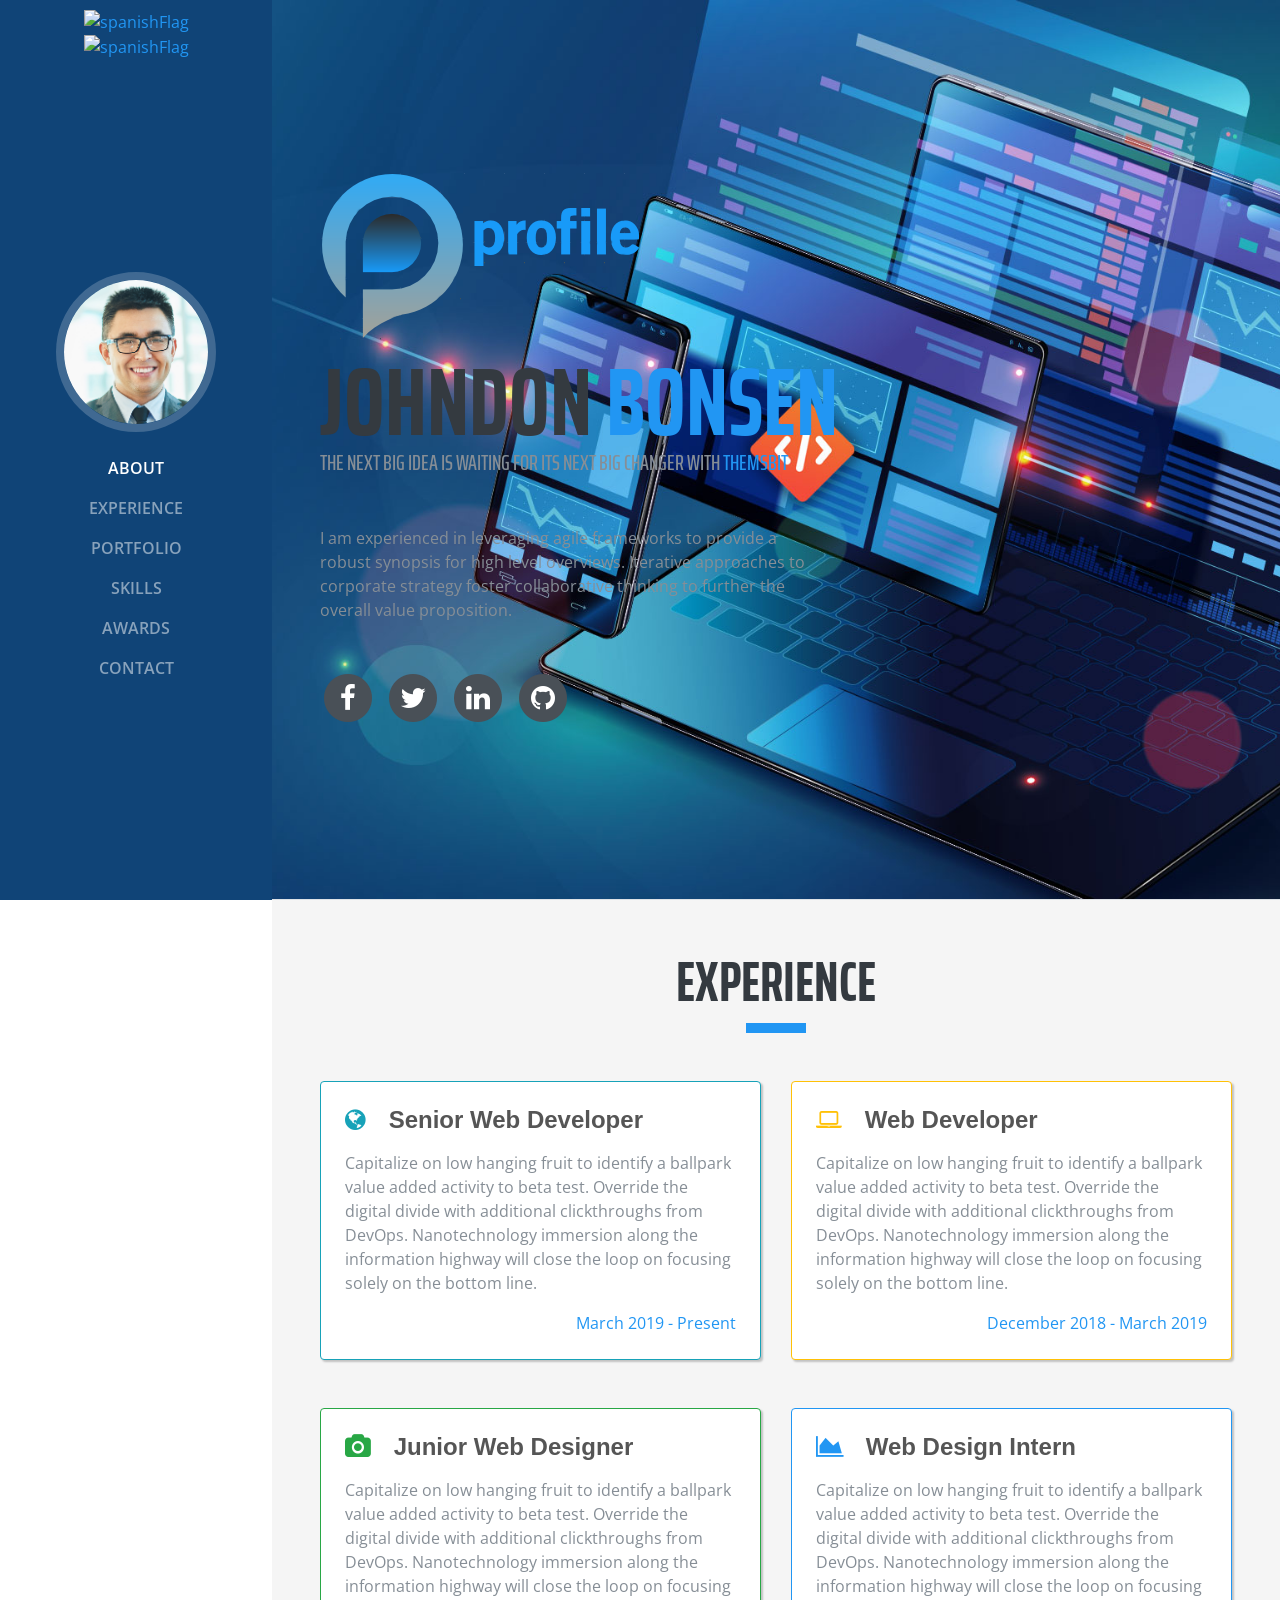
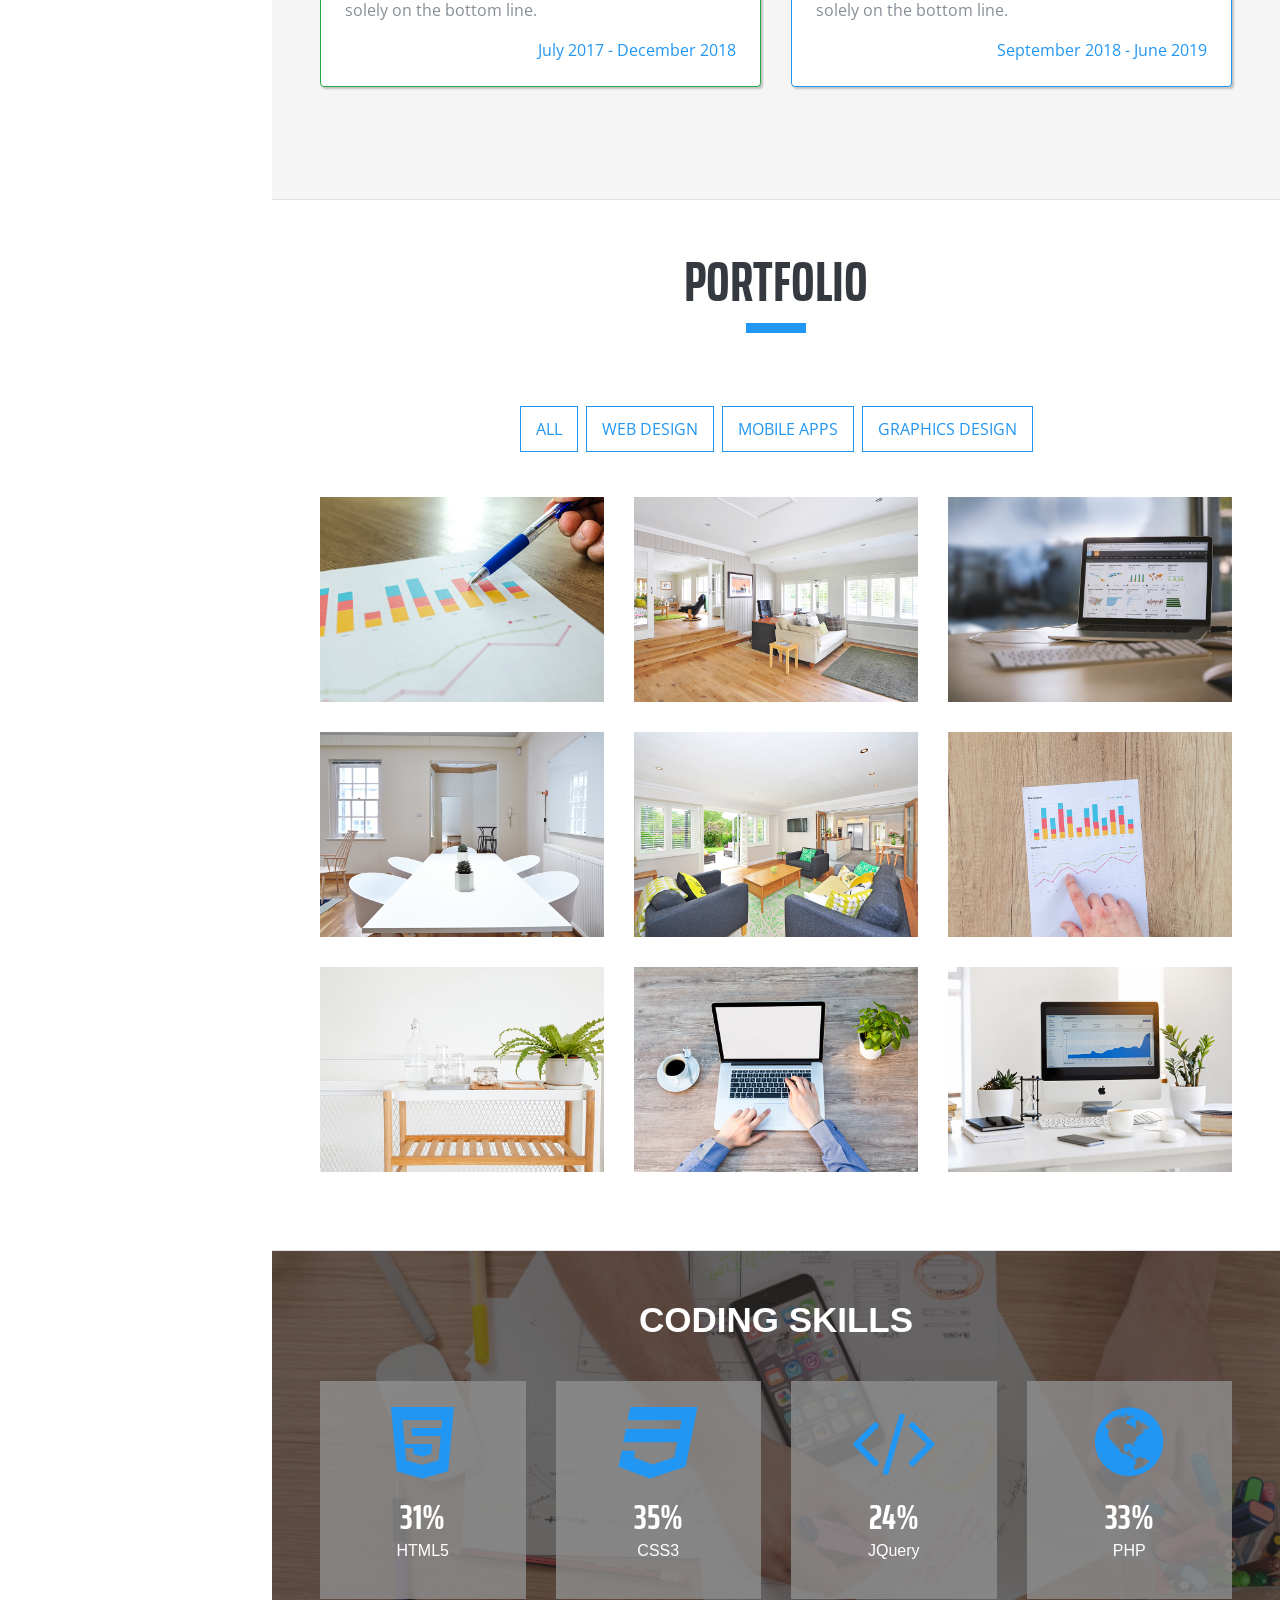
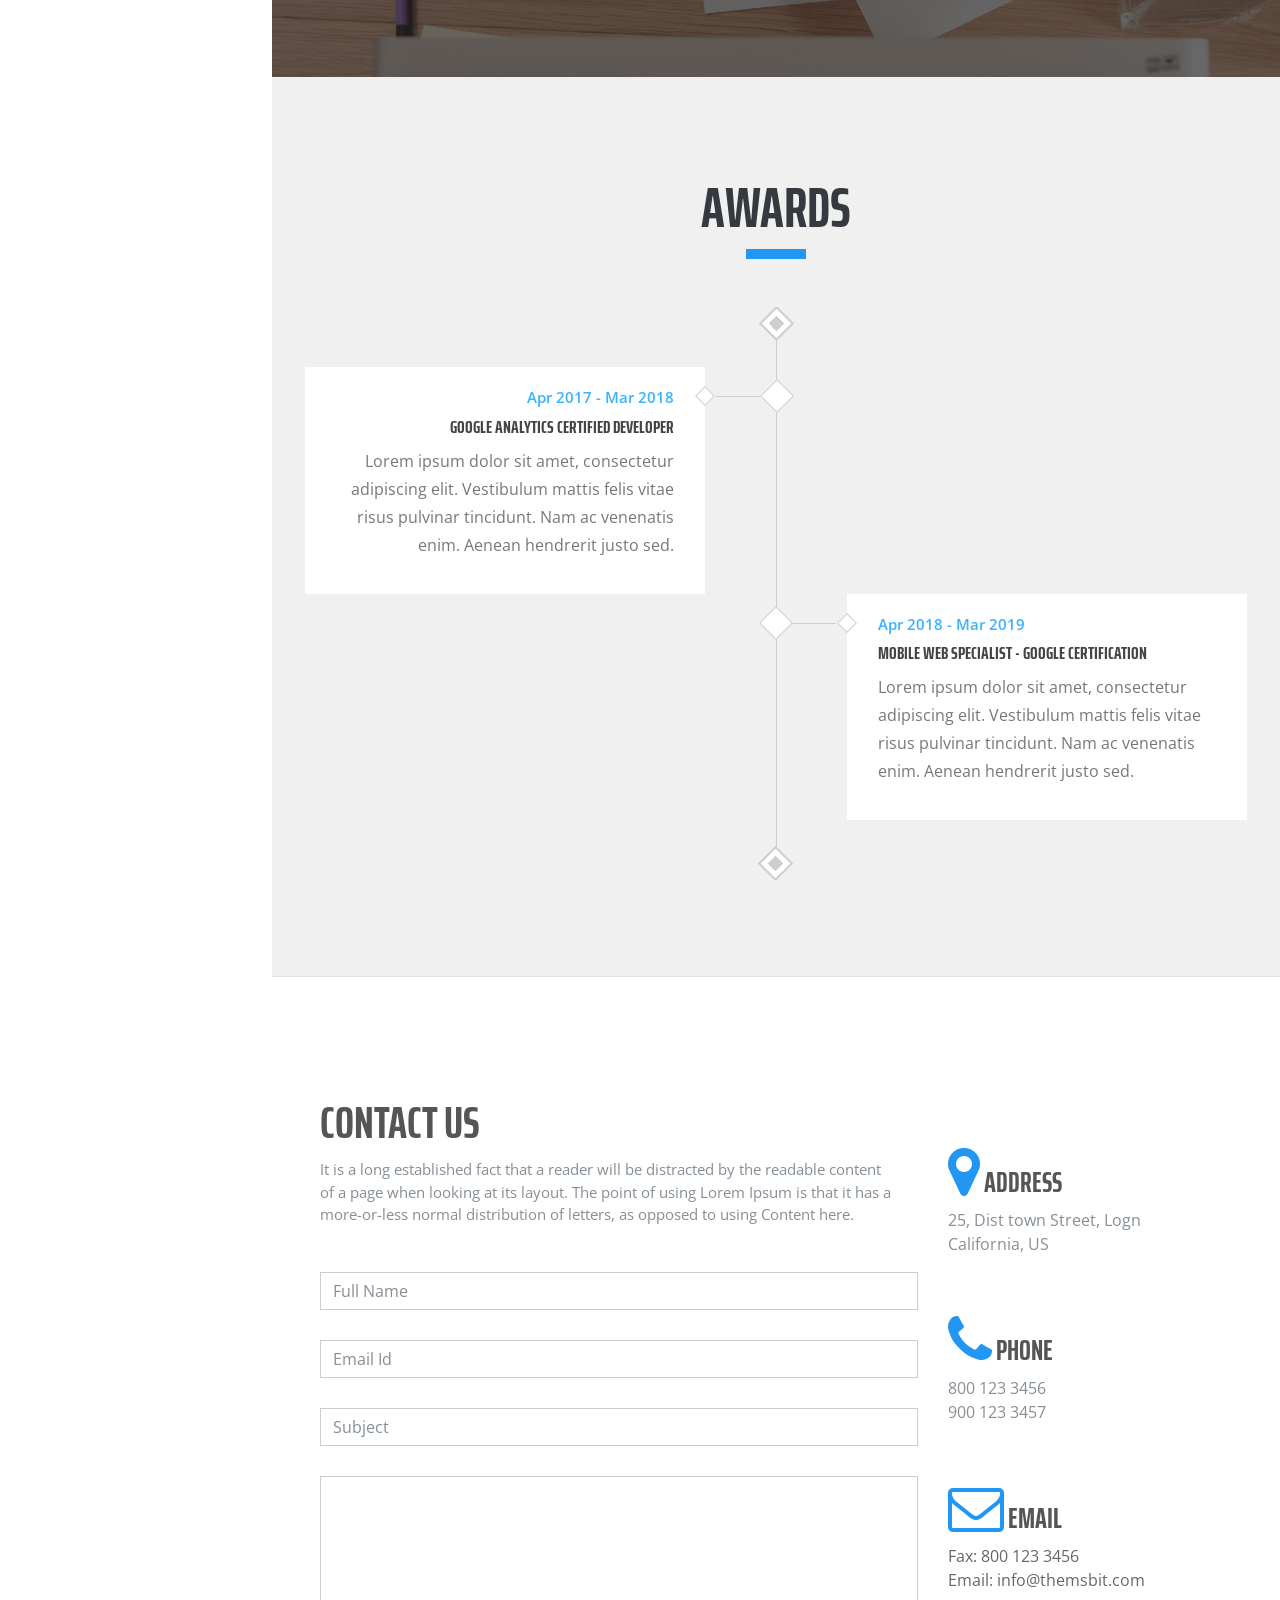
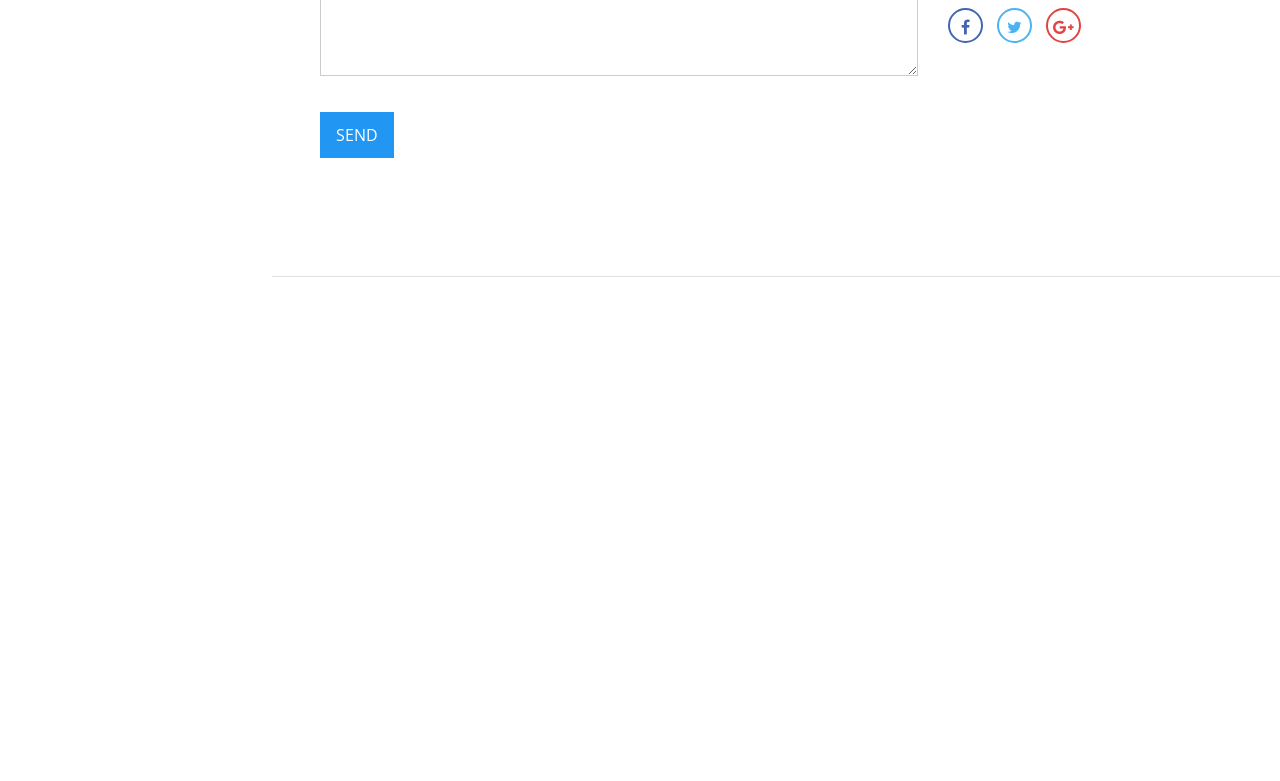
==== roberto-carlos/index.html @ 458ff8ca "second commit" ====
<!--
author: Boostraptheme
author URL: https://boostraptheme.com
License: Creative Commons Attribution 4.0 Unported
License URL: https://creativecommons.org/licenses/by/4.0/
-->

<!DOCTYPE html>
<html lang="en">

<head>
    <meta charset="utf-8">
    <meta name="viewport" content="width=device-width, initial-scale=1, shrink-to-fit=no">
    <meta name="description" content="">
    <meta name="author" content="">

    <link rel="shortcut icon" href="img/favicon.ico">
    <title>Portfolio</title>

    <!-- Global stylesheets -->
    <link href="css/bootstrap/bootstrap.min.css" rel="stylesheet">
    <link href="https://fonts.googleapis.com/css?family=Saira+Extra+Condensed:100,200,300,400,500,600,700,800,900" rel="stylesheet">
    <link href="https://fonts.googleapis.com/css?family=Open+Sans:300,300i,400,400i,600,600i,700,700i,800,800i" rel="stylesheet">
    <link href="font-awesome/css/font-awesome.min.css" rel="stylesheet">
    <link href="css/devicons/css/devicons.min.css" rel="stylesheet">
    <link href="css/simple-line-icons/css/simple-line-icons.css" rel="stylesheet">
    <link href="css/style.css" rel="stylesheet">
</head>

<body id="page-top">
    <nav class="navbar navbar-expand-lg navbar-dark bg-primary fixed-top" id="sideNav">
     
      <a class="language-toggle" href=""><img src="https://img.icons8.com/office/30/000000/spain.png" alt="spanishFlag"></img></a>
      <a class="language-toggle" href=""><img src="https://img.icons8.com/office/30/000000/usa.png" alt="spanishFlag"></img></a>
      <a class="navbar-brand js-scroll-trigger" href="#page-top">
        <span class="d-block d-lg-none  mx-0 px-0"><img src="img/logo-white.png" alt="" class="img-fluid"></span>
        <span class="d-none d-lg-block">
          <img class="img-fluid img-profile rounded-circle mx-auto mb-2" src="img/profile.jpg" alt="">
        </span>
      </a>
        <button class="navbar-toggler" type="button" data-toggle="collapse" data-target="#navbarSupportedContent" aria-controls="navbarSupportedContent" aria-expanded="false" aria-label="Toggle navigation">
            <span class="navbar-toggler-icon"></span>
        </button>
        <div class="collapse navbar-collapse" id="navbarSupportedContent">
            <ul class="navbar-nav">
                <li class="nav-item">
                    <a class="nav-link js-scroll-trigger" href="#about">About</a>
                </li>
                <li class="nav-item">
                    <a class="nav-link js-scroll-trigger" href="#experience">Experience</a>
                </li>
                <li class="nav-item">
                    <a class="nav-link js-scroll-trigger" href="#portfolio">Portfolio</a>
                </li>
                <li class="nav-item">
                    <a class="nav-link js-scroll-trigger" href="#skills">Skills</a>
                </li>
                <li class="nav-item">
                    <a class="nav-link js-scroll-trigger" href="#awards">Awards</a>
                </li>
                <li class="nav-item">
                    <a class="nav-link js-scroll-trigger" href="#contact">Contact</a>
                </li>
            </ul>
        </div>
    </nav>

    <div class="container-fluid p-0">

    <!--====================================================
                        ABOUT
    ======================================================-->
      <section class="resume-section p-3 p-lg-5 d-flex d-column" id="about">
          <div class="my-auto" >
              <img src="img/logo-s.png" class="img-fluid mb-3" alt="">
              <h1 class="mb-0">Johndon
                <span class="text-primary">Bonsen</span>
              </h1>
              <div class="subheading mb-5">THE NEXT BIG IDEA IS WAITING FOR ITS NEXT BIG CHANGER WITH 
                  <a href="#">THEMSBIT</a>
              </div>
              <p class="mb-5" style="max-width: 500px;" >I am experienced in leveraging agile frameworks to provide a robust synopsis for high level overviews. Iterative approaches to corporate strategy foster collaborative thinking to further the overall value proposition.</p>
              <ul class="list-inline list-social-icons mb-0">
                  <li class="list-inline-item">
                      <a href="#">
                  <span class="fa-stack fa-lg">
                    <i class="fa fa-circle fa-stack-2x"></i>
                    <i class="fa fa-facebook fa-stack-1x fa-inverse"></i>
                  </span>
                </a>
                  </li>
                  <li class="list-inline-item">
                      <a href="#">
                  <span class="fa-stack fa-lg">
                    <i class="fa fa-circle fa-stack-2x"></i>
                    <i class="fa fa-twitter fa-stack-1x fa-inverse"></i>
                  </span>
                </a>
                  </li>
                  <li class="list-inline-item">
                      <a href="#">
                  <span class="fa-stack fa-lg">
                    <i class="fa fa-circle fa-stack-2x"></i>
                    <i class="fa fa-linkedin fa-stack-1x fa-inverse"></i>
                  </span>
                </a>
                  </li>
                  <li class="list-inline-item">
                      <a href="#">
                  <span class="fa-stack fa-lg">
                    <i class="fa fa-circle fa-stack-2x"></i>
                    <i class="fa fa-github fa-stack-1x fa-inverse"></i>
                  </span>
                </a>
                  </li>
              </ul>
          </div>
      </section>

    <!--====================================================
                        EXPERIENCE
    ======================================================-->      
      <section class="resume-section p-3 p-lg-5 " id="experience">
          <div class="row my-auto">
              <div class="col-12">
                <h2 class="  text-center">Experience</h2>
                <div class="mb-5 heading-border"></div>
              </div>
              <div class="resume-item col-md-6 col-sm-12 " > 
                <div class="card mx-0 p-4 mb-5" style="border-color: #17a2b8; box-shadow: 2px 2px 2px rgba(0, 0, 0, 0.21);">
                  <div class=" resume-content mr-auto">
                      <h4 class="mb-3"><i class="fa fa-globe mr-3 text-info"></i> Senior Web Developer</h4>
                      <p>Capitalize on low hanging fruit to identify a ballpark value added activity to beta test. Override the digital divide with additional clickthroughs from DevOps. Nanotechnology immersion along the information highway will close the loop on focusing solely on the bottom line.</p>
                  </div>
                  <div class="resume-date text-md-right">
                      <span class="text-primary">March 2019 - Present</span>
                  </div>
                </div>  
              </div>
              <div class="resume-item col-md-6 col-sm-12">
                <div class="card mx-0 p-4 mb-5" style="border-color: #ffc107; box-shadow: 2px 2px 2px rgba(0, 0, 0, 0.21);">
                  <div class="resume-content mr-auto">
                      <h4 class="mb-3"><i class="fa fa-laptop mr-3 text-warning"></i>  Web Developer</h4>
                      <p>Capitalize on low hanging fruit to identify a ballpark value added activity to beta test. Override the digital divide with additional clickthroughs from DevOps. Nanotechnology immersion along the information highway will close the loop on focusing solely on the bottom line.</p>
                  </div>
                  <div class="resume-date text-md-right">
                      <span class="text-primary">December 2018 - March 2019</span>
                  </div>
                </div>  
              </div>
              <div class="resume-item col-md-6 col-sm-12">
                <div class="card mx-0 p-4 mb-5" style="border-color: #28a745; box-shadow: 2px 2px 2px rgba(0, 0, 0, 0.21);">
                  <div class="resume-content mr-auto">
                      <h4 class="mb-3"><i class="fa fa-camera mr-3 text-success"></i> Junior Web Designer</h4>
                      <p>Capitalize on low hanging fruit to identify a ballpark value added activity to beta test. Override the digital divide with additional clickthroughs from DevOps. Nanotechnology immersion along the information highway will close the loop on focusing solely on the bottom line.</p>
                  </div>
                  <div class="resume-date text-md-right">
                      <span class="text-primary">July 2017 - December 2018</span>
                  </div>
                </div>  
              </div>
              <div class="resume-item col-md-6 col-sm-12">
                <div class="card mx-0 p-4 mb-5" style="border-color: #2196f3; box-shadow: 2px 2px 2px rgba(0, 0, 0, 0.21);">
                  <div class="resume-content mr-auto">
                      <h4 class="mb-3"><i class="fa fa-area-chart mr-3 text-primary"></i> Web Design Intern</h4>
                      <p>Capitalize on low hanging fruit to identify a ballpark value added activity to beta test. Override the digital divide with additional clickthroughs from DevOps. Nanotechnology immersion along the information highway will close the loop on focusing solely on the bottom line.</p>
                  </div>
                  <div class="resume-date text-md-right">
                      <span class="text-primary">September 2018 - June 2019</span>
                  </div>
                </div>  
              </div>
          </div>
      </section>

    <!--====================================================
                        PORTFOLIO
    ======================================================-->      
      <section class="resume-section p-3 p-lg-5 d-flex flex-column" id="portfolio"> 
          <div class="row my-auto">
              <div class="col-12">
                <h2 class="  text-center">Portfolio</h2>
                <div class="mb-5 heading-border"></div>
              </div>
              <div class="col-md-12">
                <div class="port-head-cont">
                  <button class="btn btn-general btn-green filter-b" data-filter="all">All</button>
                  <button class="btn btn-general btn-green filter-b" data-filter="consulting">Web Design</button>
                  <button class="btn btn-general btn-green filter-b" data-filter="finance">Mobile Apps</button>
                  <button class="btn btn-general btn-green filter-b" data-filter="marketing">Graphics Design</button> 
                </div>
              </div>
          </div>
          <div class="row my-auto">
              <div class="col-sm-4 portfolio-item filter finance">
                  <a class="portfolio-link" href="#portfolioModal4" data-toggle="modal">
                      <div class="caption-port">
                          <div class="caption-port-content">
                              <i class="fa fa-search-plus fa-3x"></i>
                          </div>
                      </div>
                      <img class="img-fluid" src="img/portfolio/p-4.jpg" alt="">
                  </a>
              </div>
              <div class="col-sm-4 portfolio-item filter marketing">
                  <a class="portfolio-link" href="#portfolioModal5" data-toggle="modal">
                      <div class="caption-port">
                          <div class="caption-port-content">
                              <i class="fa fa-search-plus fa-3x"></i>
                          </div>
                      </div>
                      <img class="img-fluid" src="img/portfolio/p-5.jpg" alt="">
                  </a>
              </div>
              <div class="col-sm-4 portfolio-item filter consulting">
                  <a class="portfolio-link" href="#portfolioModal6" data-toggle="modal">
                      <div class="caption-port">
                          <div class="caption-port-content">
                              <i class="fa fa-search-plus fa-3x"></i>
                          </div>
                      </div>
                      <img class="img-fluid" src="img/portfolio/p-6.jpg" alt="">
                  </a>
              </div>              
              <div class="col-sm-4 portfolio-item filter consulting">
                  <a class="portfolio-link" href="#portfolioModal7" data-toggle="modal">
                      <div class="caption-port">
                          <div class="caption-port-content">
                              <i class="fa fa-search-plus fa-3x"></i>
                          </div>
                      </div>
                      <img class="img-fluid" src="img/portfolio/p-7.jpg" alt="">
                  </a>
              </div>
              <div class="col-sm-4 portfolio-item filter consulting">
                  <a class="portfolio-link" href="#portfolioModal8" data-toggle="modal">
                      <div class="caption-port">
                          <div class="caption-port-content">
                              <i class="fa fa-search-plus fa-3x"></i>
                          </div>
                      </div>
                      <img class="img-fluid" src="img/portfolio/p-8.jpg" alt="">
                  </a>
              </div>
              <div class="col-sm-4 portfolio-item filter finance">
                  <a class="portfolio-link" href="#portfolioModal9" data-toggle="modal">
                      <div class="caption-port">
                          <div class="caption-port-content">
                              <i class="fa fa-search-plus fa-3x"></i>
                          </div>
                      </div>
                      <img class="img-fluid" src="img/portfolio/p-9.jpg" alt="">
                  </a>
              </div>              
              <div class="col-sm-4 portfolio-item filter marketing">
                  <a class="portfolio-link" href="#portfolioModal1" data-toggle="modal">
                      <div class="caption-port">
                          <div class="caption-port-content">
                              <i class="fa fa-search-plus fa-3x"></i>
                          </div>
                      </div>
                      <img class="img-fluid" src="img/portfolio/p-1.jpg" alt="">
                  </a>
              </div>
              <div class="col-sm-4 portfolio-item filter marketing">
                  <a class="portfolio-link" href="#portfolioModal2" data-toggle="modal">
                      <div class="caption-port">
                          <div class="caption-port-content">
                              <i class="fa fa-search-plus fa-3x"></i>
                          </div>
                      </div>
                      <img class="img-fluid" src="img/portfolio/p-2.jpg" alt="">
                  </a>
              </div>
              <div class="col-sm-4 portfolio-item filter finance">
                  <a class="portfolio-link" href="#portfolioModal3" data-toggle="modal">
                      <div class="caption-port">
                          <div class="caption-port-content">
                              <i class="fa fa-search-plus fa-3x"></i>
                          </div>
                      </div>
                      <img class="img-fluid" src="img/portfolio/p-3.jpg" alt="">
                  </a>
              </div> 
          </div>
      </section>

    <!--====================================================
                        SKILLS
    ======================================================-->       
      <section class=" d-flex flex-column" id="skills">
         <div class="p-lg-5 p-3 skill-cover">
          <h3 class="text-center text-white">Coding Skills</h3>
          <div class="row text-center my-auto "> 
              <div class="col-md-3 col-sm-6">
                  <div class="skill-item">
                      <i class="fa fa-html5 fa-5x"></i>
                      <h2><span class="counter"> 84 </span><span>%</span></h2>
                      <p>HTML5</p>
                  </div>
              </div>
              <div class="col-md-3 col-sm-6">
                  <div class="skill-item">
                      <i class="fa fa-css3 fa-5x"></i>
                      <h2><span class="counter"> 95 </span><span>%</span></h2>
                      <p>CSS3</p>
                  </div>
              </div>
              <div class="col-md-3 col-sm-6">
                  <div class="skill-item">
                      <i class="fa fa-code fa-5x"></i>
                      <h2><span class="counter"> 65 </span><span>%</span></h2>
                      <p>JQuery</p>
                  </div>
              </div>
              <div class="col-md-3 col-sm-6">
                  <div class="skill-item">
                      <i class="fa fa-globe fa-5x"></i>
                      <h2><span class="counter"> 89 </span><span>%</span></h2>
                      <p>PHP</p>
                  </div>
              </div>
          </div>
         </div> 
      </section>

    <!--====================================================
                           AWARDS
    ======================================================-->       
      <section class="resume-section p-3 p-lg-5 d-flex flex-column" id="awards">
          <div class="row my-auto">
              <div class="col-12">
                <h2 class="  text-center">Awards</h2>
                <div class="mb-5 heading-border"></div>
              </div> 
              <div class="main-award" id="award-box">
                  <div class="award">
                      <div class="award-icon"></div>
                      <div class="award-content">
                          <span class="date">Apr 2017 - Mar 2018</span>
                          <h5 class="title">Google Analytics Certified Developer</h5>
                          <p class="description">
                              Lorem ipsum dolor sit amet, consectetur adipiscing elit. Vestibulum mattis felis vitae risus pulvinar tincidunt. Nam ac venenatis enim. Aenean hendrerit justo sed.
                          </p>
                      </div>
                  </div>
                  <div class="award">
                      <div class="award-icon"></div>
                      <div class="award-content">
                          <span class="date">Apr 2018 - Mar 2019</span>
                          <h5 class="title">Mobile Web Specialist - Google Certification</h5>
                          <p class="description">
                              Lorem ipsum dolor sit amet, consectetur adipiscing elit. Vestibulum mattis felis vitae risus pulvinar tincidunt. Nam ac venenatis enim. Aenean hendrerit justo sed.
                          </p>
                      </div>
                  </div>
              </div>
          </div>
      </section> 

    <!--====================================================
                          CONTACT
    ======================================================-->       
      <section class="resume-section p-3 p-lg-5 d-flex flex-column">
          <div class="row my-auto" id="contact"> 
            <div class="col-md-8">
              <div class="contact-cont">
                <h3>CONTACT Us</h3>
                <div class="heading-border-light"></div>
                <p>It is a long established fact that a reader will be distracted by the readable content of a page when looking at its layout. The point of using Lorem Ipsum is that it has a more-or-less normal distribution of letters, as opposed to using Content here.</p>
              </div>   
              <div class="row con-form">
                <div class="col-md-12">
                  <input type="text" name="full-name" placeholder="Full Name" class="form-control">
                </div>
                <div class="col-md-12">
                  <input type="text" name="email" placeholder="Email Id" class="form-control">
                </div>
                <div class="col-md-12">
                  <input type="text" name="subject" placeholder="Subject" class="form-control">
                </div>
                <div class="col-md-12"><textarea name="" id=""></textarea></div>
                <div class="col-md-12 sub-but"><button class="btn btn-general btn-white" role="button">Send</button></div>
              </div>
            </div>
            <div class="col-md-4 col-sm-12 mt-5"> 
              <div class="contact-cont2"> 
                <div class="contact-add contact-box-desc">
                  <h3><i class="fa fa-map-marker cl-atlantis fa-2x"></i> Address</h3>
                  <p>25, Dist town Street, Logn <br>
                  California, US <br></p>
                </div>
                <div class="contact-phone contact-side-desc contact-box-desc">
                  <h3><i class="fa fa-phone cl-atlantis fa-2x"></i> Phone</h3>
                  <p>800 123 3456 <br>900 123 3457</p>
                </div>
                <div class="contact-mail contact-side-desc contact-box-desc">
                  <h3><i class="fa fa-envelope-o cl-atlantis fa-2x"></i> Email</h3>
                <address class="address-details-f"> 
                  Fax: 800 123 3456 <br>
                  Email: <a href="mailto:info@themsbit.com" class="">info@themsbit.com</a>
                </address>
                <ul class="list-inline social-icon-f top-data">
                  <li><a href="#" target="_empty"><i class="fa top-social fa-facebook" style="color: #4267b2; border-color:#4267b2;"></i></a></li>
                  <li><a href="#" target="_empty"><i class="fa top-social fa-twitter" style="color: #4AB3F4; border-color:#4AB3F4;"></i></a></li>
                  <li><a href="#" target="_empty"><i class="fa top-social fa-google-plus" style="color: #e24343; border-color:#e24343;"></i></a></li> 
                </ul>
                </div>
              </div>
            </div> 
          </div>
      </section>

      <section class=" d-flex flex-column" id="maps">
        <div id="map">
          <div class="map-responsive">
             <iframe src="https://www.google.com/maps/embed?pb=!1m10!1m8!1m3!1d6030.418742494061!2d-111.34563870463673!3d26.01036670629853!3m2!1i1024!2i768!4f13.1!5e0!3m2!1ses-419!2smx!4v1471908546569" width="600" height="450" frameborder="0" style="border:0" allowfullscreen></iframe>
          </div>
        </div>
      </section>


    </div>

<!--====================================================
                    PORTFOLIO MODALS
======================================================-->
    <div class="portfolio-modal modal fade" id="portfolioModal1" tabindex="-1" role="dialog" aria-hidden="true" >
      <div class="modal-dialog" role="document">
          <div class="modal-content">
              <div class="close-modal" data-dismiss="modal">
                  <div class="lr">
                      <div class="rl"></div>
                  </div>
              </div>
              <div class="container">
                  <div class="row">
                          <div class="modal-body">
                              <div class="title-bar">
                                <div class="col-md-12">
                                  <h2 class="text-center">Our Project</h2>
                                  <div class="heading-border"></div>
                                </div>
                              </div>
                              <div class="row">
                                <div class="col-md-6">
                                  <img class="img-fluid img-centered" src="img/portfolio/p-1.jpg" alt="">
                                </div>
                                <div class="col-md-6">
                                  <p>Our new Project every processes had become fragmented; meaning quality and service were inconsistent. This lack of standardization was adversely impacting operating costs, productivity and customer satisfaction. For several years now Payfast has worked strategically with innovations as a means of developing new solutions, products and services. In line with this vision, Success was approached to find new payments solutions to offer Payfast customers on their website, including open invoice and partial payments options.</p>
                                  <ul class="list-inline item-details">
                                      <li>Client:
                                          <strong>
                                            <a href="#">Techs Soft</a>
                                          </strong>
                                      </li>
                                      <li>Date:
                                          <strong>
                                            <a href="#">April 2018</a>
                                          </strong>
                                      </li>
                                      <li>Service:
                                          <strong>
                                            <a href="#">Web Development</a>
                                          </strong>
                                      </li>
                                  </ul>
                                  <button class="btn btn-general btn-white" type="button" data-dismiss="modal">
                                      <i class="fa fa-times"></i> Close
                                  </button>
                              </div>
                            </div>
                          </div>
                  </div>
              </div>
          </div>
      </div>
    </div>
    <div class="portfolio-modal modal fade" id="portfolioModal2" tabindex="-1" role="dialog" aria-hidden="true">
        <div class="modal-dialog" role="document">
            <div class="modal-content">
                <div class="close-modal" data-dismiss="modal">
                    <div class="lr">
                        <div class="rl"></div>
                    </div>
                </div>
                <div class="container">
                <div class="row">
                        <div class="modal-body">
                            <div class="title-bar">
                              <div class="col-md-12">
                                <h2 class="text-center">Our Project</h2>
                                <div class="heading-border"></div>
                              </div>
                            </div>
                            <div class="row">
                              <div class="col-md-6">
                                <img class="img-fluid img-centered" src="img/portfolio/p-2.jpg" alt="">
                              </div>
                              <div class="col-md-6">
                                <p>Our new Project every processes had become fragmented; meaning quality and service were inconsistent. This lack of standardization was adversely impacting operating costs, productivity and customer satisfaction. For several years now Payfast has worked strategically with innovations as a means of developing new solutions, products and services. In line with this vision, Success was approached to find new payments solutions to offer Payfast customers on their website, including open invoice and partial payments options.</p>
                                <ul class="list-inline item-details">
                                    <li>Client:
                                        <strong>
                                          <a href="#">Techs Soft</a>
                                        </strong>
                                    </li>
                                    <li>Date:
                                        <strong>
                                          <a href="#">April 2018</a>
                                        </strong>
                                    </li>
                                    <li>Service:
                                        <strong>
                                          <a href="#">Web Development</a>
                                        </strong>
                                    </li>
                                </ul>
                                <button class="btn btn-general btn-white" type="button" data-dismiss="modal">
                                    <i class="fa fa-times"></i> Close
                                </button>
                            </div>
                          </div>
                        </div>
                </div>
            </div>
            </div>
        </div>
    </div>
    <div class="portfolio-modal modal fade" id="portfolioModal3" tabindex="-1" role="dialog" aria-hidden="true">
        <div class="modal-dialog" role="document">
            <div class="modal-content">
                <div class="close-modal" data-dismiss="modal">
                    <div class="lr">
                        <div class="rl"></div>
                    </div>
                </div>
                <div class="container">
                <div class="row">
                        <div class="modal-body">
                            <div class="title-bar">
                              <div class="col-md-12">
                                <h2 class="text-center">Our Project</h2>
                                <div class="heading-border"></div>
                              </div>
                            </div>
                            <div class="row">
                              <div class="col-md-6">
                                <img class="img-fluid img-centered" src="img/portfolio/p-3.jpg" alt="">
                              </div>
                              <div class="col-md-6">
                                <p>Our new Project every processes had become fragmented; meaning quality and service were inconsistent. This lack of standardization was adversely impacting operating costs, productivity and customer satisfaction. For several years now Payfast has worked strategically with innovations as a means of developing new solutions, products and services. In line with this vision, Success was approached to find new payments solutions to offer Payfast customers on their website, including open invoice and partial payments options.</p>
                                <ul class="list-inline item-details">
                                    <li>Client:
                                        <strong>
                                          <a href="#">Techs Soft</a>
                                        </strong>
                                    </li>
                                    <li>Date:
                                        <strong>
                                          <a href="#">April 2018</a>
                                        </strong>
                                    </li>
                                    <li>Service:
                                        <strong>
                                          <a href="#">Web Development</a>
                                        </strong>
                                    </li>
                                </ul>
                                <button class="btn btn-general btn-white" type="button" data-dismiss="modal">
                                    <i class="fa fa-times"></i> Close
                                </button>
                              </div>
                          </div>
                        </div>
                </div>
            </div>
            </div>
        </div>
    </div>
    <div class="portfolio-modal modal fade" id="portfolioModal4" tabindex="-1" role="dialog" aria-hidden="true">
        <div class="modal-dialog" role="document">
            <div class="modal-content">
                <div class="close-modal" data-dismiss="modal">
                    <div class="lr">
                        <div class="rl"></div>
                    </div>
                </div>
                <div class="container">
                <div class="row">
                        <div class="modal-body">
                            <div class="title-bar">
                              <div class="col-md-12">
                                <h2 class="text-center">Our Project</h2>
                                <div class="heading-border"></div>
                              </div>
                            </div>
                            <div class="row">
                              <div class="col-md-6">
                                <img class="img-fluid img-centered" src="img/portfolio/p-4.jpg" alt="">
                              </div>
                              <div class="col-md-6">
                                <p>Our new Project every processes had become fragmented; meaning quality and service were inconsistent. This lack of standardization was adversely impacting operating costs, productivity and customer satisfaction. For several years now Payfast has worked strategically with innovations as a means of developing new solutions, products and services. In line with this vision, Success was approached to find new payments solutions to offer Payfast customers on their website, including open invoice and partial payments options.</p>
                                <ul class="list-inline item-details">
                                    <li>Client:
                                        <strong>
                                          <a href="#">Techs Soft</a>
                                        </strong>
                                    </li>
                                    <li>Date:
                                        <strong>
                                          <a href="#">April 2018</a>
                                        </strong>
                                    </li>
                                    <li>Service:
                                        <strong>
                                          <a href="#">Web Development</a>
                                        </strong>
                                    </li>
                                </ul>
                                <button class="btn btn-general btn-white" type="button" data-dismiss="modal">
                                    <i class="fa fa-times"></i> Close
                                </button>
                              </div>
                          </div>
                        </div>
                </div>
            </div>
            </div>
        </div>
    </div>
    <div class="portfolio-modal modal fade" id="portfolioModal5" tabindex="-1" role="dialog" aria-hidden="true">
        <div class="modal-dialog" role="document">
            <div class="modal-content">
                <div class="close-modal" data-dismiss="modal">
                    <div class="lr">
                        <div class="rl"></div>
                    </div>
                </div>
                <div class="container">
                <div class="row">
                        <div class="modal-body">
                            <div class="title-bar">
                              <div class="col-md-12">
                                <h2 class="text-center">Our Project</h2>
                                <div class="heading-border"></div>
                              </div>
                            </div>
                            <div class="row">
                              <div class="col-md-6">
                                <img class="img-fluid img-centered" src="img/portfolio/p-5.jpg" alt="">
                              </div>
                              <div class="col-md-6">
                                <p>Our new Project every processes had become fragmented; meaning quality and service were inconsistent. This lack of standardization was adversely impacting operating costs, productivity and customer satisfaction. For several years now Payfast has worked strategically with innovations as a means of developing new solutions, products and services. In line with this vision, Success was approached to find new payments solutions to offer Payfast customers on their website, including open invoice and partial payments options.</p>
                                <ul class="list-inline item-details">
                                    <li>Client:
                                        <strong>
                                          <a href="#">Techs Soft</a>
                                        </strong>
                                    </li>
                                    <li>Date:
                                        <strong>
                                          <a href="#">April 2018</a>
                                        </strong>
                                    </li>
                                    <li>Service:
                                        <strong>
                                          <a href="#">Web Development</a>
                                        </strong>
                                    </li>
                                </ul>
                                <button class="btn btn-general btn-white" type="button" data-dismiss="modal">
                                    <i class="fa fa-times"></i> Close
                                </button>
                            </div>
                          </div>
                        </div>
                </div>
            </div>
            </div>
        </div>
    </div>
    <div class="portfolio-modal modal fade" id="portfolioModal6" tabindex="-1" role="dialog" aria-hidden="true">
        <div class="modal-dialog" role="document">
            <div class="modal-content">
                <div class="close-modal" data-dismiss="modal">
                    <div class="lr">
                        <div class="rl"></div>
                    </div>
                </div>
                <div class="container">
                <div class="row">
                        <div class="modal-body">
                            <div class="title-bar">
                              <div class="col-md-12">
                                <h2 class="text-center">Our Project</h2>
                                <div class="heading-border"></div>
                              </div>
                            </div>
                            <div class="row">
                              <div class="col-md-6">
                                <img class="img-fluid img-centered" src="img/portfolio/p-6.jpg" alt="">
                              </div>
                              <div class="col-md-6">
                                <p>Our new Project every processes had become fragmented; meaning quality and service were inconsistent. This lack of standardization was adversely impacting operating costs, productivity and customer satisfaction. For several years now Payfast has worked strategically with innovations as a means of developing new solutions, products and services. In line with this vision, Success was approached to find new payments solutions to offer Payfast customers on their website, including open invoice and partial payments options.</p>
                                <ul class="list-inline item-details">
                                    <li>Client:
                                        <strong>
                                          <a href="#">Techs Soft</a>
                                        </strong>
                                    </li>
                                    <li>Date:
                                        <strong>
                                          <a href="#">April 2018</a>
                                        </strong>
                                    </li>
                                    <li>Service:
                                        <strong>
                                          <a href="#">Web Development</a>
                                        </strong>
                                    </li>
                                </ul>
                                <button class="btn btn-general btn-white" type="button" data-dismiss="modal">
                                    <i class="fa fa-times"></i> Close
                                </button>
                            </div>
                          </div>
                        </div>
                </div>
            </div>
            </div>
        </div>
    </div>    
    <div class="portfolio-modal modal fade" id="portfolioModal7" tabindex="-1" role="dialog" aria-hidden="true">
        <div class="modal-dialog" role="document">
            <div class="modal-content">
                <div class="close-modal" data-dismiss="modal">
                    <div class="lr">
                        <div class="rl"></div>
                    </div>
                </div>
                <div class="container">
                <div class="row">
                        <div class="modal-body">
                            <div class="title-bar">
                              <div class="col-md-12">
                                <h2 class="text-center">Our Project</h2>
                                <div class="heading-border"></div>
                              </div>
                            </div>
                            <div class="row">
                              <div class="col-md-6">
                                <img class="img-fluid img-centered" src="img/portfolio/p-7.jpg" alt="">
                              </div>
                              <div class="col-md-6">
                                <p>Our new Project every processes had become fragmented; meaning quality and service were inconsistent. This lack of standardization was adversely impacting operating costs, productivity and customer satisfaction. For several years now Payfast has worked strategically with innovations as a means of developing new solutions, products and services. In line with this vision, Success was approached to find new payments solutions to offer Payfast customers on their website, including open invoice and partial payments options.</p>
                                <ul class="list-inline item-details">
                                    <li>Client:
                                        <strong>
                                          <a href="#">Techs Soft</a>
                                        </strong>
                                    </li>
                                    <li>Date:
                                        <strong>
                                          <a href="#">April 2018</a>
                                        </strong>
                                    </li>
                                    <li>Service:
                                        <strong>
                                          <a href="#">Web Development</a>
                                        </strong>
                                    </li>
                                </ul>
                                <button class="btn btn-general btn-white" type="button" data-dismiss="modal">
                                    <i class="fa fa-times"></i> Close
                                </button>
                            </div>
                          </div>
                        </div>
                </div>
            </div>
            </div>
        </div>
    </div>
    <div class="portfolio-modal modal fade" id="portfolioModal8" tabindex="-1" role="dialog" aria-hidden="true">
        <div class="modal-dialog" role="document">
            <div class="modal-content">
                <div class="close-modal" data-dismiss="modal">
                    <div class="lr">
                        <div class="rl"></div>
                    </div>
                </div>
                <div class="container">
                <div class="row">
                        <div class="modal-body">
                            <div class="title-bar">
                              <div class="col-md-12">
                                <h2 class="text-center">Our Project</h2>
                                <div class="heading-border"></div>
                              </div>
                            </div>
                            <div class="row">
                              <div class="col-md-6">
                                <img class="img-fluid img-centered" src="img/portfolio/p-8.jpg" alt="">
                              </div>
                              <div class="col-md-6">
                                <p>Our new Project every processes had become fragmented; meaning quality and service were inconsistent. This lack of standardization was adversely impacting operating costs, productivity and customer satisfaction. For several years now Payfast has worked strategically with innovations as a means of developing new solutions, products and services. In line with this vision, Success was approached to find new payments solutions to offer Payfast customers on their website, including open invoice and partial payments options.</p>
                                <ul class="list-inline item-details">
                                    <li>Client:
                                        <strong>
                                          <a href="#">Techs Soft</a>
                                        </strong>
                                    </li>
                                    <li>Date:
                                        <strong>
                                          <a href="#">April 2018</a>
                                        </strong>
                                    </li>
                                    <li>Service:
                                        <strong>
                                          <a href="#">Web Development</a>
                                        </strong>
                                    </li>
                                </ul>
                                <button class="btn btn-general btn-white" type="button" data-dismiss="modal">
                                    <i class="fa fa-times"></i> Close
                                </button>
                            </div>
                          </div>
                        </div>
                </div>
            </div>
            </div>
        </div>
    </div>
    <div class="portfolio-modal modal fade" id="portfolioModal9" tabindex="-1" role="dialog" aria-hidden="true">
        <div class="modal-dialog" role="document">
            <div class="modal-content">
                <div class="close-modal" data-dismiss="modal">
                    <div class="lr">
                        <div class="rl"></div>
                    </div>
                </div>
                <div class="container">
                <div class="row">
                        <div class="modal-body">
                            <div class="title-bar">
                              <div class="col-md-12">
                                <h2 class="text-center">Our Project</h2>
                                <div class="heading-border"></div>
                              </div>
                            </div>
                            <div class="row">
                              <div class="col-md-6">
                                <img class="img-fluid img-centered" src="img/portfolio/p-9.jpg" alt="">
                              </div>
                              <div class="col-md-6">
                                <p>Our new Project every processes had become fragmented; meaning quality and service were inconsistent. This lack of standardization was adversely impacting operating costs, productivity and customer satisfaction. For several years now Payfast has worked strategically with innovations as a means of developing new solutions, products and services. In line with this vision, Success was approached to find new payments solutions to offer Payfast customers on their website, including open invoice and partial payments options.</p>
                                <ul class="list-inline item-details">
                                    <li>Client:
                                        <strong>
                                          <a href="#">Techs Soft</a>
                                        </strong>
                                    </li>
                                    <li>Date:
                                        <strong>
                                          <a href="#">April 2018</a>
                                        </strong>
                                    </li>
                                    <li>Service:
                                        <strong>
                                          <a href="#">Web Development</a>
                                        </strong>
                                    </li>
                                </ul>
                                <button class="btn btn-general btn-white" type="button" data-dismiss="modal">
                                    <i class="fa fa-times"></i> Close
                                </button>
                            </div>
                          </div>
                        </div>
                </div>
            </div>
            </div>
        </div>
    </div>    


    <!-- Global javascript -->
    <script src="js/jquery/jquery.min.js"></script>
    <script src="js/bootstrap/bootstrap.bundle.min.js"></script>
    <script src="js/jquery-easing/jquery.easing.min.js"></script>
    <script src="js/counter/jquery.waypoints.min.js"></script>
    <script src="js/counter/jquery.counterup.min.js"></script>
    <script src="js/custom.js"></script>
    <script>
        $(document).ready(function(){

        $(".filter-b").click(function(){
            var value = $(this).attr('data-filter');
            if(value == "all")
            { 
                $('.filter').show('1000');
            }
            else
            { 
                $(".filter").not('.'+value).hide('3000');
                $('.filter').filter('.'+value).show('3000');
            }
        });
        
        if ($(".filter-b").removeClass("active")) {
          $(this).removeClass("active");
        }
        $(this).addClass("active");
        });

        // SKILLS
        $(function () {
            $('.counter').counterUp({
                delay: 10,
                time: 2000
            });

        });
    </script> 
</body>

</html>
---- roberto-carlos/css/devicons/css/devicons.min.css ----
/*!
 *  Devicons 1.8.0 made by Theodore Vorillas / http://vorillaz.com 
 */
@font-face{font-family:devicons;src:url(../fonts/devicons.eot?xqxft6);src:url(../fonts/devicons.eot?#iefixxqxft6) format("embedded-opentype"),url(../fonts/devicons.woff?xqxft6) format("woff"),url(../fonts/devicons.ttf?xqxft6) format("truetype"),url(../fonts/devicons.svg?xqxft6#devicons) format("svg");font-weight:400;font-style:normal}.devicons{font-family:devicons;speak:none;font-style:normal;font-weight:400;font-variant:normal;text-transform:none;line-height:1;-webkit-font-smoothing:antialiased;-moz-osx-font-smoothing:grayscale}.devicons-git:before{content:"\e602"}.devicons-git_compare:before{content:"\e628"}.devicons-git_branch:before{content:"\e625"}.devicons-git_commit:before{content:"\e629"}.devicons-git_pull_request:before{content:"\e626"}.devicons-git_merge:before{content:"\e627"}.devicons-bitbucket:before{content:"\e603"}.devicons-github_alt:before{content:"\e608"}.devicons-github_badge:before{content:"\e609"}.devicons-github:before{content:"\e60a"}.devicons-github_full:before{content:"\e617"}.devicons-java:before{content:"\e638"}.devicons-ruby:before{content:"\e639"}.devicons-scala:before{content:"\e637"}.devicons-python:before{content:"\e63c"}.devicons-go:before{content:"\e624"}.devicons-ruby_on_rails:before{content:"\e63b"}.devicons-django:before{content:"\e61d"}.devicons-markdown:before{content:"\e63e"}.devicons-php:before{content:"\e63d"}.devicons-mysql:before{content:"\e604"}.devicons-streamline:before{content:"\e605"}.devicons-database:before{content:"\e606"}.devicons-laravel:before{content:"\e63f"}.devicons-javascript:before{content:"\e64e"}.devicons-angular:before{content:"\e653"}.devicons-backbone:before{content:"\e652"}.devicons-coffeescript:before{content:"\e651"}.devicons-jquery:before{content:"\e650"}.devicons-modernizr:before{content:"\e620"}.devicons-jquery_ui:before{content:"\e654"}.devicons-ember:before{content:"\e61b"}.devicons-dojo:before{content:"\e61c"}.devicons-nodejs:before{content:"\e619"}.devicons-nodejs_small:before{content:"\e618"}.devicons-javascript_shield:before{content:"\e64f"}.devicons-bootstrap:before{content:"\e647"}.devicons-sass:before{content:"\e64b"}.devicons-css3_full:before{content:"\e64a"}.devicons-css3:before{content:"\e649"}.devicons-html5:before{content:"\e636"}.devicons-html5_multimedia:before{content:"\e632"}.devicons-html5_device_access:before{content:"\e633"}.devicons-html5_3d_effects:before{content:"\e635"}.devicons-html5_connectivity:before{content:"\e634"}.devicons-ghost_small:before{content:"\e614"}.devicons-ghost:before{content:"\e61f"}.devicons-magento:before{content:"\e640"}.devicons-joomla:before{content:"\e641"}.devicons-jekyll_small:before{content:"\e60d"}.devicons-drupal:before{content:"\e642"}.devicons-wordpress:before{content:"\e60b"}.devicons-grunt:before{content:"\e64c"}.devicons-bower:before{content:"\e64d"}.devicons-npm:before{content:"\e61e"}.devicons-yahoo_small:before{content:"\e62b"}.devicons-yahoo:before{content:"\e615"}.devicons-bing_small:before{content:"\e600"}.devicons-windows:before{content:"\e60f"}.devicons-linux:before{content:"\e612"}.devicons-ubuntu:before{content:"\e63a"}.devicons-android:before{content:"\e60e"}.devicons-apple:before{content:"\e611"}.devicons-appstore:before{content:"\e613"}.devicons-phonegap:before{content:"\e630"}.devicons-blackberry:before{content:"\e623"}.devicons-stackoverflow:before{content:"\e610"}.devicons-techcrunch:before{content:"\e62c"}.devicons-codrops:before{content:"\e62f"}.devicons-css_tricks:before{content:"\e601"}.devicons-smashing_magazine:before{content:"\e62d"}.devicons-netmagazine:before{content:"\e62e"}.devicons-codepen:before{content:"\e616"}.devicons-cssdeck:before{content:"\e62a"}.devicons-hackernews:before{content:"\e61a"}.devicons-dropbox:before{content:"\e607"}.devicons-google_drive:before{content:"\e631"}.devicons-visualstudio:before{content:"\e60c"}.devicons-unity_small:before{content:"\e621"}.devicons-raspberry_pi:before{content:"\e622"}.devicons-chrome:before{content:"\e643"}.devicons-ie:before{content:"\e644"}.devicons-firefox:before{content:"\e645"}.devicons-opera:before{content:"\e646"}.devicons-safari:before{content:"\e648"}.devicons-swift:before{content:"\e655"}.devicons-symfony:before{content:"\e656"}.devicons-symfony_badge:before{content:"\e657"}.devicons-less:before{content:"\e658"}.devicons-stylus:before{content:"\e659"}.devicons-trello:before{content:"\e65a"}.devicons-atlassian:before{content:"\e65b"}.devicons-jira:before{content:"\e65c"}.devicons-envato:before{content:"\e65d"}.devicons-snap_svg:before{content:"\e65e"}.devicons-raphael:before{content:"\e65f"}.devicons-google_analytics:before{content:"\e660"}.devicons-compass:before{content:"\e661"}.devicons-onedrive:before{content:"\e662"}.devicons-gulp:before{content:"\e663"}.devicons-atom:before{content:"\e664"}.devicons-cisco:before{content:"\e665"}.devicons-nancy:before{content:"\e666"}.devicons-clojure:before{content:"\e668"}.devicons-clojure_alt:before{content:"\e66a"}.devicons-perl:before{content:"\e669"}.devicons-celluloid:before{content:"\e66b"}.devicons-w3c:before{content:"\e66c"}.devicons-redis:before{content:"\e66d"}.devicons-postgresql:before{content:"\e66e"}.devicons-webplatform:before{content:"\e66f"}.devicons-jenkins:before{content:"\e667"}.devicons-requirejs:before{content:"\e670"}.devicons-opensource:before{content:"\e671"}.devicons-typo3:before{content:"\e672"}.devicons-uikit:before{content:"\e673"}.devicons-doctrine:before{content:"\e674"}.devicons-groovy:before{content:"\e675"}.devicons-nginx:before{content:"\e676"}.devicons-haskell:before{content:"\e677"}.devicons-zend:before{content:"\e678"}.devicons-gnu:before{content:"\e679"}.devicons-yeoman:before{content:"\e67a"}.devicons-heroku:before{content:"\e67b"}.devicons-debian:before{content:"\e67d"}.devicons-travis:before{content:"\e67e"}.devicons-dotnet:before{content:"\e67f"}.devicons-codeigniter:before{content:"\e680"}.devicons-javascript_badge:before{content:"\e681"}.devicons-yii:before{content:"\e682"}.devicons-msql_server:before{content:"\e67c"}.devicons-composer:before{content:"\e683"}.devicons-krakenjs_badge:before{content:"\e684"}.devicons-krakenjs:before{content:"\e685"}.devicons-mozilla:before{content:"\e686"}.devicons-firebase:before{content:"\e687"}.devicons-sizzlejs:before{content:"\e688"}.devicons-creativecommons:before{content:"\e689"}.devicons-creativecommons_badge:before{content:"\e68a"}.devicons-mitlicence:before{content:"\e68b"}.devicons-senchatouch:before{content:"\e68c"}.devicons-bugsense:before{content:"\e68d"}.devicons-extjs:before{content:"\e68e"}.devicons-mootools_badge:before{content:"\e68f"}.devicons-mootools:before{content:"\e690"}.devicons-ruby_rough:before{content:"\e691"}.devicons-komodo:before{content:"\e692"}.devicons-coda:before{content:"\e693"}.devicons-bintray:before{content:"\e694"}.devicons-terminal:before{content:"\e695"}.devicons-code:before{content:"\e696"}.devicons-responsive:before{content:"\e697"}.devicons-dart:before{content:"\e698"}.devicons-aptana:before{content:"\e699"}.devicons-mailchimp:before{content:"\e69a"}.devicons-netbeans:before{content:"\e69b"}.devicons-dreamweaver:before{content:"\e69c"}.devicons-brackets:before{content:"\e69d"}.devicons-eclipse:before{content:"\e69e"}.devicons-cloud9:before{content:"\e69f"}.devicons-scrum:before{content:"\e6a0"}.devicons-prolog:before{content:"\e6a1"}.devicons-terminal_badge:before{content:"\e6a2"}.devicons-code_badge:before{content:"\e6a3"}.devicons-mongodb:before{content:"\e6a4"}.devicons-meteor:before{content:"\e6a5"}.devicons-meteorfull:before{content:"\e6a6"}.devicons-fsharp:before{content:"\e6a7"}.devicons-rust:before{content:"\e6a8"}.devicons-ionic:before{content:"\e6a9"}.devicons-sublime:before{content:"\e6aa"}.devicons-appcelerator:before{content:"\e6ab"}.devicons-asterisk:before{content:"\e6ac"}.devicons-aws:before{content:"\e6ad"}.devicons-digital-ocean:before{content:"\e6ae"}.devicons-dlang:before{content:"\e6af"}.devicons-docker:before{content:"\e6b0"}.devicons-erlang:before{content:"\e6b1"}.devicons-google-cloud-platform:before{content:"\e6b2"}.devicons-grails:before{content:"\e6b3"}.devicons-illustrator:before{content:"\e6b4"}.devicons-intellij:before{content:"\e6b5"}.devicons-materializecss:before{content:"\e6b6"}.devicons-openshift:before{content:"\e6b7"}.devicons-photoshop:before{content:"\e6b8"}.devicons-rackspace:before{content:"\e6b9"}.devicons-react:before{content:"\e6ba"}.devicons-redhat:before{content:"\e6bb"}.devicons-scriptcs:before{content:"\e6bc"}.devicons-sqllite:before{content:"\e6c4"}.devicons-vim:before{content:"\e6c5"}
---- roberto-carlos/css/style.css ----
/*GENERAL STYLE*/

body {
    font-family: 'Open Sans', serif;
    padding-top: 54px;
    color: #868e96;
}

@media (min-width: 992px) {
    body {
        padding-top: 0;
        padding-left: 17rem;
    }
}

h1,
h2,
h3,
h4,
h5,
h6 {
    font-family: 'Saira Extra Condensed', serif;
    font-weight: 700;
    text-transform: uppercase;
    color: #343a40;
}

h1 {
    font-size: 6rem;
    line-height: 5.5rem;
}

h2 {
    font-size: 3.5rem;
}

a {
    color: #2196f3;
}

a:hover,
a:focus,
a:active {
    color: #0f72c1;
}

.subheading {
    text-transform: uppercase;
    font-weight: 500;
    font-family: 'Saira Extra Condensed', serif;
    font-size: 1.35rem;
}

/*==================================================
                  SOCIAL-ICON
====================================================*/
  .list-social-icons a {
      color: #495057;
  }

  .list-social-icons a:hover {
      color: #2196f3;
  }

  .list-social-icons a .fa-lg {
      font-size: 1.75rem;
  }

  .list-icons {
      font-size: 3rem;
  }

  .list-icons .list-inline-item i:hover {
      color: #2196f3;
  }

/*==================================================
                    NAV-BAR
====================================================*/
  #sideNav .navbar-nav .nav-item .nav-link {
      font-weight: 600;
      text-transform: uppercase;
  }

  @media (min-width: 992px) {
      #sideNav {
          text-align: center;
          position: fixed;
          top: 0;
          left: 0;
          display: flex;
          flex-direction: column;
          width: 17rem;
          height: 100vh;
      }
      #sideNav .navbar-brand {
          display: flex;
          margin: auto auto 0;
          padding: 0.5rem;
      }
      #sideNav .navbar-brand .img-profile {
          max-width: 10rem;
          max-height: 10rem;
          border: 0.5rem solid rgba(255, 255, 255, 0.2);
      }
      #sideNav .navbar-collapse {
          display: flex;
          align-items: flex-start;
          flex-grow: 0;
          width: 100%;
          margin-bottom: auto;
      }
      #sideNav .navbar-collapse .navbar-nav {
          flex-direction: column;
          width: 100%;
      }
      #sideNav .navbar-collapse .navbar-nav .nav-item {
          display: block;
      }
      #sideNav .navbar-collapse .navbar-nav .nav-item .nav-link {
          display: block;
      }
  }

/*==================================================
                  BUTTON (Generic)
====================================================*/

.btn-general {
    background-color: transparent;
    text-align: center;
    border-width: 1px;
    border-radius: 0px;
    font-size: 16px;
    padding: 10px 15px;
    font-weight: 400;
    text-transform: uppercase;
}

.btn-white {
    border-color: #2196f3;
    background-color: #2196f3;
    color: #fff;
}

.btn-white:hover,
.btn-white:focus {
    background-color: transparent;
    color: #2196f3;
    cursor: pointer;
}

.btn-green {
    border-color: #2196f3;
    color: #2196f3;
}

.btn-green:hover,
.btn-green:focus {
    background-color: #2196f3;
    color: #fff;
    cursor: pointer;
}

/*==================================================
                  SECTION (Generic)
====================================================*/
  .heading-border {
      width: 60px;
      height: 10px;
      background-color: #2196f3;
      margin: 0 auto 20px auto;
  }

  section.resume-section {
      border-bottom: 1px solid #dee2e6;
      padding-top: 5rem !important;
      padding-bottom: 5rem !important;
  }

  section.resume-section .resume-item .resume-date {
      min-width: none;
  }

  @media (min-width: 768px) {
      section.resume-section {
          min-height: 100vh;
      }
      section.resume-section .resume-item .resume-date {
          min-width: 18rem;
      }
  }

  @media (min-width: 992px) {
      section.resume-section {
          padding-top: 3rem !important;
          padding-bottom: 3rem !important;
      }
  }

  .bg-primary {
      background-color: #104477 !important;
  }

  .text-primary {
      color: #2196f3 !important;
  }

/*==================================================
                      ABOUT
====================================================*/
  #about {
      background-image: url(../img/frontend_webdeveloper.jpg); 
      background-size: cover;
      background-position: center center;
      background-repeat: no-repeat;
  }

  #about h1 {
    /*font-size: 100%;*/
  }

/*==================================================
                    EXPERIENCE
====================================================*/  
  #experience {
    background: #f5f5f5;
  }

  #experience .card h4{
    font-family: 'Roboto Condensed', sans-serif;
    text-transform: none;
    color:#555;
  }

/*====================================================
                   PORTFOLIO
======================================================*/

#portfolio{
    padding:100px 0;
} 

.port-head-cont{
    margin:20px auto 40px auto;
    text-align: center;
}

.port-head-cont button{
    margin:5px 2px;
}

#portfolio .portfolio-item {
    right: 0;
    margin: 0 0 15px;
}

#portfolio .portfolio-item .portfolio-link {
    position: relative;
    display: block;
    max-width: 400px;
    margin: 0 auto;
    cursor: pointer;
}

#portfolio .portfolio-item .portfolio-link .caption-port {
    position: absolute;
    width: 100%;
    height: 100%;
    -webkit-transition: all ease 0.5s;
    -moz-transition: all ease 0.5s;
    transition: all ease 0.5s;
    opacity: 0;
    background: rgba(54, 160, 245, 0.73);
}

#portfolio .portfolio-item .portfolio-link .caption-port:hover {
    opacity: 1;
}

#portfolio .portfolio-item .portfolio-link .caption-port .caption-port-content {
    font-size: 20px;
    position: absolute;
    top: 50%;
    width: 100%;
    height: 20px;
    margin-top: -12px;
    text-align: center;
    color: white;
}

#portfolio .portfolio-item .portfolio-link .caption-port .caption-port-content i {
    margin-top: -12px;
}

#portfolio .portfolio-item .portfolio-link .caption-port .caption-port-content h3,
#portfolio .portfolio-item .portfolio-link .caption-port .caption-port-content h4 {
    margin: 0;
}

#portfolio * {
    z-index: 2;
}

@media (min-width: 767px) {
    #portfolio .portfolio-item {
        margin: 0 0 30px;
    }
}

.portfolio-modal .modal-dialog {
    max-width: 100%;
    min-height: 100%;
    margin: 0;
    padding: 0;
    text-align: left;
    border: none;
    border-radius: 0;
    background-clip: border-box;
    -webkit-box-shadow: none;
    box-shadow: none;
}

.portfolio-modal .title-bar {
    padding: 0 0 50px 0;
}

.portfolio-modal .title-bar h1{
    visibility: initial;
    animation-name: initial;
}

.portfolio-modal .modal-dialog .modal-content {
    padding: 10px 0 100px 0;
    border: 0;
    border-radius: 0;
} 

.portfolio-modal .modal-dialog .modal-content img {
    margin-bottom: 30px;
}

.portfolio-modal .modal-dialog .modal-content .item-details {
    margin: 30px 0;
}
 
.portfolio-modal .close-modal {
    position: absolute;
    top: 25px;
    right: 25px;
    width: 75px;
    height: 75px;
    cursor: pointer;
    background-color: transparent;
}

.portfolio-modal .close-modal:hover {
    opacity: 0.3;
}

.portfolio-modal .close-modal .lr {
    /* Safari and Chrome */
    z-index: 1051;
    width: 1px;
    height: 75px;
    margin-left: 35px;
    /* IE 9 */
    -webkit-transform: rotate(45deg);
    -ms-transform: rotate(45deg);
    transform: rotate(45deg);
    background-color: #2C3E50;
}

.portfolio-modal .close-modal .lr .rl {
    /* Safari and Chrome */
    z-index: 1052;
    width: 1px;
    height: 75px;
    /* IE 9 */
    -webkit-transform: rotate(90deg);
    -ms-transform: rotate(90deg);
    transform: rotate(90deg);
    background-color: #2C3E50;
}

.portfolio-modal .modal-backdrop {
    display: none;
    opacity: 0;
}

@media (max-width: 850px){
    .portfolio-modal .close-modal{
        display: none;
    }
}  

/*====================================================
                      SKILLS
======================================================*/

#skills {
    background-image: url("../img/bg-stats.jpg");
    background-size: cover;
    background-position: center center;
    background-repeat: no-repeat;
}

.skill-cover {
    background-color: rgba(31, 31, 31, 0.68); 
}

.skill-cover h3{
  font-family: "hind", sans-serif;
  font-size: 35px;
  margin-bottom: 40px;
}

.skill-item {
    padding: 20px 0;
    margin-bottom: 30px;
    background: rgba(144, 144, 144, 0.78);
}

.skill-item i {
    color: #2196f3;
}

.skill-item h2 {
    color: #fff;
    font-size: "hind", sans-serif;
    font-size: 35px;
    font-weight: 700;
    margin-top: 15px;
    margin-bottom: 1px;
}

.skill-item p {
    color: #fff;
    font-family: "hind", sans-serif;
    /*text-transform: uppercase;*/
    font-weight: 300;
    margin-top: 0;
}

/*====================================================
                      AWARD
======================================================*/
 
#awards {
    background: #f0f0f0;
}

#award-box {
    overflow: hidden;
    position: relative;
    padding: 60px 0;
}

#award-box:before {
    content: "";
    width: 1px;
    height: 100%;
    background: #cfcdcd;
    position: absolute;
    top: 0;
    left: 50%;
}

#award-box .award {
    width: 50%;
    clear: both;
    position: relative;
}

#award-box .award:before,
#award-box .award:after {
    content: "";
    display: block;
    clear: both;
}

#award-box .award:first-child:before,
#award-box .award:last-child:before {
    content: "";
    width: 11px;
    height: 11px;
    background: #cfcdcd;
    box-sizing: content-box;
    border: 5px solid #fff;
    box-shadow: 0 0 0 2px #cfcdcd;
    position: absolute;
    top: -54px;
    right: -11px;
    transform: rotate(45deg);
}

#award-box .award:last-child:before {
    top: auto;
    bottom: -54px;
}

#award-box .award:last-child:nth-child(even):before {
    right: auto;
    left: -11px;
}

#award-box .award-icon {
    width: 24px;
    height: 24px;
    background: #fff;
    border: 1px solid #cfcdcd;
    position: absolute;
    top: 17px;
    right: -13px;
    z-index: 1;
    transform: rotate(45deg);
}

#award-box .award-icon:before {
    content: "";
    display: block;
    width: 15px;
    height: 15px;
    background: #fff;
    position: absolute;
    top: 50%;
    left: 50%;
    transform: translate(-50%, -50%);
    transition: background-color 0.2s ease 0s;
}

#award-box .award:hover .award-icon:before {
    background: #39b3ff;
}

#award-box .award-content {
    width: 85%;
    padding: 18px 30px;
    background: #fff;
    text-align: right;
    float: left;
    border: 1px solid transparent;
    position: relative;
    transition: all 0.3s ease 0s;
}

#award-box .award:hover .award-content {
    border: 1px solid #cfcdcd;
}

#award-box .award-content:before {
    content: "";
    display: block;
    width: 14px;
    height: 14px;
    background: #fff;
    border: 1px solid #cfcdcd;
    position: absolute;
    top: 21px;
    right: -7.3px;
    transform: rotate(45deg);
    transition: all 0.2s ease 0s;
}

#award-box .award:hover .award-content:before {
    background: #39b3ff;
    border-color: #39b3ff;
}

#award-box .award-content:after {
    content: "";
    width: 11%;
    height: 1px;
    background: #cfcdcd;
    position: absolute;
    top: 28px;
    right: -14%;
}

#award-box .date {
    display: block;
    font-size: 15px;
    font-weight: 600;
    color: #39b3ff;
    margin: 0 0 8px;
    transition: all 0.3s ease 0s;
}

#award-box .award:hover .date {
    color: #444;
}

#award-box .title {
    font-size: 18px;
    color: #444;
    margin-top: 0;
    transition: all 0.3s ease 0s;
}

#award-box .award:hover .title {
    color: #39b3ff;
}

#award-box .description {
    font-size: 16px;
    color: #777;
    line-height: 28px;
    margin-top: 8px;
}

#award-box .award:nth-child(2n),
#award-box .award:nth-child(2n) .award-content {
    float: right;
    text-align: left;
}

#award-box .award:nth-child(2n) .award-icon {
    right: 0;
    left: -12px;
}

#award-box .award:nth-child(2n) .award-content:before {
    left: -7.3px;
}

#award-box .award:nth-child(2n) .award-content:after {
    left: -14%;
}
 
@media only screen and (max-width: 767px) {
    #award-box {
        padding-left: 20px;
    }
    #award-box:before {
        left: 20px;
    }
    #award-box .award {
        width: 100%;
    }
    #award-box .award,
    #award-box .award-content {
        float: right;
        padding:5px;
        text-align: left;
    }
    #award-box .award:first-child:before,
    #award-box .award:last-child:nth-child(odd):before {
        right: auto;
        left: -11px;
    }
    #award-box .award-icon {
        right: 0;
        left: -12px;
    }
    #award-box .award-content:before {
        left: -7.3px;
    }
    #award-box .award-content:after {
        left: -14%;
    }
}

/*====================================================
                   CONTACT
======================================================*/

#contact{
  padding: 50px 0;
}

#contact .contact-cont h3{
  color:#555;
  font-size: 45px;
}

#contact .contact-cont p{
  padding-right: 20px;
  font-size: 15px;
}

#contact .contact-cont2 address,
#contact .contact-cont2 address a{
  color:#666;
}
 
.con-form input {
    border-color: #ccc;
    border-radius: 0;
    color: #717171;
    margin-top: 30px; 
}

.con-form textarea {
    width: 100%; 
    height: 200px;
    margin:30px 0;
    border-color: #ccc;
    border-radius: 0;
    color: #717171;
}

.contact-side-desc{
    padding-top: 40px;
} 

.contact-box-desc h3{
  color:#555;
}

.contact-box-desc h3 i{
  color: #2196f3;
}

.social-icon-f li{
  display: inline-block;
}

.social-icon-f li i{
  height: 35px;
  width:35px;
  line-height: 35px;
  border:2px solid #2196f3;
  text-align: center;
  margin-right: 10px;
  border-radius: 50%;
}  

@media(max-width: 767px){
    #contact-p2 .con-form input{
        margin-bottom: 30px;
    }
    .con-form textarea {
        width: 100%; 
        height: 200px;
        margin:10px 0 30px 0;
        border-color: #ccc;
        border-radius: 0;
        color: #717171;
    }

    .contact-box-desc{
        text-align: center;
    }

    #contact .social-icon-f{
        text-align: center;
    }
}

@media (max-width: 575px){
    #contact .social-icon-f{
            text-align: center;
    }    
}

@media (max-width: 420px){
    #contact .social-icon-f{
            text-align: center;
    }    
}
 
.map-responsive{
    overflow:hidden;
    padding-bottom:50%;
    position:relative;
    height:0;
}

.map-responsive iframe{
    left:0;
    top:0;
    height:100%;
    width:100%;
    position:absolute;
}
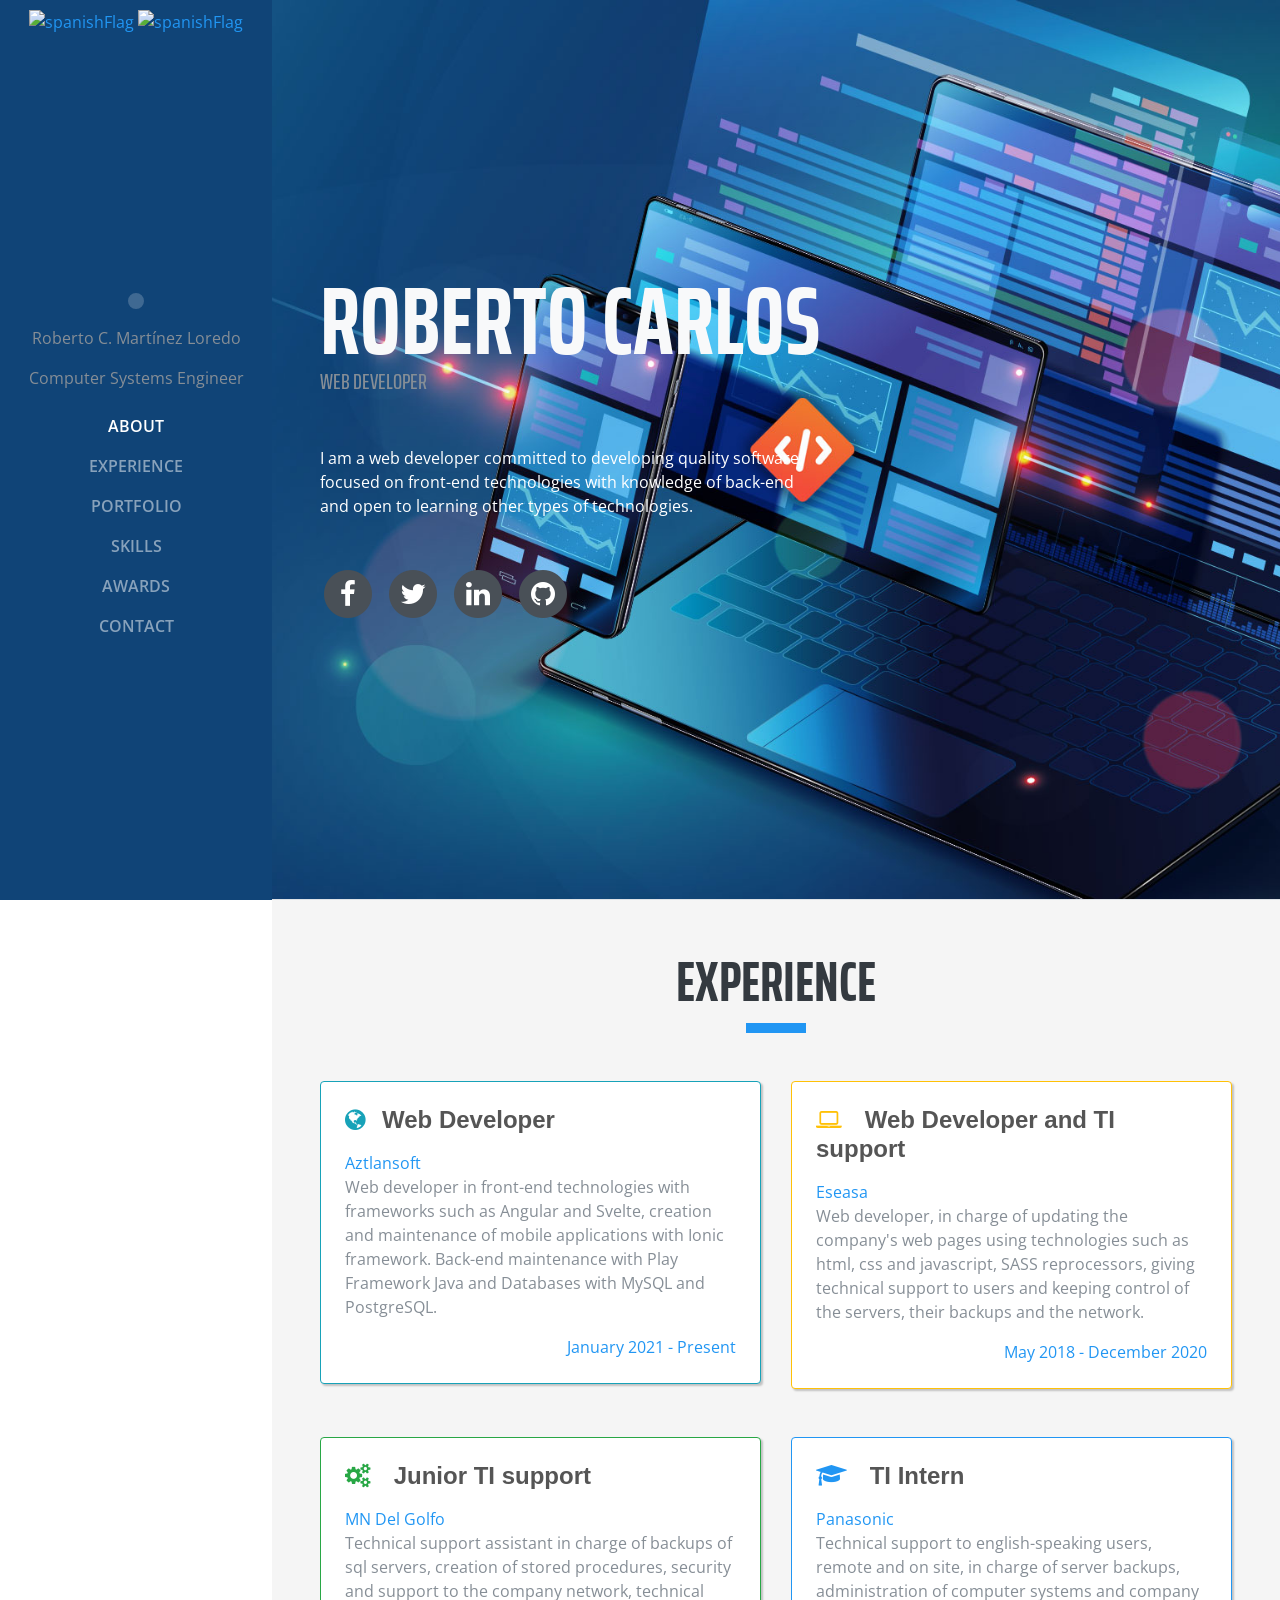
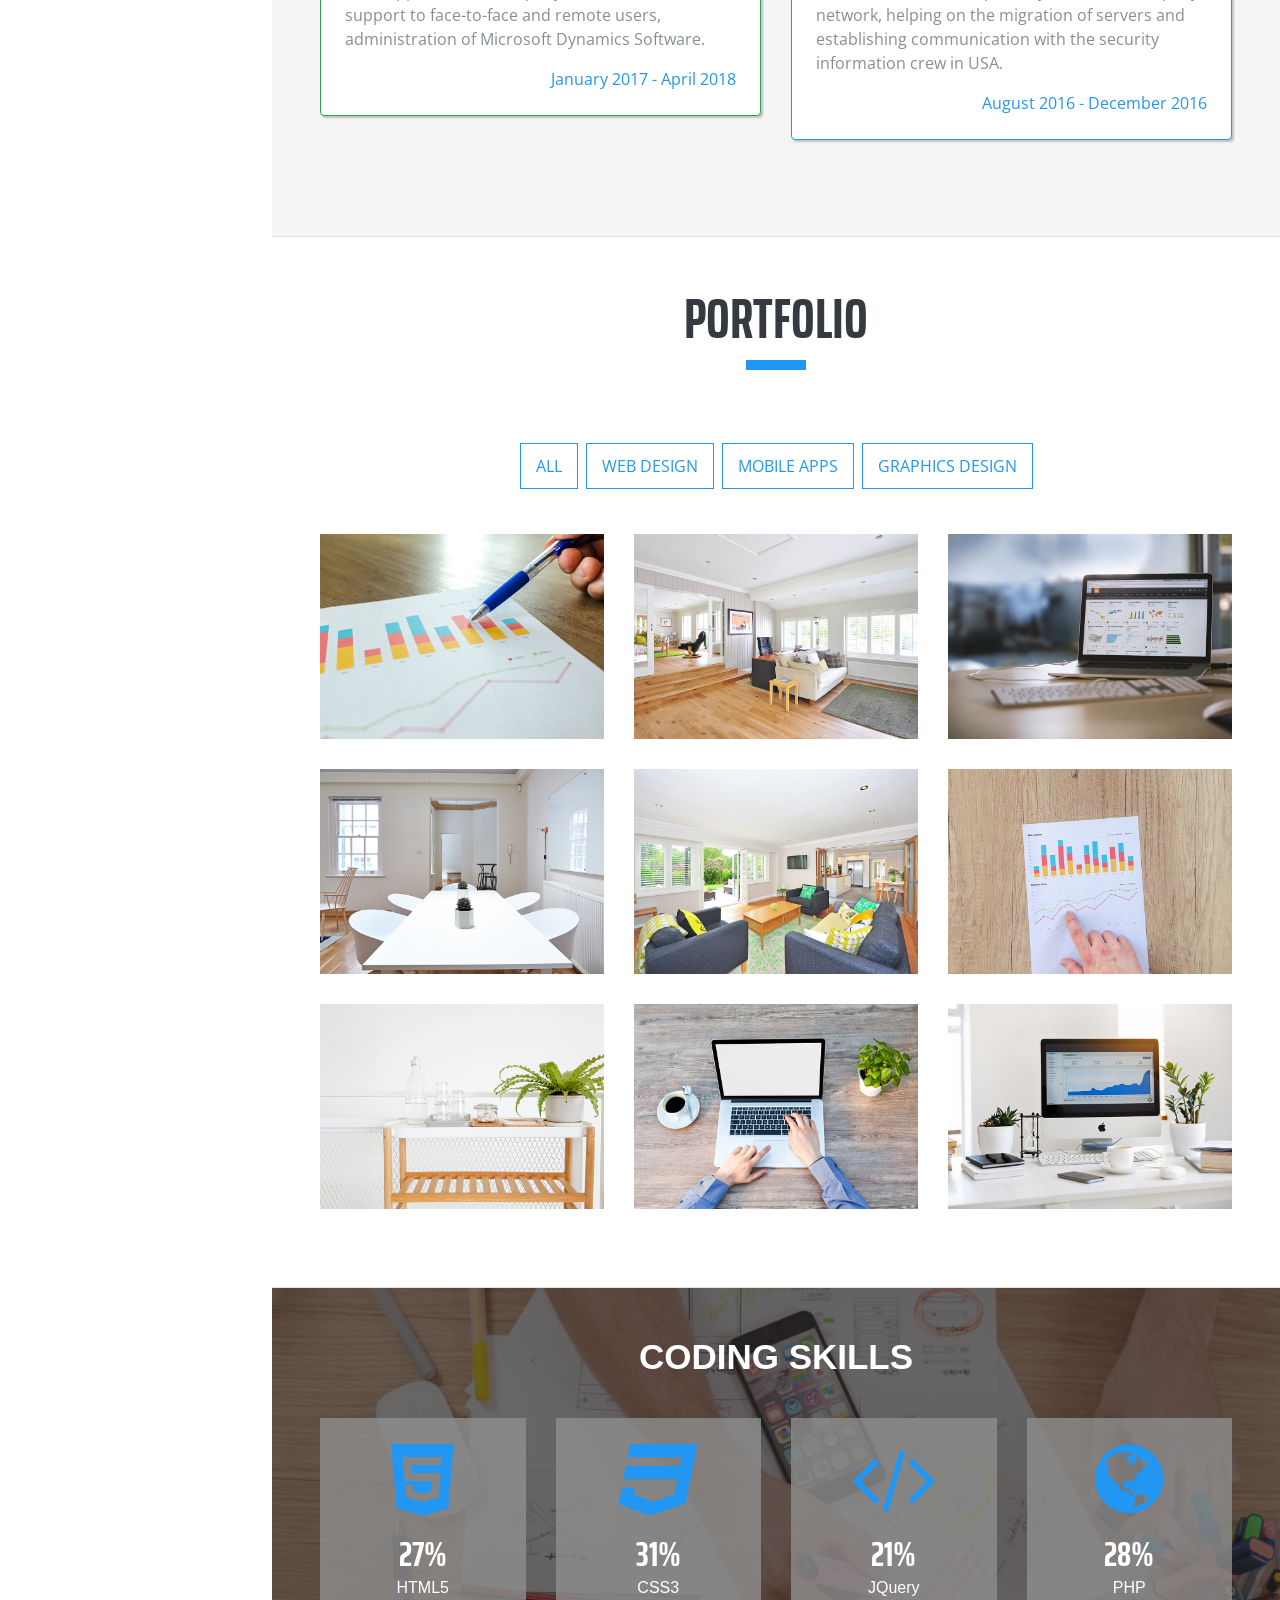
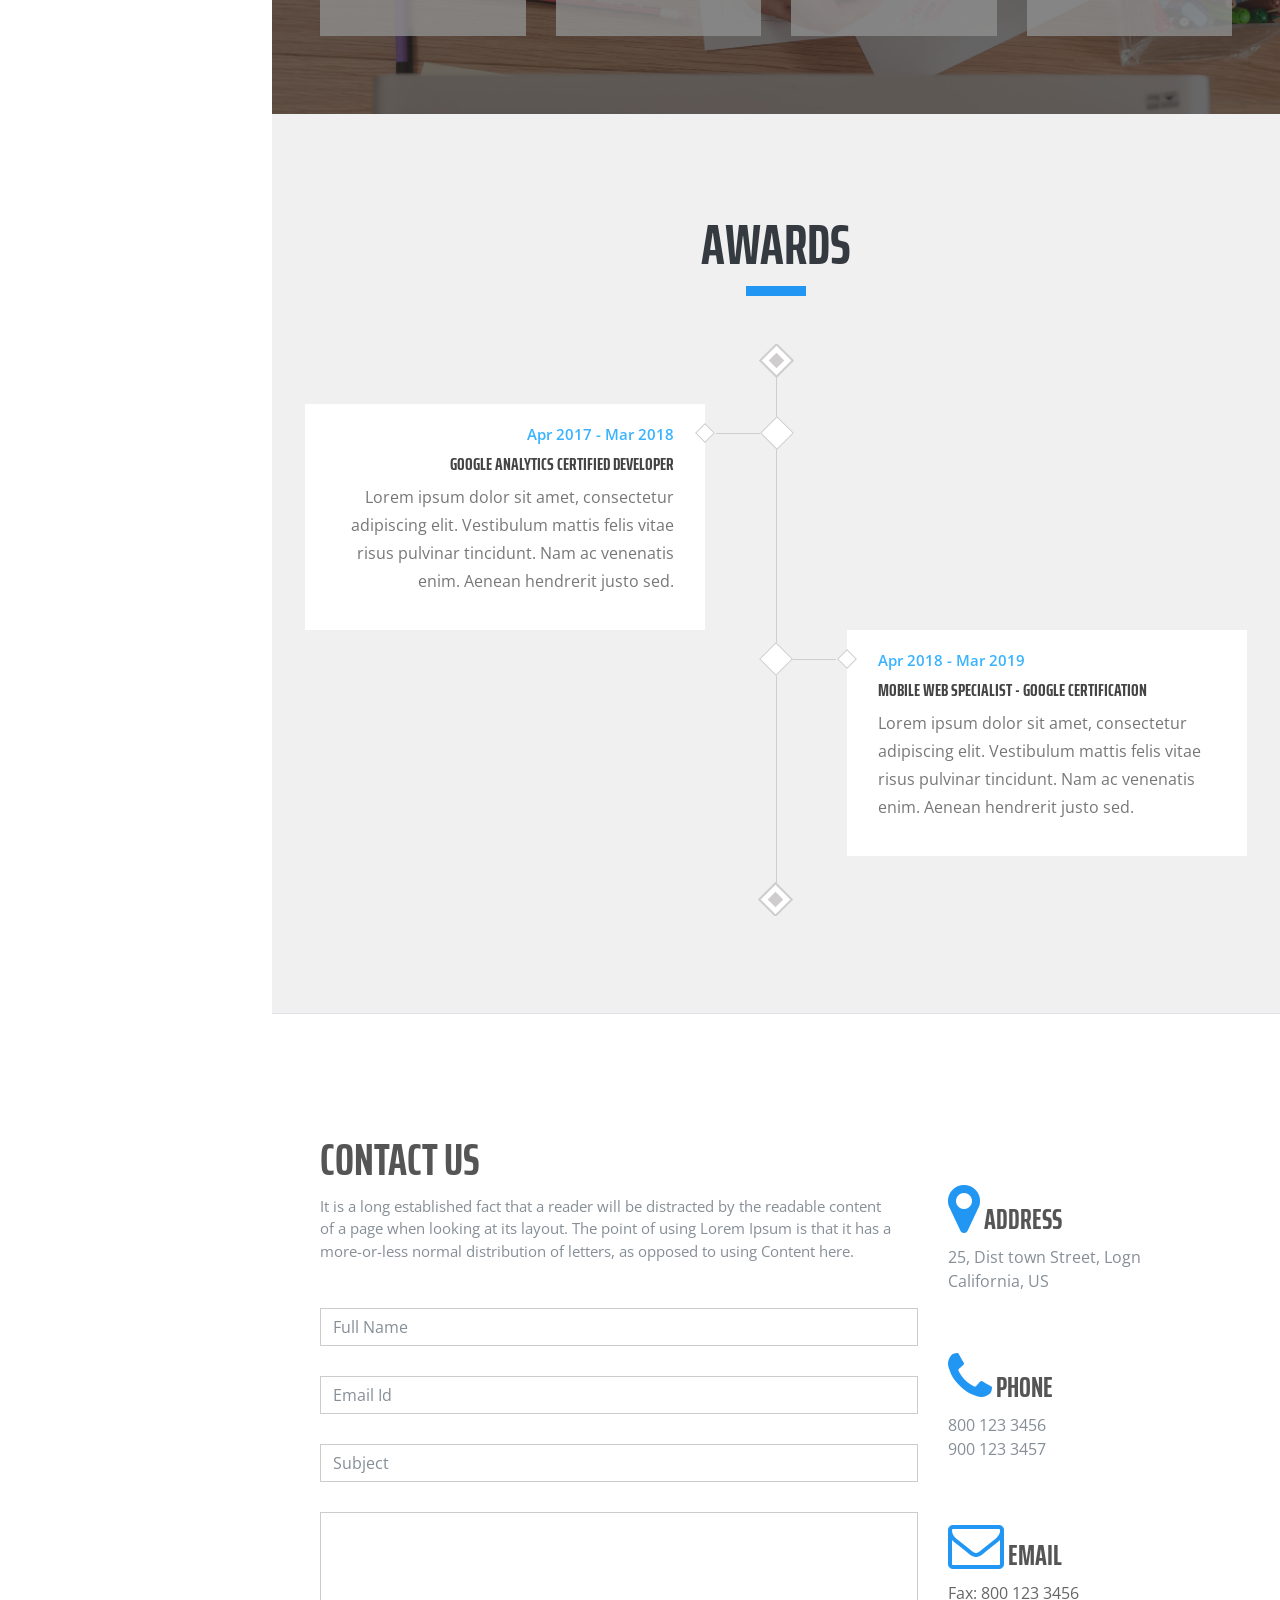
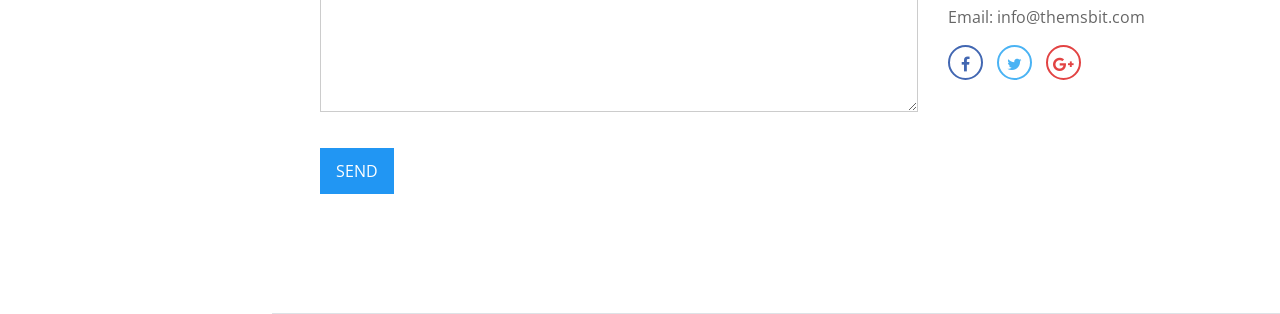
==== commit d5b228ae: "third commit" ====
--- a/roberto-carlos/index.html
+++ b/roberto-carlos/index.html
@@ -29,15 +29,18 @@
 
 <body id="page-top">
     <nav class="navbar navbar-expand-lg navbar-dark bg-primary fixed-top" id="sideNav">
-     
+     <div class="flags-container">
       <a class="language-toggle" href=""><img src="https://img.icons8.com/office/30/000000/spain.png" alt="spanishFlag"></img></a>
       <a class="language-toggle" href=""><img src="https://img.icons8.com/office/30/000000/usa.png" alt="spanishFlag"></img></a>
+     </div> 
       <a class="navbar-brand js-scroll-trigger" href="#page-top">
         <span class="d-block d-lg-none  mx-0 px-0"><img src="img/logo-white.png" alt="" class="img-fluid"></span>
         <span class="d-none d-lg-block">
-          <img class="img-fluid img-profile rounded-circle mx-auto mb-2" src="img/profile.jpg" alt="">
+          <img class="img-fluid img-profile rounded-circle mx-auto mb-2" src="img/portfolio-image.png" alt="">
         </span>
       </a>
+      <p class="no-visible">Roberto C. Martínez Loredo </p>
+      <p class="no-visible">Computer Systems Engineer </p>
         <button class="navbar-toggler" type="button" data-toggle="collapse" data-target="#navbarSupportedContent" aria-controls="navbarSupportedContent" aria-expanded="false" aria-label="Toggle navigation">
             <span class="navbar-toggler-icon"></span>
         </button>
@@ -72,14 +75,14 @@
     ======================================================-->
       <section class="resume-section p-3 p-lg-5 d-flex d-column" id="about">
           <div class="my-auto" >
-              <img src="img/logo-s.png" class="img-fluid mb-3" alt="">
-              <h1 class="mb-0">Johndon
-                <span class="text-primary">Bonsen</span>
+              <!-- <img src="img/logo-s.png" class="img-fluid mb-3" alt=""> -->
+              <h1 class="mb-0 text-light">Roberto
+                <span class="text-light">Carlos</span>
               </h1>
-              <div class="subheading mb-5">THE NEXT BIG IDEA IS WAITING FOR ITS NEXT BIG CHANGER WITH 
-                  <a href="#">THEMSBIT</a>
-              </div>
-              <p class="mb-5" style="max-width: 500px;" >I am experienced in leveraging agile frameworks to provide a robust synopsis for high level overviews. Iterative approaches to corporate strategy foster collaborative thinking to further the overall value proposition.</p>
+              <div class="subheading mb-5">Web developer 
+                  
+              </div>
+              <p class="mb-5 text-white" style="max-width: 500px;" >I am a web developer committed to developing quality software, focused on front-end technologies with knowledge of back-end and open to learning other types of technologies.</p>
               <ul class="list-inline list-social-icons mb-0">
                   <li class="list-inline-item">
                       <a href="#">
@@ -129,44 +132,49 @@
               <div class="resume-item col-md-6 col-sm-12 " > 
                 <div class="card mx-0 p-4 mb-5" style="border-color: #17a2b8; box-shadow: 2px 2px 2px rgba(0, 0, 0, 0.21);">
                   <div class=" resume-content mr-auto">
-                      <h4 class="mb-3"><i class="fa fa-globe mr-3 text-info"></i> Senior Web Developer</h4>
-                      <p>Capitalize on low hanging fruit to identify a ballpark value added activity to beta test. Override the digital divide with additional clickthroughs from DevOps. Nanotechnology immersion along the information highway will close the loop on focusing solely on the bottom line.</p>
+                      <h4 class="mb-3"><i class="fa fa-globe mr-3 text-info"></i>Web Developer</h4>
+                      <a href="http://www.aztlansoft.com/" target="_blank">Aztlansoft</a>
+                      <p>Web developer in front-end technologies with frameworks such as Angular and Svelte, creation and maintenance of mobile applications with Ionic framework. Back-end maintenance with Play Framework Java and Databases with MySQL and PostgreSQL.</p>
                   </div>
                   <div class="resume-date text-md-right">
-                      <span class="text-primary">March 2019 - Present</span>
+                      <span class="text-primary">January 2021 - Present</span>
                   </div>
                 </div>  
               </div>
               <div class="resume-item col-md-6 col-sm-12">
                 <div class="card mx-0 p-4 mb-5" style="border-color: #ffc107; box-shadow: 2px 2px 2px rgba(0, 0, 0, 0.21);">
                   <div class="resume-content mr-auto">
-                      <h4 class="mb-3"><i class="fa fa-laptop mr-3 text-warning"></i>  Web Developer</h4>
-                      <p>Capitalize on low hanging fruit to identify a ballpark value added activity to beta test. Override the digital divide with additional clickthroughs from DevOps. Nanotechnology immersion along the information highway will close the loop on focusing solely on the bottom line.</p>
+                      <h4 class="mb-3"><i class="fa fa-laptop mr-3 text-warning"></i>  Web Developer and TI support</h4>
+                      <a href="https://www.eseasaconstrucciones.com/" target="_blank">Eseasa</a>
+                      <p>Web developer, in charge of updating the company's web pages using technologies such as html, css and javascript, SASS reprocessors, giving technical support to users and keeping control of the servers, their backups and the network.</p>
                   </div>
                   <div class="resume-date text-md-right">
-                      <span class="text-primary">December 2018 - March 2019</span>
+                      <span class="text-primary">May 2018 - December 2020</span>
                   </div>
                 </div>  
               </div>
               <div class="resume-item col-md-6 col-sm-12">
                 <div class="card mx-0 p-4 mb-5" style="border-color: #28a745; box-shadow: 2px 2px 2px rgba(0, 0, 0, 0.21);">
                   <div class="resume-content mr-auto">
-                      <h4 class="mb-3"><i class="fa fa-camera mr-3 text-success"></i> Junior Web Designer</h4>
-                      <p>Capitalize on low hanging fruit to identify a ballpark value added activity to beta test. Override the digital divide with additional clickthroughs from DevOps. Nanotechnology immersion along the information highway will close the loop on focusing solely on the bottom line.</p>
+                      <h4 class="mb-3"><i class="fa fa-cogs mr-3 text-success"></i> Junior TI support</h4>
+                      <a href="https://www.mndelgolfo.com/blog/" target="_blank">MN Del Golfo</a>
+                      <p>Technical support assistant in charge of backups of sql servers, creation of stored procedures, security and support to the company network, technical support to face-to-face and remote users, administration of Microsoft Dynamics Software.</p>
                   </div>
                   <div class="resume-date text-md-right">
-                      <span class="text-primary">July 2017 - December 2018</span>
+                      <span class="text-primary">January 2017 - April 2018</span>
                   </div>
                 </div>  
               </div>
               <div class="resume-item col-md-6 col-sm-12">
                 <div class="card mx-0 p-4 mb-5" style="border-color: #2196f3; box-shadow: 2px 2px 2px rgba(0, 0, 0, 0.21);">
                   <div class="resume-content mr-auto">
-                      <h4 class="mb-3"><i class="fa fa-area-chart mr-3 text-primary"></i> Web Design Intern</h4>
-                      <p>Capitalize on low hanging fruit to identify a ballpark value added activity to beta test. Override the digital divide with additional clickthroughs from DevOps. Nanotechnology immersion along the information highway will close the loop on focusing solely on the bottom line.</p>
+                      <h4 class="mb-3"><i class="fa fa-graduation-cap mr-3 text-primary"></i> TI Intern</h4>
+                      <a href="https://www.panasonic.com/mx/" target="_blank">Panasonic</a>
+                      <p>
+                        Technical support to english-speaking users, remote and on site, in charge of server backups, administration of computer systems and company network, helping on the migration of servers and establishing communication with the security information crew in USA.</p>
                   </div>
                   <div class="resume-date text-md-right">
-                      <span class="text-primary">September 2018 - June 2019</span>
+                      <span class="text-primary">August 2016 - December 2016</span>
                   </div>
                 </div>  
               </div>
@@ -411,13 +419,13 @@
           </div>
       </section>
 
-      <section class=" d-flex flex-column" id="maps">
+      <!-- <section class=" d-flex flex-column" id="maps">
         <div id="map">
           <div class="map-responsive">
              <iframe src="https://www.google.com/maps/embed?pb=!1m10!1m8!1m3!1d6030.418742494061!2d-111.34563870463673!3d26.01036670629853!3m2!1i1024!2i768!4f13.1!5e0!3m2!1ses-419!2smx!4v1471908546569" width="600" height="450" frameborder="0" style="border:0" allowfullscreen></iframe>
           </div>
         </div>
-      </section>
+      </section> -->
 
 
     </div>
--- a/roberto-carlos/css/style.css
+++ b/roberto-carlos/css/style.css
@@ -12,6 +12,16 @@
         padding-top: 0;
         padding-left: 17rem;
     }
+
+    
+}
+@media (max-width: 990px) {
+    .no-visible {
+        display: none;
+    }
+}
+.no-visible {
+    
 }
 
 h1,
@@ -210,6 +220,7 @@
 /*==================================================
                       ABOUT
 ====================================================*/
+
   #about {
       background-image: url(../img/frontend_webdeveloper.jpg); 
       background-size: cover;
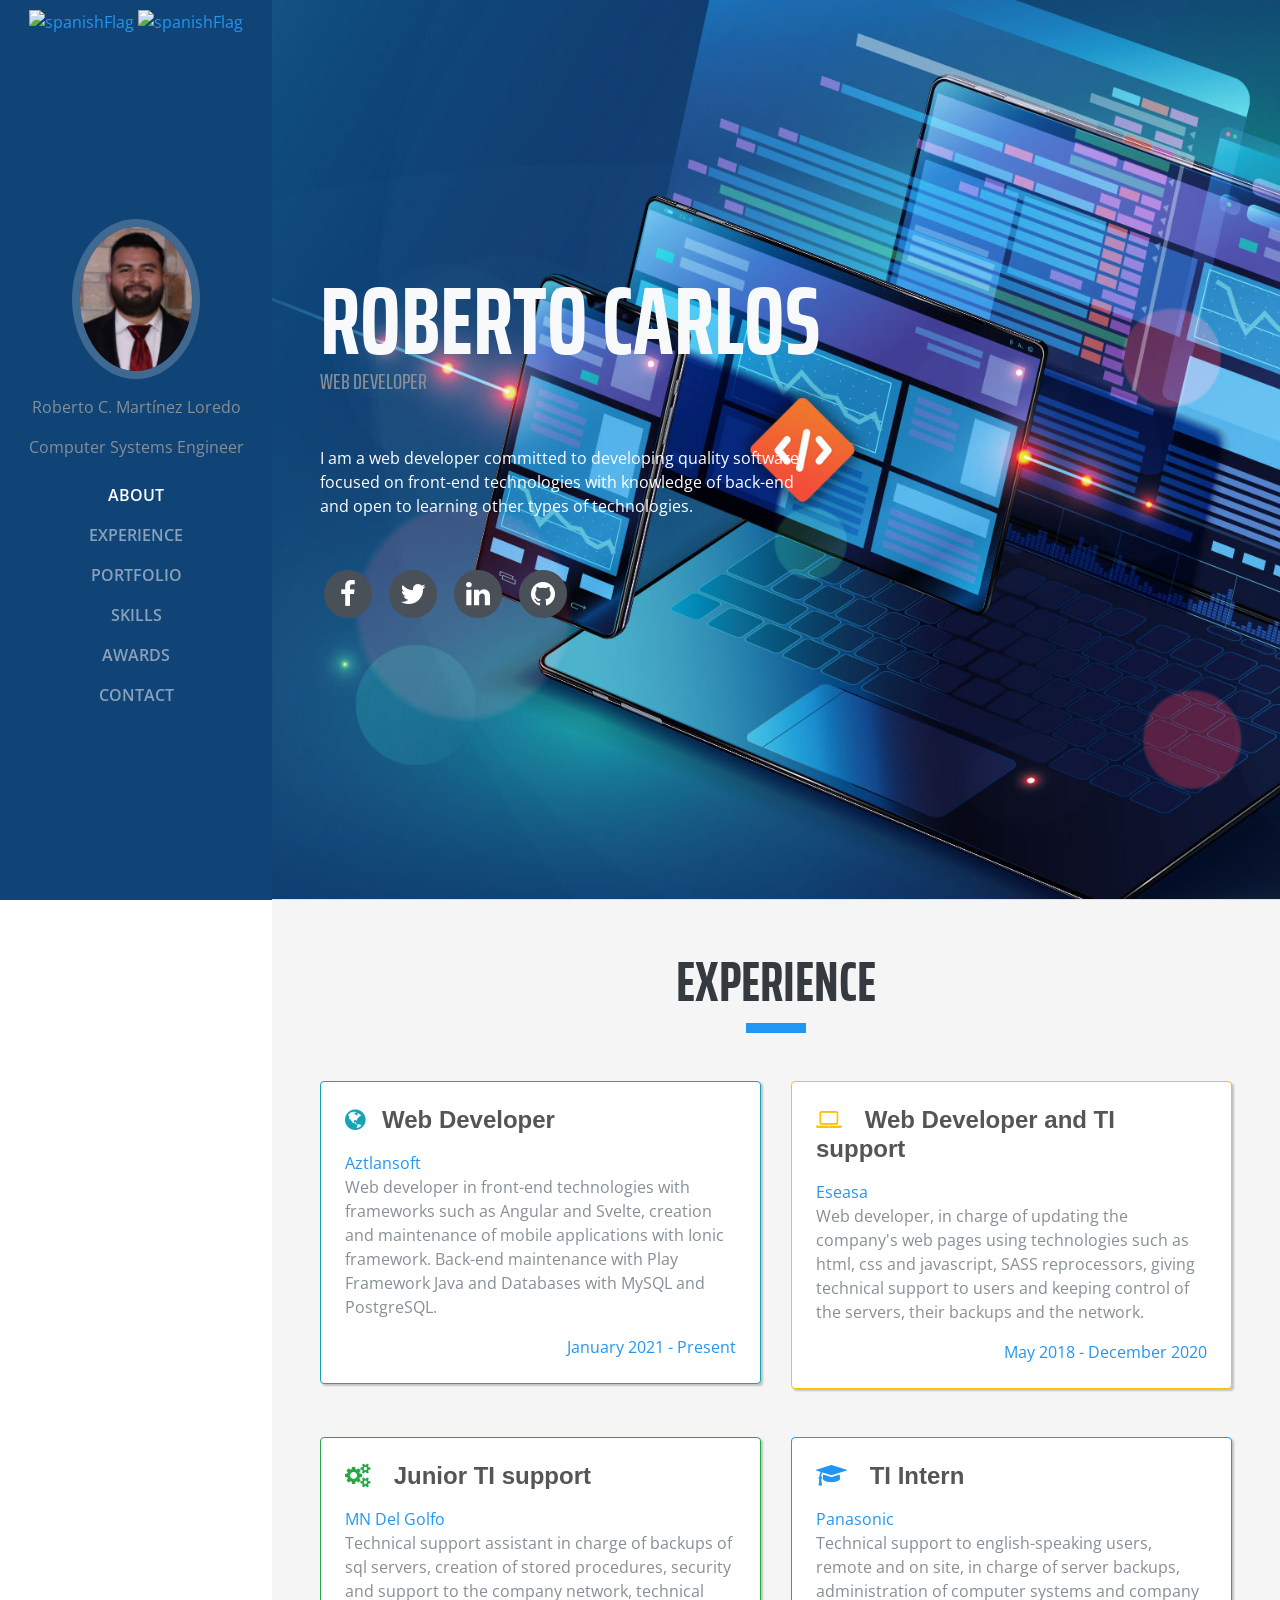
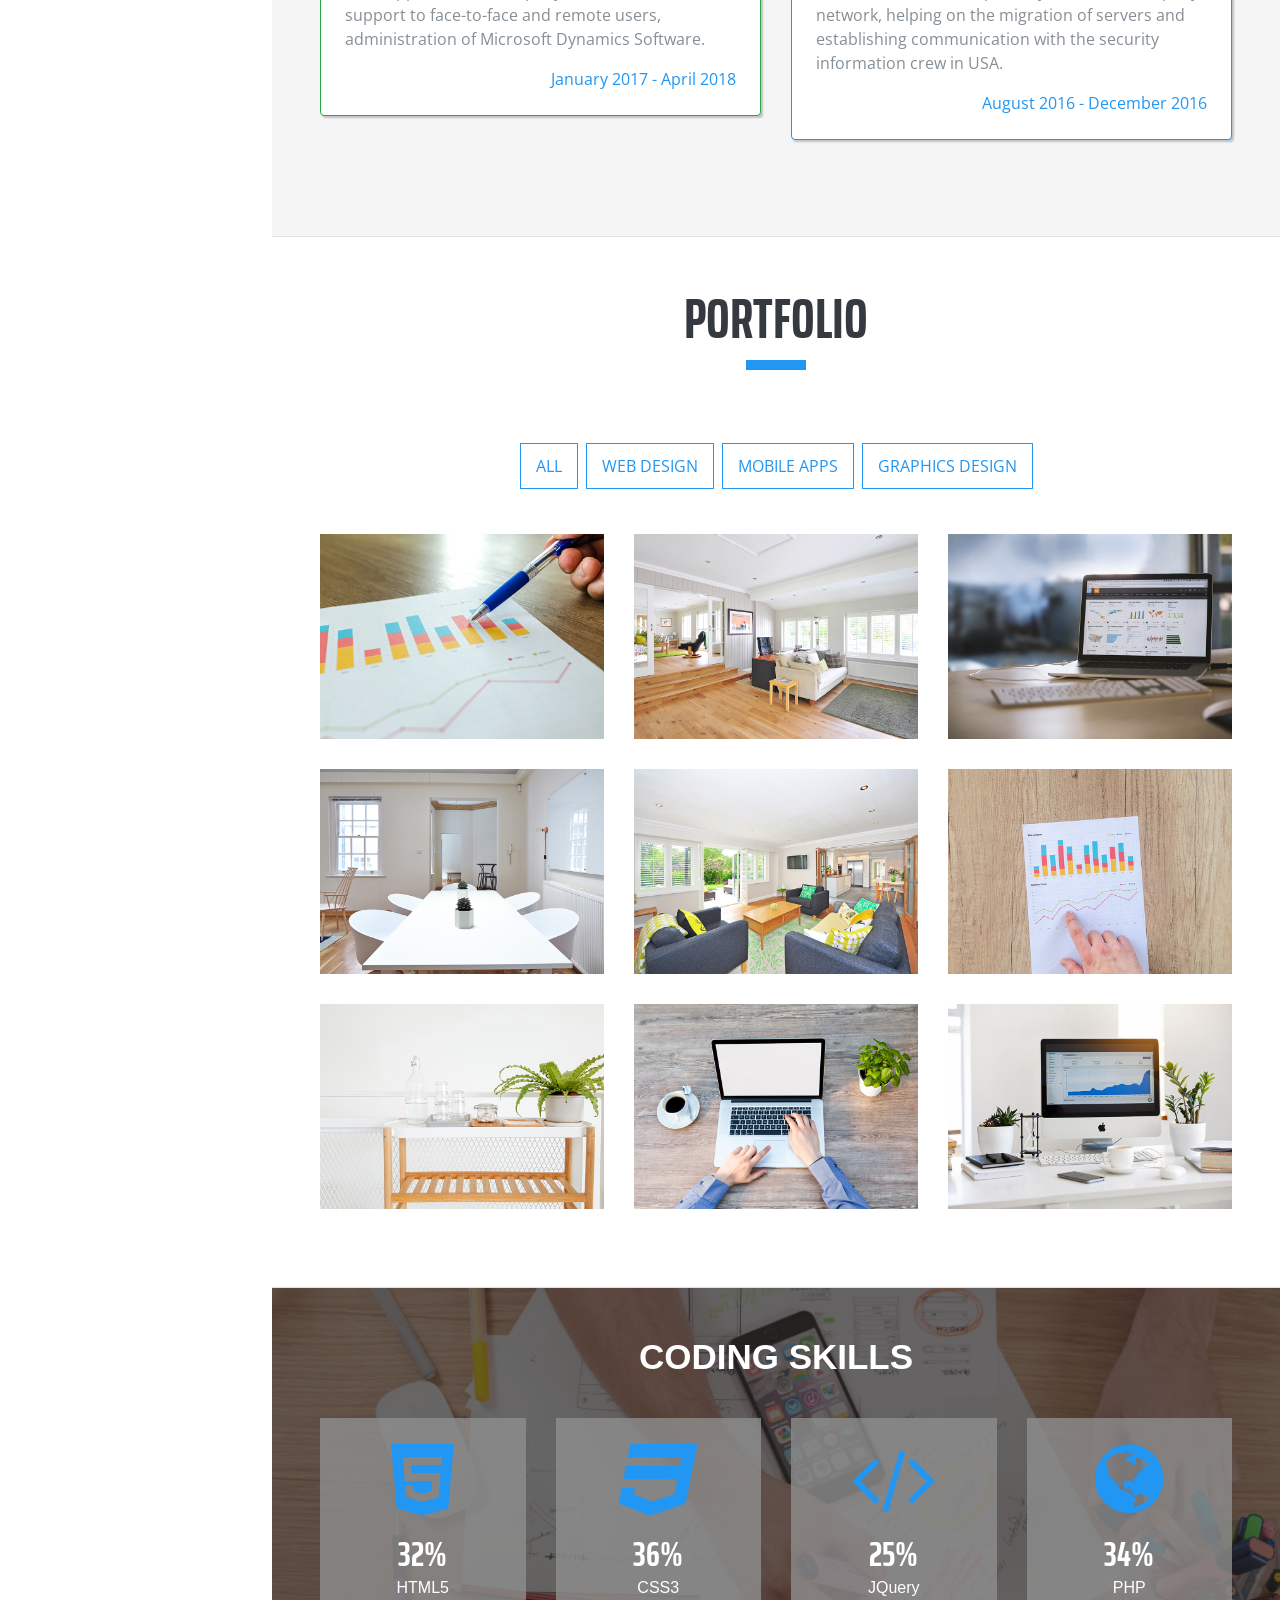
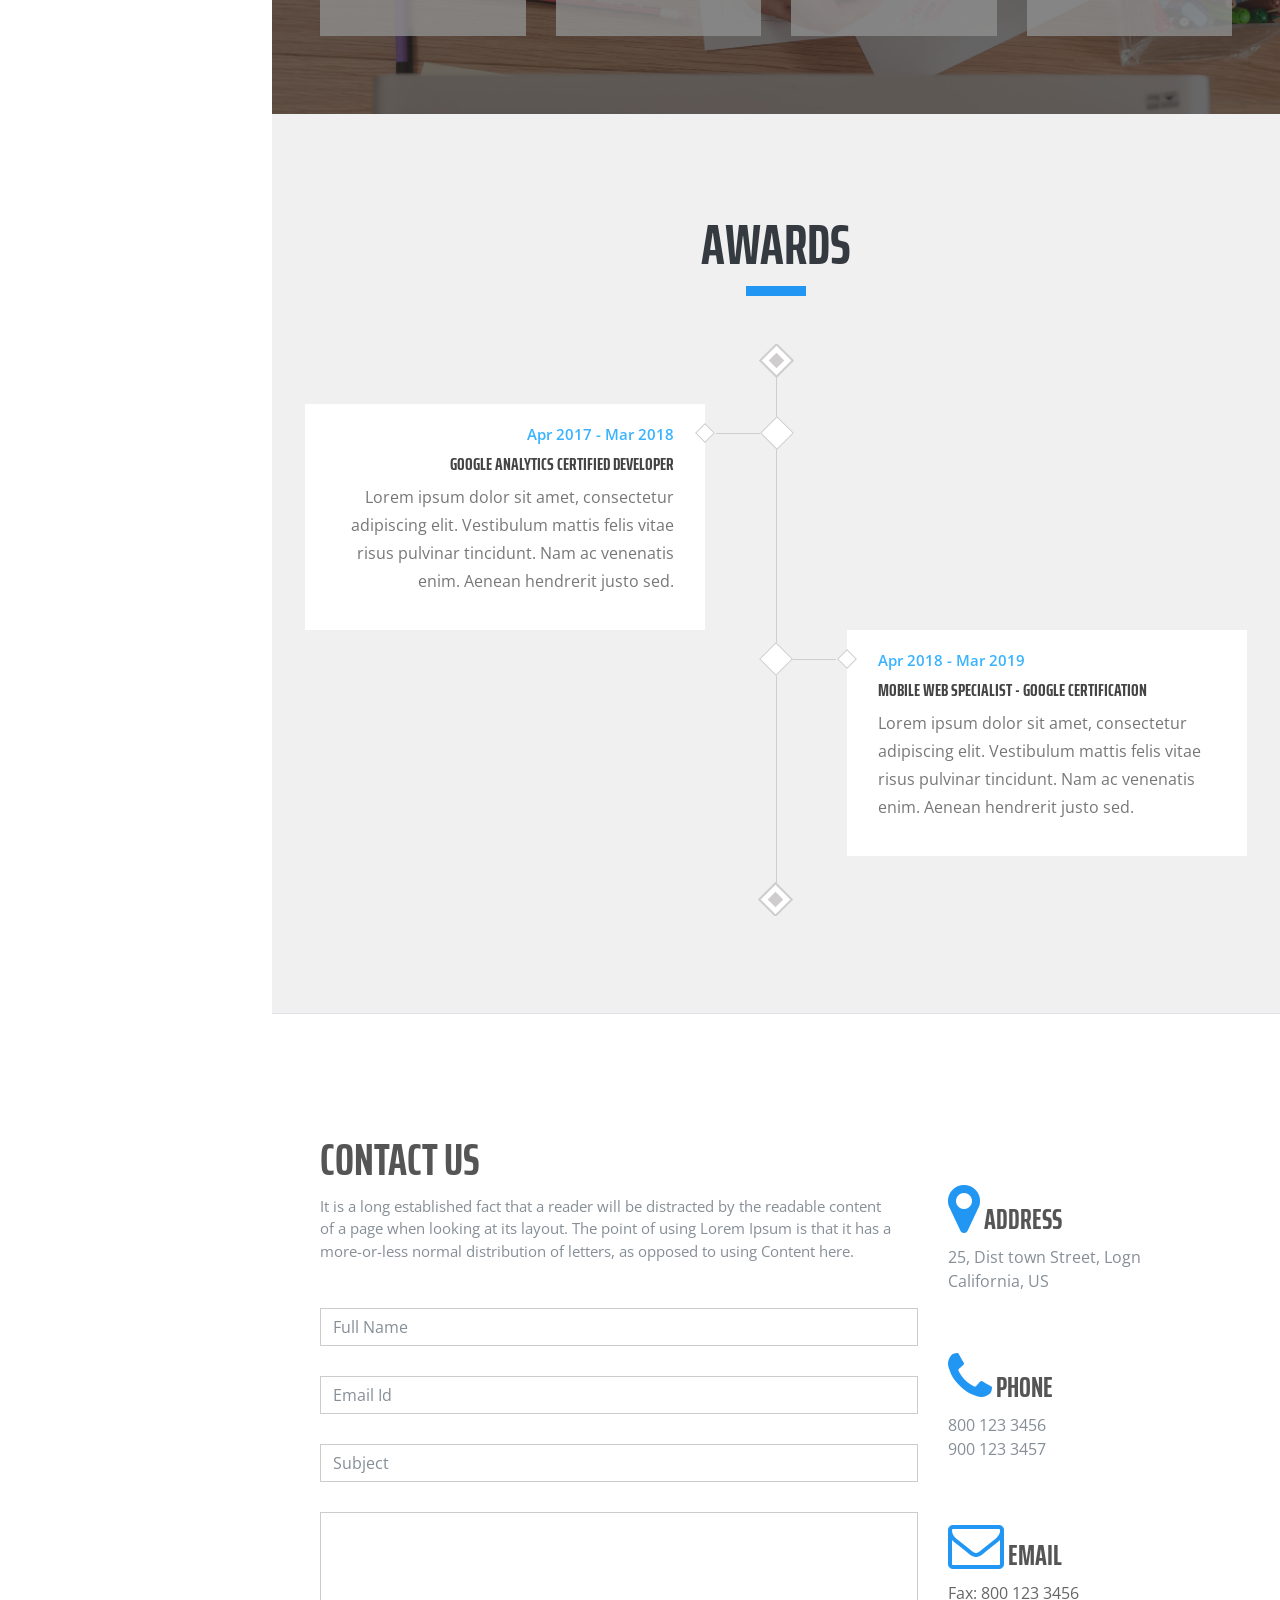
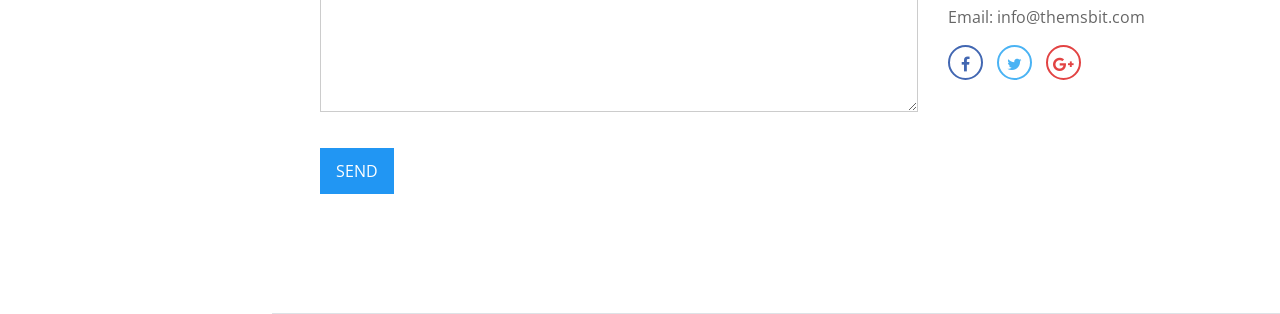
==== commit f719f522: "image" ====
--- a/roberto-carlos/index.html
+++ b/roberto-carlos/index.html
@@ -36,7 +36,7 @@
       <a class="navbar-brand js-scroll-trigger" href="#page-top">
         <span class="d-block d-lg-none  mx-0 px-0"><img src="img/logo-white.png" alt="" class="img-fluid"></span>
         <span class="d-none d-lg-block">
-          <img class="img-fluid img-profile rounded-circle mx-auto mb-2" src="img/portfolio-image.png" alt="">
+          <img class="img-fluid img-profile rounded-circle mx-auto mb-2" src="img/portfolio-image.PNG" alt="">
         </span>
       </a>
       <p class="no-visible">Roberto C. Martínez Loredo </p>
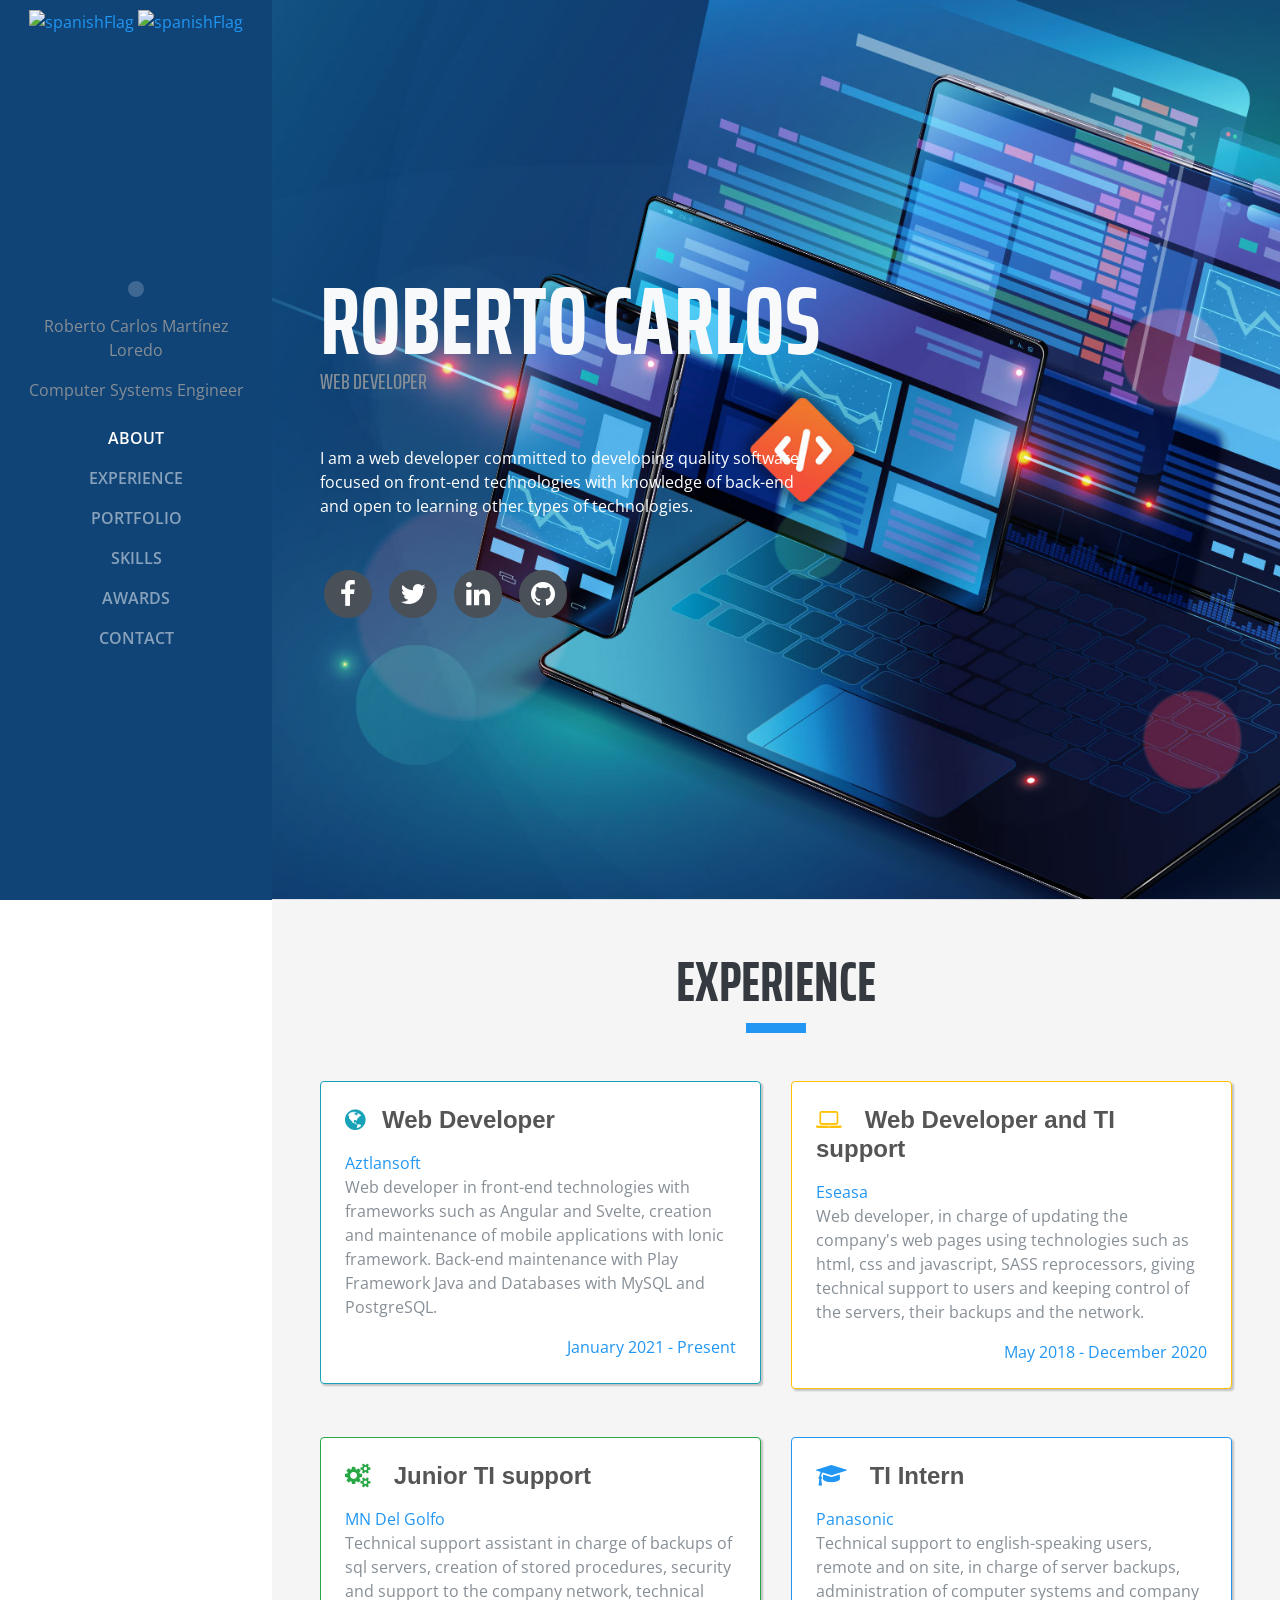
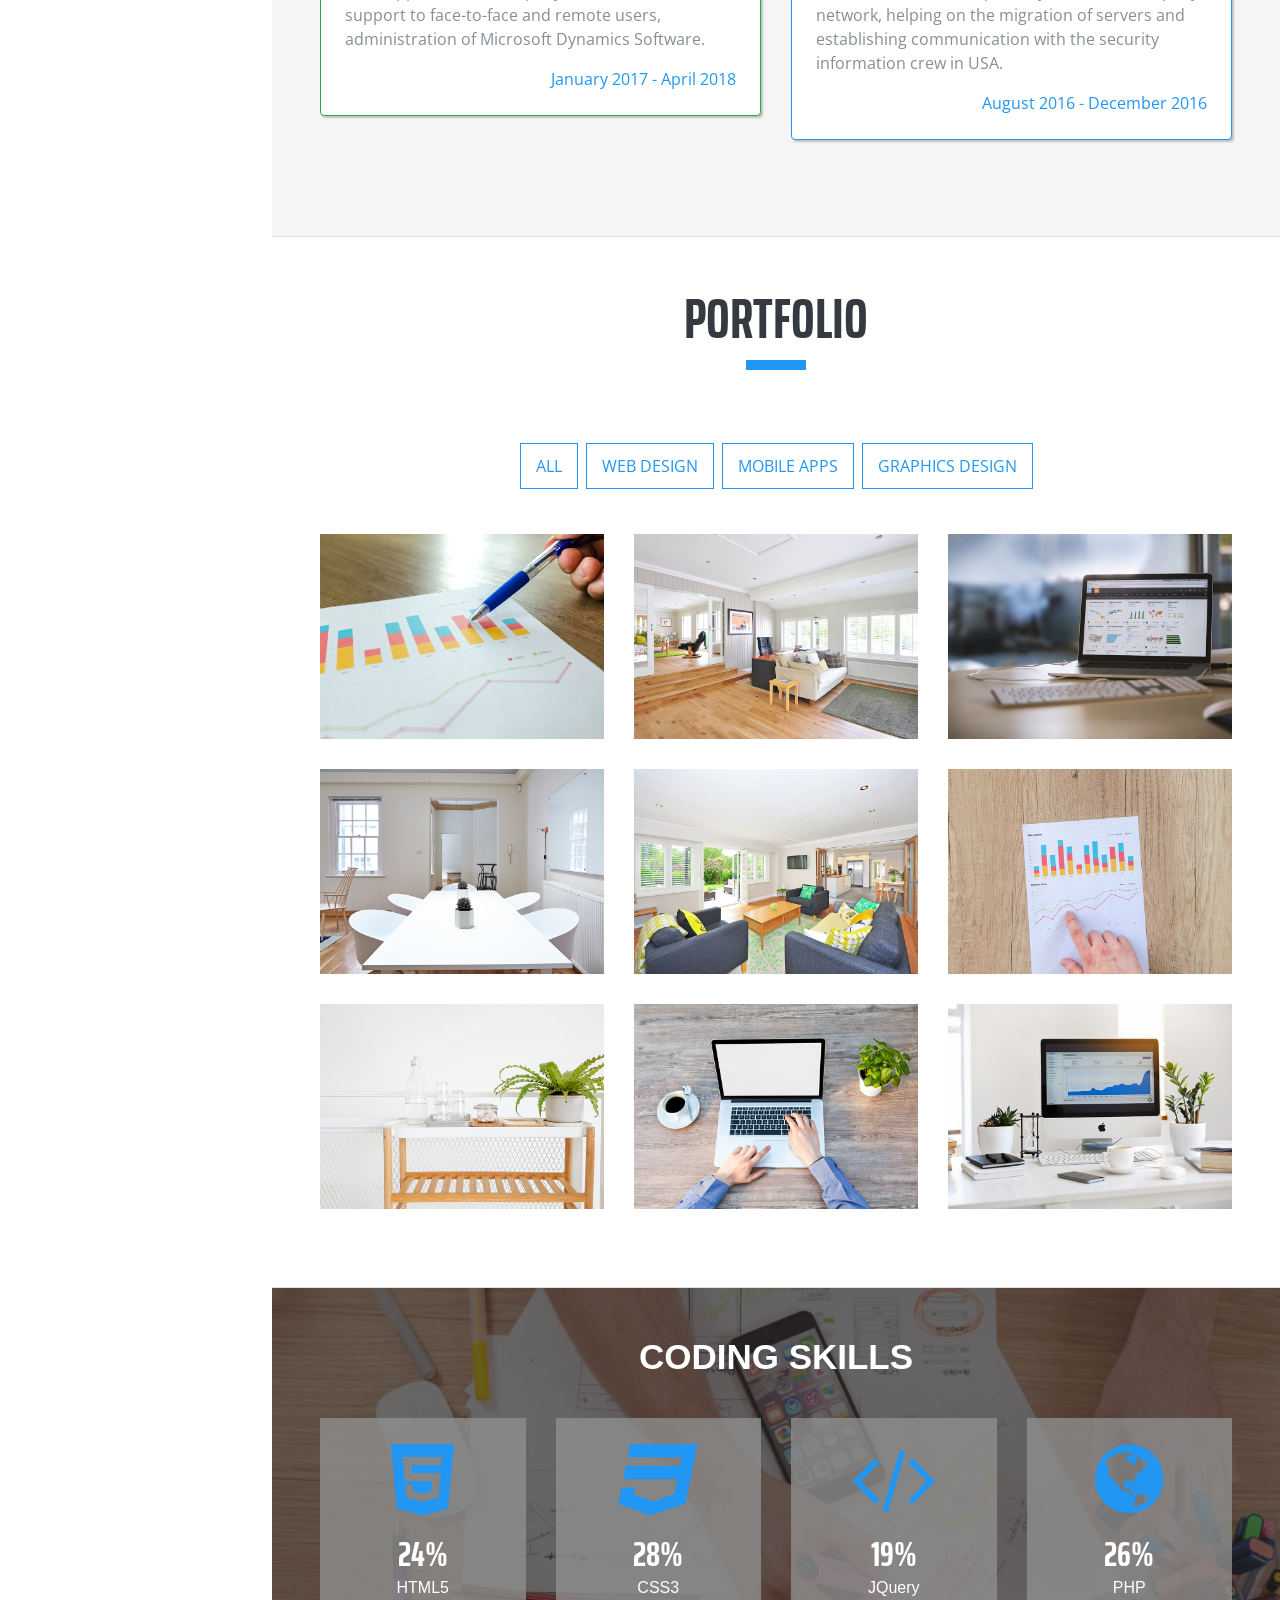
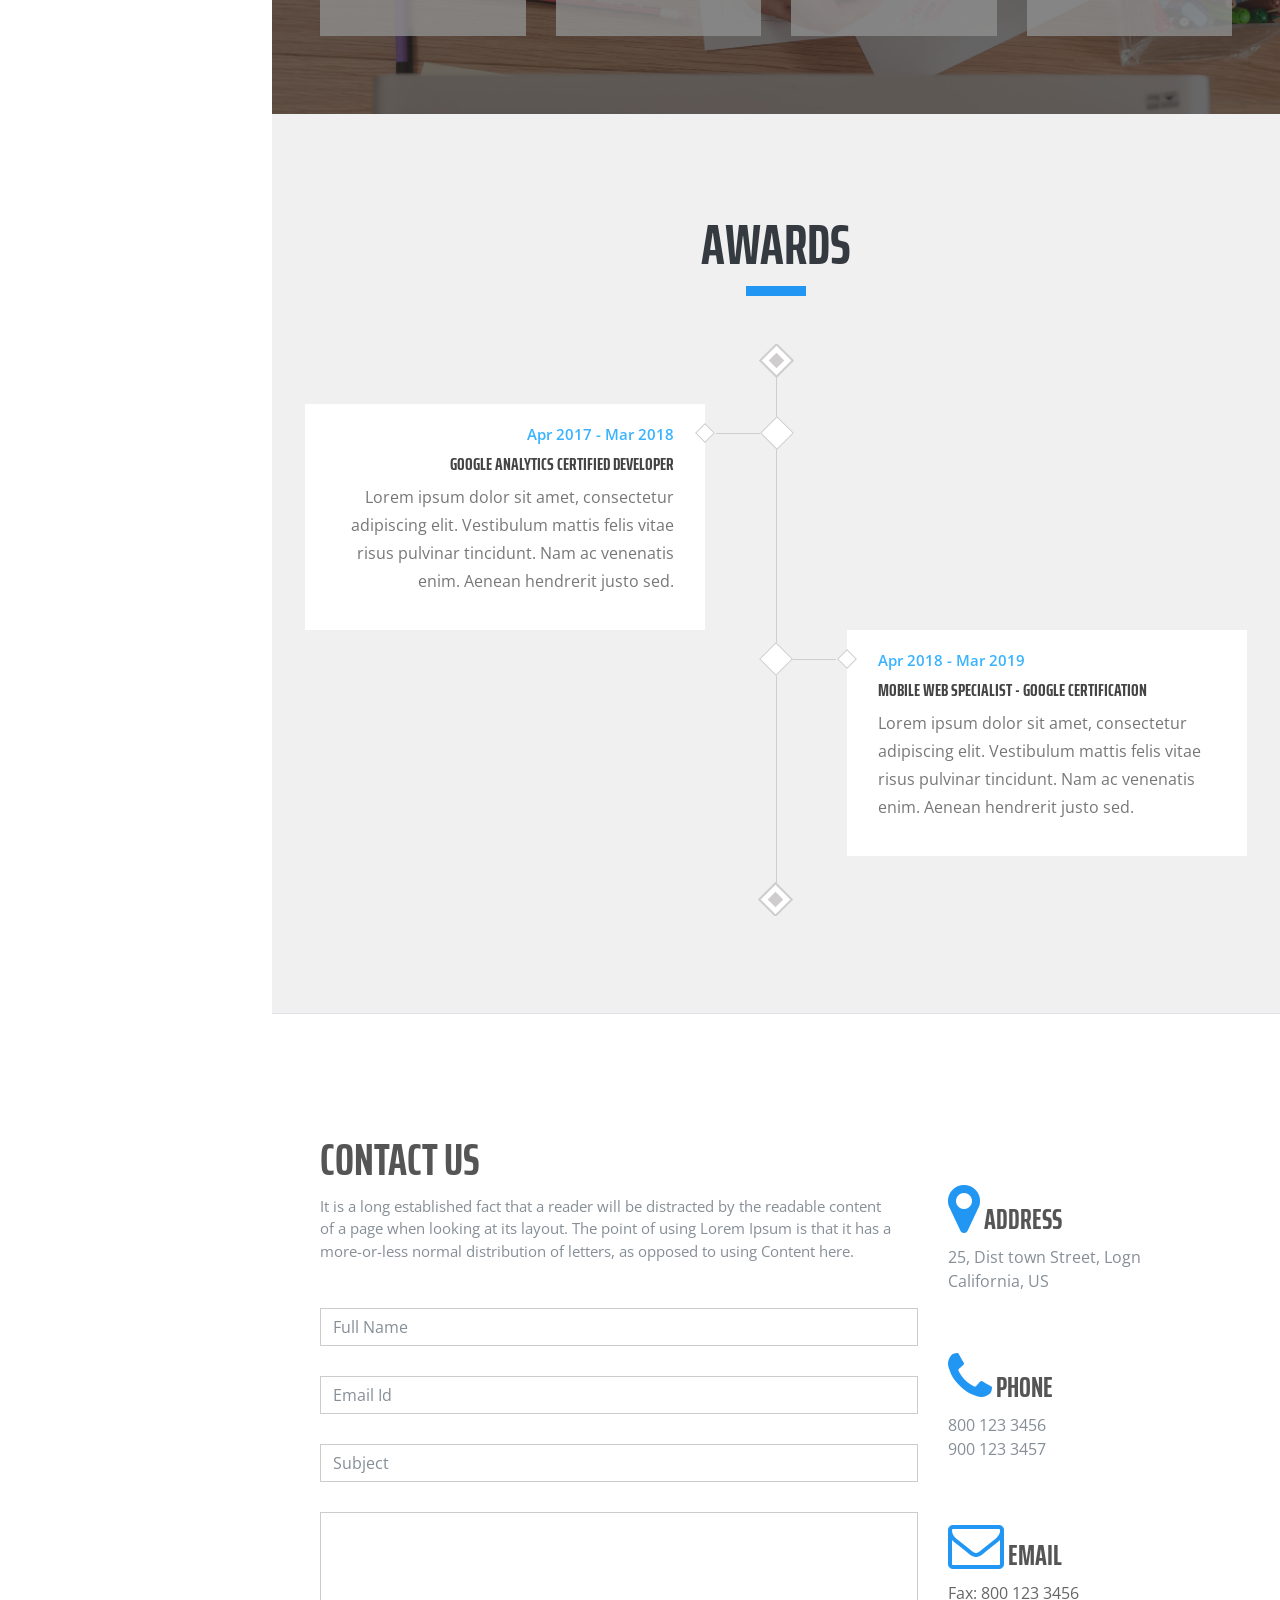
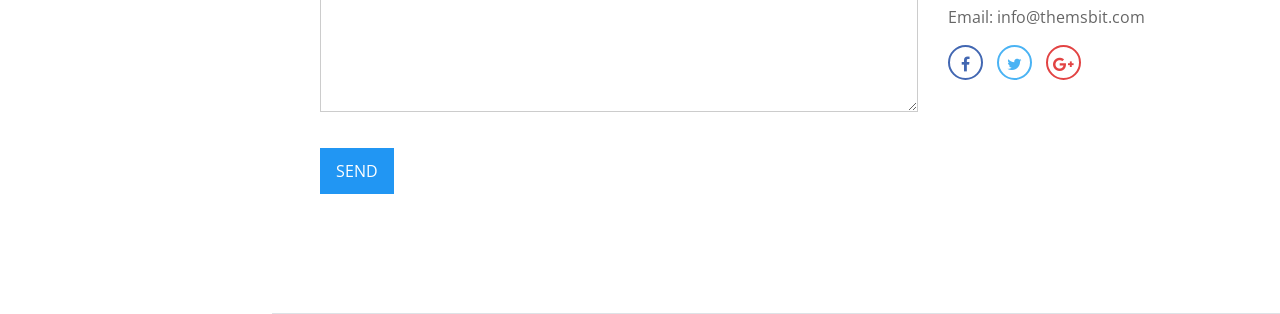
==== commit ea4764a5: "nombre completo" ====
--- a/roberto-carlos/index.html
+++ b/roberto-carlos/index.html
@@ -36,10 +36,10 @@
       <a class="navbar-brand js-scroll-trigger" href="#page-top">
         <span class="d-block d-lg-none  mx-0 px-0"><img src="img/logo-white.png" alt="" class="img-fluid"></span>
         <span class="d-none d-lg-block">
-          <img class="img-fluid img-profile rounded-circle mx-auto mb-2" src="img/portfolio-image.PNG" alt="">
+          <img class="img-fluid img-profile rounded-circle mx-auto mb-2" src="img/portfolio-image.png" alt="">
         </span>
       </a>
-      <p class="no-visible">Roberto C. Martínez Loredo </p>
+      <p class="no-visible">Roberto Carlos Martínez Loredo </p>
       <p class="no-visible">Computer Systems Engineer </p>
         <button class="navbar-toggler" type="button" data-toggle="collapse" data-target="#navbarSupportedContent" aria-controls="navbarSupportedContent" aria-expanded="false" aria-label="Toggle navigation">
             <span class="navbar-toggler-icon"></span>
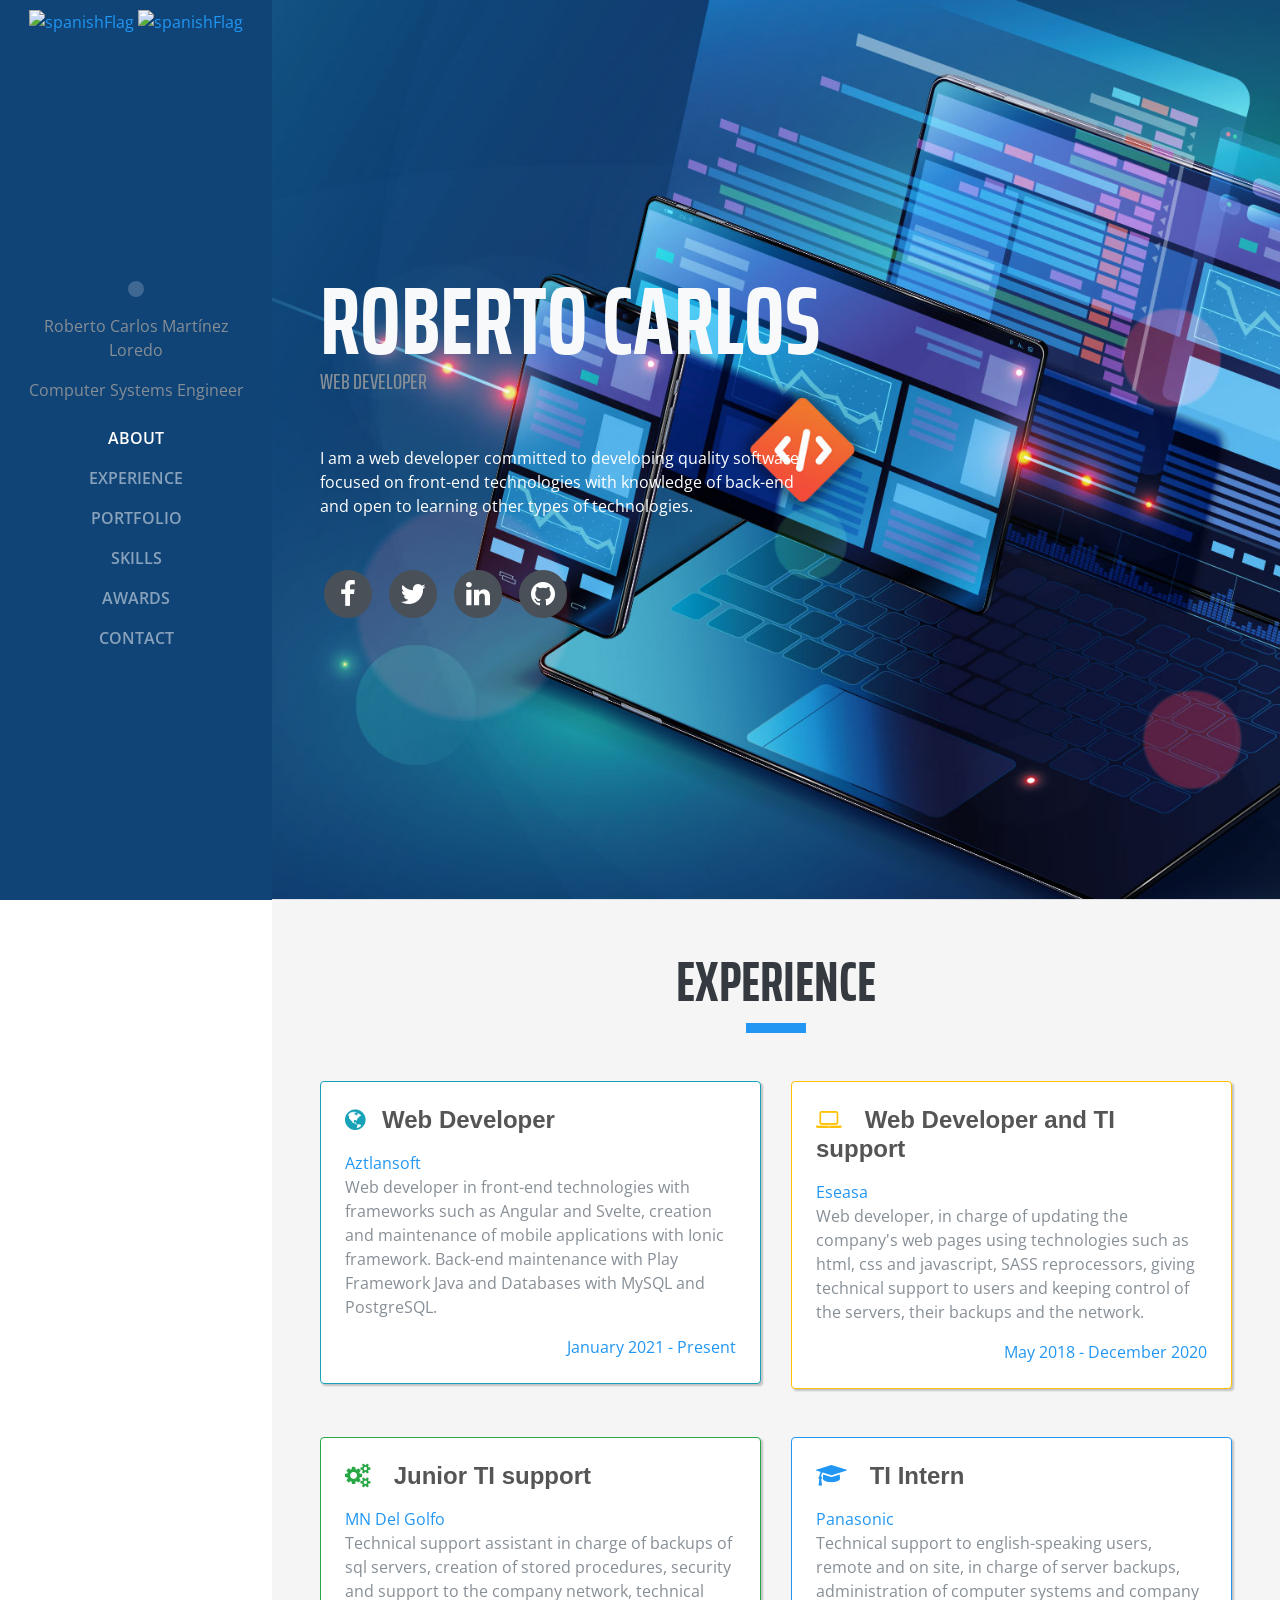
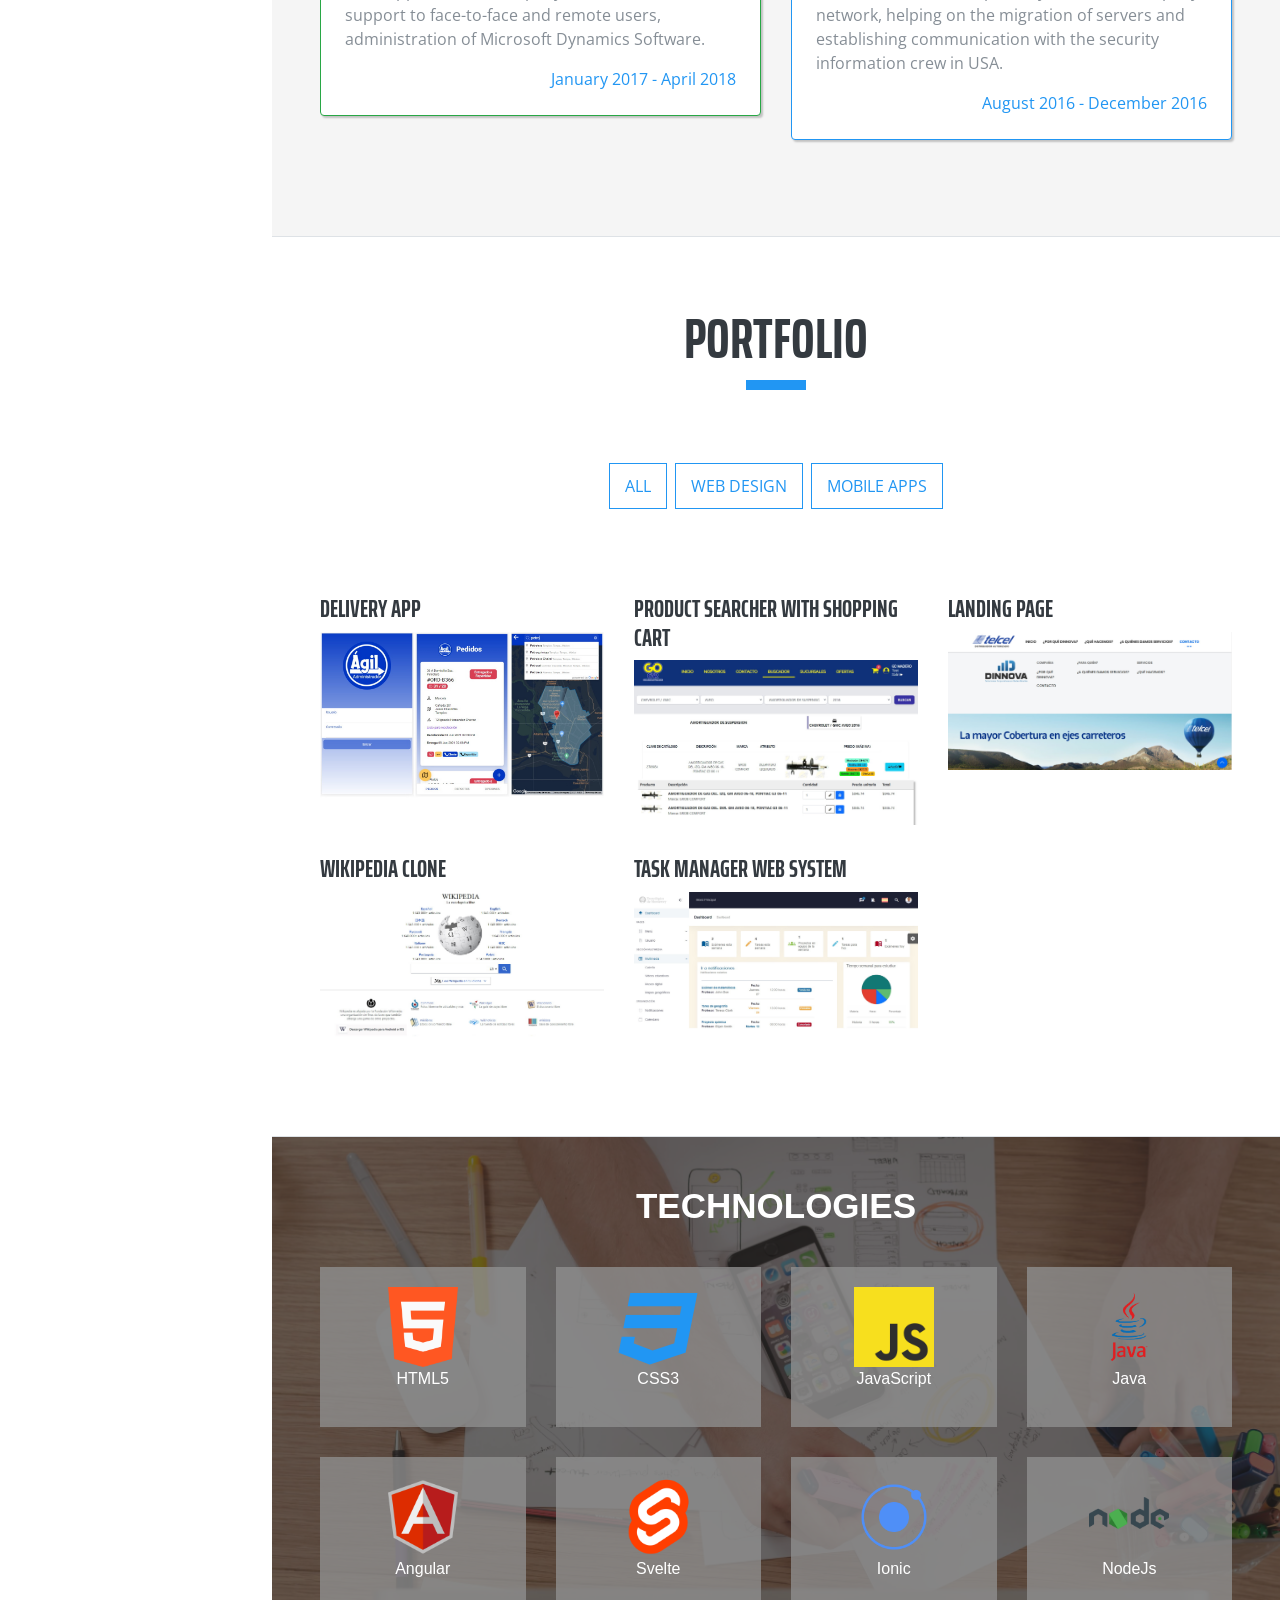
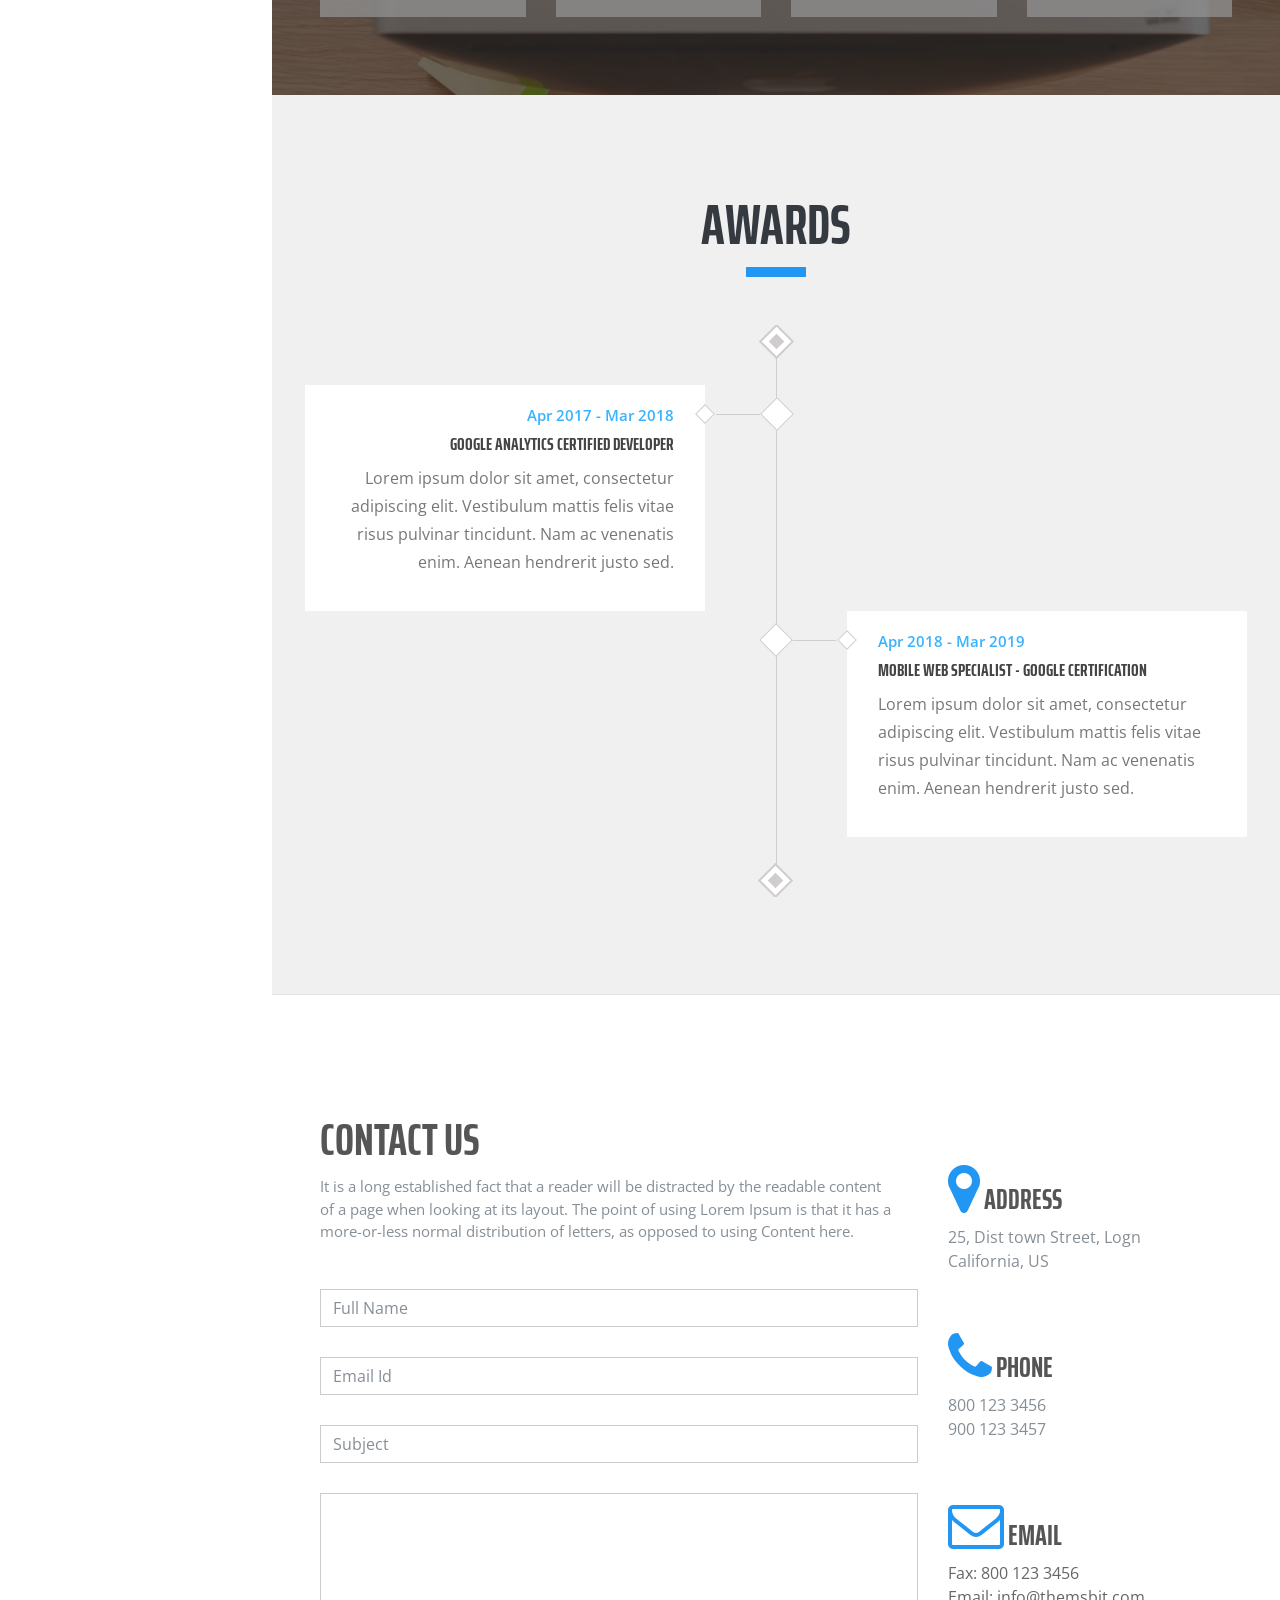
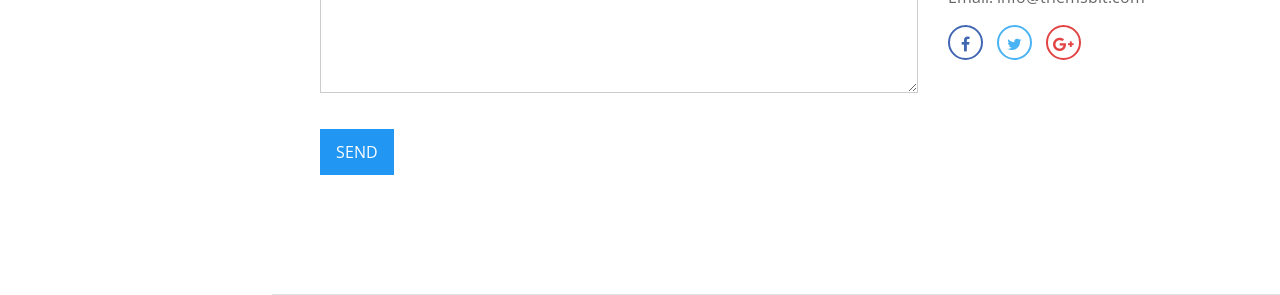
==== commit f701ff74: "portfolio completed" ====
--- a/roberto-carlos/index.html
+++ b/roberto-carlos/index.html
@@ -9,417 +9,479 @@
 <html lang="en">
 
 <head>
-    <meta charset="utf-8">
-    <meta name="viewport" content="width=device-width, initial-scale=1, shrink-to-fit=no">
-    <meta name="description" content="">
-    <meta name="author" content="">
-
-    <link rel="shortcut icon" href="img/favicon.ico">
-    <title>Portfolio</title>
-
-    <!-- Global stylesheets -->
-    <link href="css/bootstrap/bootstrap.min.css" rel="stylesheet">
-    <link href="https://fonts.googleapis.com/css?family=Saira+Extra+Condensed:100,200,300,400,500,600,700,800,900" rel="stylesheet">
-    <link href="https://fonts.googleapis.com/css?family=Open+Sans:300,300i,400,400i,600,600i,700,700i,800,800i" rel="stylesheet">
-    <link href="font-awesome/css/font-awesome.min.css" rel="stylesheet">
-    <link href="css/devicons/css/devicons.min.css" rel="stylesheet">
-    <link href="css/simple-line-icons/css/simple-line-icons.css" rel="stylesheet">
-    <link href="css/style.css" rel="stylesheet">
+  <meta charset="utf-8">
+  <meta name="viewport" content="width=device-width, initial-scale=1, shrink-to-fit=no">
+  <meta name="description" content="">
+  <meta name="author" content="">
+
+  <link rel="shortcut icon" href="img/favicon.ico">
+  <title>Portfolio</title>
+
+  <!-- Global stylesheets -->
+  <link href="css/bootstrap/bootstrap.min.css" rel="stylesheet">
+  <link href="https://fonts.googleapis.com/css?family=Saira+Extra+Condensed:100,200,300,400,500,600,700,800,900"
+    rel="stylesheet">
+  <link href="https://fonts.googleapis.com/css?family=Open+Sans:300,300i,400,400i,600,600i,700,700i,800,800i"
+    rel="stylesheet">
+  <link href="font-awesome/css/font-awesome.min.css" rel="stylesheet">
+  <link href="css/devicons/css/devicons.min.css" rel="stylesheet">
+  <link href="css/simple-line-icons/css/simple-line-icons.css" rel="stylesheet">
+  <link href="css/style.css" rel="stylesheet">
 </head>
 
 <body id="page-top">
-    <nav class="navbar navbar-expand-lg navbar-dark bg-primary fixed-top" id="sideNav">
-     <div class="flags-container">
-      <a class="language-toggle" href=""><img src="https://img.icons8.com/office/30/000000/spain.png" alt="spanishFlag"></img></a>
-      <a class="language-toggle" href=""><img src="https://img.icons8.com/office/30/000000/usa.png" alt="spanishFlag"></img></a>
-     </div> 
-      <a class="navbar-brand js-scroll-trigger" href="#page-top">
-        <span class="d-block d-lg-none  mx-0 px-0"><img src="img/logo-white.png" alt="" class="img-fluid"></span>
-        <span class="d-none d-lg-block">
-          <img class="img-fluid img-profile rounded-circle mx-auto mb-2" src="img/portfolio-image.png" alt="">
-        </span>
-      </a>
-      <p class="no-visible">Roberto Carlos Martínez Loredo </p>
-      <p class="no-visible">Computer Systems Engineer </p>
-        <button class="navbar-toggler" type="button" data-toggle="collapse" data-target="#navbarSupportedContent" aria-controls="navbarSupportedContent" aria-expanded="false" aria-label="Toggle navigation">
-            <span class="navbar-toggler-icon"></span>
-        </button>
-        <div class="collapse navbar-collapse" id="navbarSupportedContent">
-            <ul class="navbar-nav">
-                <li class="nav-item">
-                    <a class="nav-link js-scroll-trigger" href="#about">About</a>
-                </li>
-                <li class="nav-item">
-                    <a class="nav-link js-scroll-trigger" href="#experience">Experience</a>
-                </li>
-                <li class="nav-item">
-                    <a class="nav-link js-scroll-trigger" href="#portfolio">Portfolio</a>
-                </li>
-                <li class="nav-item">
-                    <a class="nav-link js-scroll-trigger" href="#skills">Skills</a>
-                </li>
-                <li class="nav-item">
-                    <a class="nav-link js-scroll-trigger" href="#awards">Awards</a>
-                </li>
-                <li class="nav-item">
-                    <a class="nav-link js-scroll-trigger" href="#contact">Contact</a>
-                </li>
-            </ul>
-        </div>
-    </nav>
-
-    <div class="container-fluid p-0">
+  <nav class="navbar navbar-expand-lg navbar-dark bg-primary fixed-top" id="sideNav">
+    <div class="flags-container">
+      <a class="language-toggle" href=""><img src="https://img.icons8.com/office/30/000000/spain.png"
+          alt="spanishFlag"></img></a>
+      <a class="language-toggle" href=""><img src="https://img.icons8.com/office/30/000000/usa.png"
+          alt="spanishFlag"></img></a>
+    </div>
+    <a class="navbar-brand js-scroll-trigger" href="#page-top">
+      <span class="d-block d-lg-none  mx-0 px-0"><img src="img/logo-white.png" alt="" class="img-fluid"></span>
+      <span class="d-none d-lg-block">
+        <img class="img-fluid img-profile rounded-circle mx-auto mb-2" src="img/portfolio-image.png" alt="">
+      </span>
+    </a>
+    <p class="no-visible">Roberto Carlos Martínez Loredo </p>
+    <p class="no-visible">Computer Systems Engineer </p>
+    <button class="navbar-toggler" type="button" data-toggle="collapse" data-target="#navbarSupportedContent"
+      aria-controls="navbarSupportedContent" aria-expanded="false" aria-label="Toggle navigation">
+      <span class="navbar-toggler-icon"></span>
+    </button>
+    <div class="collapse navbar-collapse" id="navbarSupportedContent">
+      <ul class="navbar-nav">
+        <li class="nav-item">
+          <a class="nav-link js-scroll-trigger" href="#about">About</a>
+        </li>
+        <li class="nav-item">
+          <a class="nav-link js-scroll-trigger" href="#experience">Experience</a>
+        </li>
+        <li class="nav-item">
+          <a class="nav-link js-scroll-trigger" href="#portfolio">Portfolio</a>
+        </li>
+        <li class="nav-item">
+          <a class="nav-link js-scroll-trigger" href="#skills">Skills</a>
+        </li>
+        <li class="nav-item">
+          <a class="nav-link js-scroll-trigger" href="#awards">Awards</a>
+        </li>
+        <li class="nav-item">
+          <a class="nav-link js-scroll-trigger" href="#contact">Contact</a>
+        </li>
+      </ul>
+    </div>
+  </nav>
+
+  <div class="container-fluid p-0">
 
     <!--====================================================
                         ABOUT
     ======================================================-->
-      <section class="resume-section p-3 p-lg-5 d-flex d-column" id="about">
-          <div class="my-auto" >
-              <!-- <img src="img/logo-s.png" class="img-fluid mb-3" alt=""> -->
-              <h1 class="mb-0 text-light">Roberto
-                <span class="text-light">Carlos</span>
-              </h1>
-              <div class="subheading mb-5">Web developer 
-                  
-              </div>
-              <p class="mb-5 text-white" style="max-width: 500px;" >I am a web developer committed to developing quality software, focused on front-end technologies with knowledge of back-end and open to learning other types of technologies.</p>
-              <ul class="list-inline list-social-icons mb-0">
-                  <li class="list-inline-item">
-                      <a href="#">
-                  <span class="fa-stack fa-lg">
-                    <i class="fa fa-circle fa-stack-2x"></i>
-                    <i class="fa fa-facebook fa-stack-1x fa-inverse"></i>
-                  </span>
-                </a>
-                  </li>
-                  <li class="list-inline-item">
-                      <a href="#">
-                  <span class="fa-stack fa-lg">
-                    <i class="fa fa-circle fa-stack-2x"></i>
-                    <i class="fa fa-twitter fa-stack-1x fa-inverse"></i>
-                  </span>
-                </a>
-                  </li>
-                  <li class="list-inline-item">
-                      <a href="#">
-                  <span class="fa-stack fa-lg">
-                    <i class="fa fa-circle fa-stack-2x"></i>
-                    <i class="fa fa-linkedin fa-stack-1x fa-inverse"></i>
-                  </span>
-                </a>
-                  </li>
-                  <li class="list-inline-item">
-                      <a href="#">
-                  <span class="fa-stack fa-lg">
-                    <i class="fa fa-circle fa-stack-2x"></i>
-                    <i class="fa fa-github fa-stack-1x fa-inverse"></i>
-                  </span>
-                </a>
-                  </li>
-              </ul>
-          </div>
-      </section>
+    <section class="resume-section p-3 p-lg-5 d-flex d-column" id="about">
+      <div class="my-auto">
+        <!-- <img src="img/logo-s.png" class="img-fluid mb-3" alt=""> -->
+        <h1 class="mb-0 text-light">Roberto
+          <span class="text-light">Carlos</span>
+        </h1>
+        <div class="subheading mb-5">Web developer
+
+        </div>
+        <p class="mb-5 text-white" style="max-width: 500px;">I am a web developer committed to developing quality
+          software, focused on front-end technologies with knowledge of back-end and open to learning other types of
+          technologies.</p>
+        <ul class="list-inline list-social-icons mb-0">
+          <li class="list-inline-item">
+            <a href="#">
+              <span class="fa-stack fa-lg">
+                <i class="fa fa-circle fa-stack-2x"></i>
+                <i class="fa fa-facebook fa-stack-1x fa-inverse"></i>
+              </span>
+            </a>
+          </li>
+          <li class="list-inline-item">
+            <a href="#">
+              <span class="fa-stack fa-lg">
+                <i class="fa fa-circle fa-stack-2x"></i>
+                <i class="fa fa-twitter fa-stack-1x fa-inverse"></i>
+              </span>
+            </a>
+          </li>
+          <li class="list-inline-item">
+            <a href="#">
+              <span class="fa-stack fa-lg">
+                <i class="fa fa-circle fa-stack-2x"></i>
+                <i class="fa fa-linkedin fa-stack-1x fa-inverse"></i>
+              </span>
+            </a>
+          </li>
+          <li class="list-inline-item">
+            <a href="#">
+              <span class="fa-stack fa-lg">
+                <i class="fa fa-circle fa-stack-2x"></i>
+                <i class="fa fa-github fa-stack-1x fa-inverse"></i>
+              </span>
+            </a>
+          </li>
+        </ul>
+      </div>
+    </section>
 
     <!--====================================================
                         EXPERIENCE
-    ======================================================-->      
-      <section class="resume-section p-3 p-lg-5 " id="experience">
-          <div class="row my-auto">
-              <div class="col-12">
-                <h2 class="  text-center">Experience</h2>
-                <div class="mb-5 heading-border"></div>
-              </div>
-              <div class="resume-item col-md-6 col-sm-12 " > 
-                <div class="card mx-0 p-4 mb-5" style="border-color: #17a2b8; box-shadow: 2px 2px 2px rgba(0, 0, 0, 0.21);">
-                  <div class=" resume-content mr-auto">
-                      <h4 class="mb-3"><i class="fa fa-globe mr-3 text-info"></i>Web Developer</h4>
-                      <a href="http://www.aztlansoft.com/" target="_blank">Aztlansoft</a>
-                      <p>Web developer in front-end technologies with frameworks such as Angular and Svelte, creation and maintenance of mobile applications with Ionic framework. Back-end maintenance with Play Framework Java and Databases with MySQL and PostgreSQL.</p>
-                  </div>
-                  <div class="resume-date text-md-right">
-                      <span class="text-primary">January 2021 - Present</span>
-                  </div>
-                </div>  
-              </div>
-              <div class="resume-item col-md-6 col-sm-12">
-                <div class="card mx-0 p-4 mb-5" style="border-color: #ffc107; box-shadow: 2px 2px 2px rgba(0, 0, 0, 0.21);">
-                  <div class="resume-content mr-auto">
-                      <h4 class="mb-3"><i class="fa fa-laptop mr-3 text-warning"></i>  Web Developer and TI support</h4>
-                      <a href="https://www.eseasaconstrucciones.com/" target="_blank">Eseasa</a>
-                      <p>Web developer, in charge of updating the company's web pages using technologies such as html, css and javascript, SASS reprocessors, giving technical support to users and keeping control of the servers, their backups and the network.</p>
-                  </div>
-                  <div class="resume-date text-md-right">
-                      <span class="text-primary">May 2018 - December 2020</span>
-                  </div>
-                </div>  
-              </div>
-              <div class="resume-item col-md-6 col-sm-12">
-                <div class="card mx-0 p-4 mb-5" style="border-color: #28a745; box-shadow: 2px 2px 2px rgba(0, 0, 0, 0.21);">
-                  <div class="resume-content mr-auto">
-                      <h4 class="mb-3"><i class="fa fa-cogs mr-3 text-success"></i> Junior TI support</h4>
-                      <a href="https://www.mndelgolfo.com/blog/" target="_blank">MN Del Golfo</a>
-                      <p>Technical support assistant in charge of backups of sql servers, creation of stored procedures, security and support to the company network, technical support to face-to-face and remote users, administration of Microsoft Dynamics Software.</p>
-                  </div>
-                  <div class="resume-date text-md-right">
-                      <span class="text-primary">January 2017 - April 2018</span>
-                  </div>
-                </div>  
-              </div>
-              <div class="resume-item col-md-6 col-sm-12">
-                <div class="card mx-0 p-4 mb-5" style="border-color: #2196f3; box-shadow: 2px 2px 2px rgba(0, 0, 0, 0.21);">
-                  <div class="resume-content mr-auto">
-                      <h4 class="mb-3"><i class="fa fa-graduation-cap mr-3 text-primary"></i> TI Intern</h4>
-                      <a href="https://www.panasonic.com/mx/" target="_blank">Panasonic</a>
-                      <p>
-                        Technical support to english-speaking users, remote and on site, in charge of server backups, administration of computer systems and company network, helping on the migration of servers and establishing communication with the security information crew in USA.</p>
-                  </div>
-                  <div class="resume-date text-md-right">
-                      <span class="text-primary">August 2016 - December 2016</span>
-                  </div>
-                </div>  
-              </div>
-          </div>
-      </section>
+    ======================================================-->
+    <section class="resume-section p-3 p-lg-5 " id="experience">
+      <div class="row my-auto">
+        <div class="col-12">
+          <h2 class="  text-center">Experience</h2>
+          <div class="mb-5 heading-border"></div>
+        </div>
+        <div class="resume-item col-md-6 col-sm-12 ">
+          <div class="card mx-0 p-4 mb-5" style="border-color: #17a2b8; box-shadow: 2px 2px 2px rgba(0, 0, 0, 0.21);">
+            <div class=" resume-content mr-auto">
+              <h4 class="mb-3"><i class="fa fa-globe mr-3 text-info"></i>Web Developer</h4>
+              <a href="http://www.aztlansoft.com/" target="_blank">Aztlansoft</a>
+              <p>Web developer in front-end technologies with frameworks such as Angular and Svelte, creation and
+                maintenance of mobile applications with Ionic framework. Back-end maintenance with Play Framework Java
+                and Databases with MySQL and PostgreSQL.</p>
+            </div>
+            <div class="resume-date text-md-right">
+              <span class="text-primary">January 2021 - Present</span>
+            </div>
+          </div>
+        </div>
+        <div class="resume-item col-md-6 col-sm-12">
+          <div class="card mx-0 p-4 mb-5" style="border-color: #ffc107; box-shadow: 2px 2px 2px rgba(0, 0, 0, 0.21);">
+            <div class="resume-content mr-auto">
+              <h4 class="mb-3"><i class="fa fa-laptop mr-3 text-warning"></i> Web Developer and TI support</h4>
+              <a href="https://www.eseasaconstrucciones.com/" target="_blank">Eseasa</a>
+              <p>Web developer, in charge of updating the company's web pages using technologies such as html, css and
+                javascript, SASS reprocessors, giving technical support to users and keeping control of the servers,
+                their backups and the network.</p>
+            </div>
+            <div class="resume-date text-md-right">
+              <span class="text-primary">May 2018 - December 2020</span>
+            </div>
+          </div>
+        </div>
+        <div class="resume-item col-md-6 col-sm-12">
+          <div class="card mx-0 p-4 mb-5" style="border-color: #28a745; box-shadow: 2px 2px 2px rgba(0, 0, 0, 0.21);">
+            <div class="resume-content mr-auto">
+              <h4 class="mb-3"><i class="fa fa-cogs mr-3 text-success"></i> Junior TI support</h4>
+              <a href="https://www.mndelgolfo.com/blog/" target="_blank">MN Del Golfo</a>
+              <p>Technical support assistant in charge of backups of sql servers, creation of stored procedures,
+                security and support to the company network, technical support to face-to-face and remote users,
+                administration of Microsoft Dynamics Software.</p>
+            </div>
+            <div class="resume-date text-md-right">
+              <span class="text-primary">January 2017 - April 2018</span>
+            </div>
+          </div>
+        </div>
+        <div class="resume-item col-md-6 col-sm-12">
+          <div class="card mx-0 p-4 mb-5" style="border-color: #2196f3; box-shadow: 2px 2px 2px rgba(0, 0, 0, 0.21);">
+            <div class="resume-content mr-auto">
+              <h4 class="mb-3"><i class="fa fa-graduation-cap mr-3 text-primary"></i> TI Intern</h4>
+              <a href="https://www.panasonic.com/mx/" target="_blank">Panasonic</a>
+              <p>
+                Technical support to english-speaking users, remote and on site, in charge of server backups,
+                administration of computer systems and company network, helping on the migration of servers and
+                establishing communication with the security information crew in USA.</p>
+            </div>
+            <div class="resume-date text-md-right">
+              <span class="text-primary">August 2016 - December 2016</span>
+            </div>
+          </div>
+        </div>
+      </div>
+    </section>
 
     <!--====================================================
                         PORTFOLIO
-    ======================================================-->      
-      <section class="resume-section p-3 p-lg-5 d-flex flex-column" id="portfolio"> 
-          <div class="row my-auto">
-              <div class="col-12">
-                <h2 class="  text-center">Portfolio</h2>
-                <div class="mb-5 heading-border"></div>
-              </div>
-              <div class="col-md-12">
-                <div class="port-head-cont">
-                  <button class="btn btn-general btn-green filter-b" data-filter="all">All</button>
-                  <button class="btn btn-general btn-green filter-b" data-filter="consulting">Web Design</button>
-                  <button class="btn btn-general btn-green filter-b" data-filter="finance">Mobile Apps</button>
-                  <button class="btn btn-general btn-green filter-b" data-filter="marketing">Graphics Design</button> 
-                </div>
-              </div>
-          </div>
-          <div class="row my-auto">
-              <div class="col-sm-4 portfolio-item filter finance">
-                  <a class="portfolio-link" href="#portfolioModal4" data-toggle="modal">
-                      <div class="caption-port">
-                          <div class="caption-port-content">
-                              <i class="fa fa-search-plus fa-3x"></i>
-                          </div>
-                      </div>
-                      <img class="img-fluid" src="img/portfolio/p-4.jpg" alt="">
-                  </a>
-              </div>
-              <div class="col-sm-4 portfolio-item filter marketing">
-                  <a class="portfolio-link" href="#portfolioModal5" data-toggle="modal">
-                      <div class="caption-port">
-                          <div class="caption-port-content">
-                              <i class="fa fa-search-plus fa-3x"></i>
-                          </div>
-                      </div>
-                      <img class="img-fluid" src="img/portfolio/p-5.jpg" alt="">
-                  </a>
-              </div>
-              <div class="col-sm-4 portfolio-item filter consulting">
-                  <a class="portfolio-link" href="#portfolioModal6" data-toggle="modal">
-                      <div class="caption-port">
-                          <div class="caption-port-content">
-                              <i class="fa fa-search-plus fa-3x"></i>
-                          </div>
-                      </div>
-                      <img class="img-fluid" src="img/portfolio/p-6.jpg" alt="">
-                  </a>
-              </div>              
-              <div class="col-sm-4 portfolio-item filter consulting">
-                  <a class="portfolio-link" href="#portfolioModal7" data-toggle="modal">
-                      <div class="caption-port">
-                          <div class="caption-port-content">
-                              <i class="fa fa-search-plus fa-3x"></i>
-                          </div>
-                      </div>
-                      <img class="img-fluid" src="img/portfolio/p-7.jpg" alt="">
-                  </a>
-              </div>
-              <div class="col-sm-4 portfolio-item filter consulting">
-                  <a class="portfolio-link" href="#portfolioModal8" data-toggle="modal">
-                      <div class="caption-port">
-                          <div class="caption-port-content">
-                              <i class="fa fa-search-plus fa-3x"></i>
-                          </div>
-                      </div>
-                      <img class="img-fluid" src="img/portfolio/p-8.jpg" alt="">
-                  </a>
-              </div>
-              <div class="col-sm-4 portfolio-item filter finance">
-                  <a class="portfolio-link" href="#portfolioModal9" data-toggle="modal">
-                      <div class="caption-port">
-                          <div class="caption-port-content">
-                              <i class="fa fa-search-plus fa-3x"></i>
-                          </div>
-                      </div>
-                      <img class="img-fluid" src="img/portfolio/p-9.jpg" alt="">
-                  </a>
-              </div>              
-              <div class="col-sm-4 portfolio-item filter marketing">
-                  <a class="portfolio-link" href="#portfolioModal1" data-toggle="modal">
-                      <div class="caption-port">
-                          <div class="caption-port-content">
-                              <i class="fa fa-search-plus fa-3x"></i>
-                          </div>
-                      </div>
-                      <img class="img-fluid" src="img/portfolio/p-1.jpg" alt="">
-                  </a>
-              </div>
-              <div class="col-sm-4 portfolio-item filter marketing">
-                  <a class="portfolio-link" href="#portfolioModal2" data-toggle="modal">
-                      <div class="caption-port">
-                          <div class="caption-port-content">
-                              <i class="fa fa-search-plus fa-3x"></i>
-                          </div>
-                      </div>
-                      <img class="img-fluid" src="img/portfolio/p-2.jpg" alt="">
-                  </a>
-              </div>
-              <div class="col-sm-4 portfolio-item filter finance">
-                  <a class="portfolio-link" href="#portfolioModal3" data-toggle="modal">
-                      <div class="caption-port">
-                          <div class="caption-port-content">
-                              <i class="fa fa-search-plus fa-3x"></i>
-                          </div>
-                      </div>
-                      <img class="img-fluid" src="img/portfolio/p-3.jpg" alt="">
-                  </a>
-              </div> 
-          </div>
-      </section>
+    ======================================================-->
+    <section class="resume-section p-3 p-lg-5 d-flex flex-column" id="portfolio">
+      <div class="row my-auto">
+        <div class="col-12">
+          <h2 class="  text-center">Portfolio</h2>
+          <div class="mb-5 heading-border"></div>
+        </div>
+        <div class="col-md-12">
+          <div class="port-head-cont">
+            <button class="btn btn-general btn-green filter-b" data-filter="all">All</button>
+            <button class="btn btn-general btn-green filter-b" data-filter="consulting">Web Design</button>
+            <button class="btn btn-general btn-green filter-b" data-filter="finance">Mobile Apps</button>
+            <!-- <button class="btn btn-general btn-green filter-b" data-filter="marketing">Graphics Design</button> -->
+          </div>
+        </div>
+      </div>
+      <div class="row my-auto">
+        <div class="col-sm-4 portfolio-item filter finance">
+          <a class="portfolio-link" href="#portfolioModal4" data-toggle="modal">
+            <div class="caption-port">
+              <div class="caption-port-content">
+                <i class="fa fa-search-plus fa-3x"></i>
+              </div>
+            </div>
+            <h4>Delivery App</h4>
+            <img class="img-fluid" src="img/portfolio/app.jpg" alt="">
+          </a>
+        </div>
+        <!-- <div class="col-sm-4 portfolio-item filter marketing">
+          <a class="portfolio-link" href="#portfolioModal5" data-toggle="modal">
+            <div class="caption-port">
+              <div class="caption-port-content">
+                <i class="fa fa-search-plus fa-3x"></i>
+              </div>
+            </div>
+            <img class="img-fluid" src="img/portfolio/p-5.jpg" alt="">
+          </a>
+        </div> -->
+        <div class="col-sm-4 portfolio-item filter consulting">
+          <a class="portfolio-link" href="#portfolioModal6" data-toggle="modal">
+            <div class="caption-port">
+              <div class="caption-port-content">
+                <i class="fa fa-search-plus fa-3x"></i>
+              </div>
+            </div>
+            <h4>Product Searcher with shopping cart</h4>
+            <img class="img-fluid" src="img/portfolio/p-6.jpg" alt="">
+          </a>
+        </div>
+        <div class="col-sm-4 portfolio-item filter consulting">
+          <a class="portfolio-link" href="#portfolioModal7" data-toggle="modal">
+            <div class="caption-port">
+              <div class="caption-port-content">
+                <i class="fa fa-search-plus fa-3x"></i>
+              </div>
+            </div>
+            <h4>Landing Page</h4>
+            <img class="img-fluid" src="img/portfolio/p-7.jpg" alt="">
+          </a>
+        </div>
+        <div class="col-sm-4 portfolio-item filter consulting">
+          <a class="portfolio-link" href="#portfolioModal8" data-toggle="modal">
+            <div class="caption-port">
+              <div class="caption-port-content">
+                <i class="fa fa-search-plus fa-3x"></i>
+              </div>
+            </div>
+            <h4>Wikipedia clone</h4>
+            <img class="img-fluid" src="img/portfolio/p-8.jpg" alt="">
+          </a>
+        </div>
+        <div class="col-sm-4 portfolio-item filter consulting">
+          <a class="portfolio-link" href="#portfolioModal9" data-toggle="modal">
+            <div class="caption-port">
+              <div class="caption-port-content">
+                <i class="fa fa-search-plus fa-3x"></i>
+              </div>
+            </div>
+            <h4>Task Manager Web System</h4>
+            <img class="img-fluid" src="img/portfolio/p-9.jpg" alt="">
+          </a>
+        </div>
+        <!-- <div class="col-sm-4 portfolio-item filter marketing">
+          <a class="portfolio-link" href="#portfolioModal1" data-toggle="modal">
+            <div class="caption-port">
+              <div class="caption-port-content">
+                <i class="fa fa-search-plus fa-3x"></i>
+              </div>
+            </div>
+            <img class="img-fluid" src="img/portfolio/p-1.jpg" alt="">
+          </a>
+        </div> -->
+        <!-- <div class="col-sm-4 portfolio-item filter marketing">
+          <a class="portfolio-link" href="#portfolioModal2" data-toggle="modal">
+            <div class="caption-port">
+              <div class="caption-port-content">
+                <i class="fa fa-search-plus fa-3x"></i>
+              </div>
+            </div>
+            <img class="img-fluid" src="img/portfolio/p-2.jpg" alt="">
+          </a>
+        </div> -->
+        <!-- <div class="col-sm-4 portfolio-item filter finance">
+          <a class="portfolio-link" href="#portfolioModal3" data-toggle="modal">
+            <div class="caption-port">
+              <div class="caption-port-content">
+                <i class="fa fa-search-plus fa-3x"></i>
+              </div>
+            </div>
+            <img class="img-fluid" src="img/portfolio/p-3.jpg" alt="">
+          </a>
+        </div> -->
+      </div>
+    </section>
 
     <!--====================================================
                         SKILLS
-    ======================================================-->       
-      <section class=" d-flex flex-column" id="skills">
-         <div class="p-lg-5 p-3 skill-cover">
-          <h3 class="text-center text-white">Coding Skills</h3>
-          <div class="row text-center my-auto "> 
-              <div class="col-md-3 col-sm-6">
-                  <div class="skill-item">
-                      <i class="fa fa-html5 fa-5x"></i>
-                      <h2><span class="counter"> 84 </span><span>%</span></h2>
-                      <p>HTML5</p>
-                  </div>
-              </div>
-              <div class="col-md-3 col-sm-6">
-                  <div class="skill-item">
-                      <i class="fa fa-css3 fa-5x"></i>
-                      <h2><span class="counter"> 95 </span><span>%</span></h2>
-                      <p>CSS3</p>
-                  </div>
-              </div>
-              <div class="col-md-3 col-sm-6">
-                  <div class="skill-item">
-                      <i class="fa fa-code fa-5x"></i>
-                      <h2><span class="counter"> 65 </span><span>%</span></h2>
-                      <p>JQuery</p>
-                  </div>
-              </div>
-              <div class="col-md-3 col-sm-6">
-                  <div class="skill-item">
-                      <i class="fa fa-globe fa-5x"></i>
-                      <h2><span class="counter"> 89 </span><span>%</span></h2>
-                      <p>PHP</p>
-                  </div>
-              </div>
-          </div>
-         </div> 
-      </section>
+    ======================================================-->
+    <section class=" d-flex flex-column" id="skills">
+      <div class="p-lg-5 p-3 skill-cover">
+        <h3 class="text-center text-white">Technologies</h3>
+        <div class="row text-center my-auto ">
+          <div class="col-md-3 col-sm-6">
+            <div class="skill-item">
+              <!-- <i class="fa fa-html5 fa-5x"></i> -->
+              <img class="logo-image" src="./img/portfolio/html.png" alt="html">
+              <!-- <h2><span class="counter"> 84 </span><span>%</span></h2> -->
+              <p>HTML5</p>
+            </div>
+          </div>
+          <div class="col-md-3 col-sm-6">
+            <div class="skill-item">
+              <i class="fa fa-css3 fa-5x"></i>
+              <!-- <img class="logo-image" src="./img/portfolio/css.png" alt="css"> -->
+              <!-- <h2><span class="counter"> 95 </span><span>%</span></h2> -->
+              <p>CSS3</p>
+            </div>
+          </div>
+          <div class="col-md-3 col-sm-6">
+            <div class="skill-item">
+              <!-- <i class="fa fa-code fa-5x"></i> -->
+              <img class="logo-image" src="./img/portfolio/javascript.png" alt="js">
+              <!-- <h2><span class="counter"> 65 </span><span>%</span></h2> -->
+              <p>JavaScript</p>
+            </div>
+          </div>
+          <div class="col-md-3 col-sm-6">
+            <div class="skill-item">
+              <!-- <i class="fa fa-globe fa-5x"></i> -->
+              <img class="logo-image" src="./img/portfolio/java.png" alt="java">
+              <!-- <h2><span class="counter"> 89 </span><span>%</span></h2> -->
+              <p>Java</p>
+            </div>
+          </div>
+          <div class="col-md-3 col-sm-6">
+            <div class="skill-item">
+              <img class="logo-image" src="./img/portfolio/angular.png" alt="angular">
+              <!-- <h2><span class="counter"> 89 </span><span>%</span></h2> -->
+              <p>Angular</p>
+            </div>
+          </div>
+          <div class="col-md-3 col-sm-6">
+            <div class="skill-item">
+              <!-- <i class="fa fa-globe fa-5x"></i> -->
+              <img class="logo-image" src="./img/portfolio/svelte.png" alt="svelte">
+              <!-- <h2><span class="counter"> 89 </span><span>%</span></h2> -->
+              <p>Svelte</p>
+            </div>
+          </div>
+          <div class="col-md-3 col-sm-6">
+            <div class="skill-item">
+              <!-- <i class="fa fa-globe fa-5x"></i> -->
+              <img class="logo-image" src="./img/portfolio/ionic.png" alt="ionic">
+              <!-- <h2><span class="counter"> 89 </span><span>%</span></h2> -->
+              <p>Ionic</p>
+            </div>
+          </div>
+          <div class="col-md-3 col-sm-6">
+            <div class="skill-item">
+              <!-- <i class="fa fa-globe fa-5x"></i> -->
+              <img class="logo-image" src="./img/portfolio/nodejs.png" alt="node">
+              <!-- <h2><span class="counter"> 89 </span><span>%</span></h2> -->
+              <p>NodeJs</p>
+            </div>
+          </div>
+        </div>
+      </div>
+    </section>
 
     <!--====================================================
                            AWARDS
-    ======================================================-->       
-      <section class="resume-section p-3 p-lg-5 d-flex flex-column" id="awards">
-          <div class="row my-auto">
-              <div class="col-12">
-                <h2 class="  text-center">Awards</h2>
-                <div class="mb-5 heading-border"></div>
-              </div> 
-              <div class="main-award" id="award-box">
-                  <div class="award">
-                      <div class="award-icon"></div>
-                      <div class="award-content">
-                          <span class="date">Apr 2017 - Mar 2018</span>
-                          <h5 class="title">Google Analytics Certified Developer</h5>
-                          <p class="description">
-                              Lorem ipsum dolor sit amet, consectetur adipiscing elit. Vestibulum mattis felis vitae risus pulvinar tincidunt. Nam ac venenatis enim. Aenean hendrerit justo sed.
-                          </p>
-                      </div>
-                  </div>
-                  <div class="award">
-                      <div class="award-icon"></div>
-                      <div class="award-content">
-                          <span class="date">Apr 2018 - Mar 2019</span>
-                          <h5 class="title">Mobile Web Specialist - Google Certification</h5>
-                          <p class="description">
-                              Lorem ipsum dolor sit amet, consectetur adipiscing elit. Vestibulum mattis felis vitae risus pulvinar tincidunt. Nam ac venenatis enim. Aenean hendrerit justo sed.
-                          </p>
-                      </div>
-                  </div>
-              </div>
-          </div>
-      </section> 
+    ======================================================-->
+    <section class="resume-section p-3 p-lg-5 d-flex flex-column" id="awards">
+      <div class="row my-auto">
+        <div class="col-12">
+          <h2 class="  text-center">Awards</h2>
+          <div class="mb-5 heading-border"></div>
+        </div>
+        <div class="main-award" id="award-box">
+          <div class="award">
+            <div class="award-icon"></div>
+            <div class="award-content">
+              <span class="date">Apr 2017 - Mar 2018</span>
+              <h5 class="title">Google Analytics Certified Developer</h5>
+              <p class="description">
+                Lorem ipsum dolor sit amet, consectetur adipiscing elit. Vestibulum mattis felis vitae risus pulvinar
+                tincidunt. Nam ac venenatis enim. Aenean hendrerit justo sed.
+              </p>
+            </div>
+          </div>
+          <div class="award">
+            <div class="award-icon"></div>
+            <div class="award-content">
+              <span class="date">Apr 2018 - Mar 2019</span>
+              <h5 class="title">Mobile Web Specialist - Google Certification</h5>
+              <p class="description">
+                Lorem ipsum dolor sit amet, consectetur adipiscing elit. Vestibulum mattis felis vitae risus pulvinar
+                tincidunt. Nam ac venenatis enim. Aenean hendrerit justo sed.
+              </p>
+            </div>
+          </div>
+        </div>
+      </div>
+    </section>
 
     <!--====================================================
                           CONTACT
-    ======================================================-->       
-      <section class="resume-section p-3 p-lg-5 d-flex flex-column">
-          <div class="row my-auto" id="contact"> 
-            <div class="col-md-8">
-              <div class="contact-cont">
-                <h3>CONTACT Us</h3>
-                <div class="heading-border-light"></div>
-                <p>It is a long established fact that a reader will be distracted by the readable content of a page when looking at its layout. The point of using Lorem Ipsum is that it has a more-or-less normal distribution of letters, as opposed to using Content here.</p>
-              </div>   
-              <div class="row con-form">
-                <div class="col-md-12">
-                  <input type="text" name="full-name" placeholder="Full Name" class="form-control">
-                </div>
-                <div class="col-md-12">
-                  <input type="text" name="email" placeholder="Email Id" class="form-control">
-                </div>
-                <div class="col-md-12">
-                  <input type="text" name="subject" placeholder="Subject" class="form-control">
-                </div>
-                <div class="col-md-12"><textarea name="" id=""></textarea></div>
-                <div class="col-md-12 sub-but"><button class="btn btn-general btn-white" role="button">Send</button></div>
-              </div>
-            </div>
-            <div class="col-md-4 col-sm-12 mt-5"> 
-              <div class="contact-cont2"> 
-                <div class="contact-add contact-box-desc">
-                  <h3><i class="fa fa-map-marker cl-atlantis fa-2x"></i> Address</h3>
-                  <p>25, Dist town Street, Logn <br>
-                  California, US <br></p>
-                </div>
-                <div class="contact-phone contact-side-desc contact-box-desc">
-                  <h3><i class="fa fa-phone cl-atlantis fa-2x"></i> Phone</h3>
-                  <p>800 123 3456 <br>900 123 3457</p>
-                </div>
-                <div class="contact-mail contact-side-desc contact-box-desc">
-                  <h3><i class="fa fa-envelope-o cl-atlantis fa-2x"></i> Email</h3>
-                <address class="address-details-f"> 
-                  Fax: 800 123 3456 <br>
-                  Email: <a href="mailto:info@themsbit.com" class="">info@themsbit.com</a>
-                </address>
-                <ul class="list-inline social-icon-f top-data">
-                  <li><a href="#" target="_empty"><i class="fa top-social fa-facebook" style="color: #4267b2; border-color:#4267b2;"></i></a></li>
-                  <li><a href="#" target="_empty"><i class="fa top-social fa-twitter" style="color: #4AB3F4; border-color:#4AB3F4;"></i></a></li>
-                  <li><a href="#" target="_empty"><i class="fa top-social fa-google-plus" style="color: #e24343; border-color:#e24343;"></i></a></li> 
-                </ul>
-                </div>
-              </div>
-            </div> 
-          </div>
-      </section>
-
-      <!-- <section class=" d-flex flex-column" id="maps">
+    ======================================================-->
+    <section class="resume-section p-3 p-lg-5 d-flex flex-column">
+      <div class="row my-auto" id="contact">
+        <div class="col-md-8">
+          <div class="contact-cont">
+            <h3>CONTACT Us</h3>
+            <div class="heading-border-light"></div>
+            <p>It is a long established fact that a reader will be distracted by the readable content of a page when
+              looking at its layout. The point of using Lorem Ipsum is that it has a more-or-less normal distribution of
+              letters, as opposed to using Content here.</p>
+          </div>
+          <div class="row con-form">
+            <div class="col-md-12">
+              <input type="text" name="full-name" placeholder="Full Name" class="form-control">
+            </div>
+            <div class="col-md-12">
+              <input type="text" name="email" placeholder="Email Id" class="form-control">
+            </div>
+            <div class="col-md-12">
+              <input type="text" name="subject" placeholder="Subject" class="form-control">
+            </div>
+            <div class="col-md-12"><textarea name="" id=""></textarea></div>
+            <div class="col-md-12 sub-but"><button class="btn btn-general btn-white" role="button">Send</button></div>
+          </div>
+        </div>
+        <div class="col-md-4 col-sm-12 mt-5">
+          <div class="contact-cont2">
+            <div class="contact-add contact-box-desc">
+              <h3><i class="fa fa-map-marker cl-atlantis fa-2x"></i> Address</h3>
+              <p>25, Dist town Street, Logn <br>
+                California, US <br></p>
+            </div>
+            <div class="contact-phone contact-side-desc contact-box-desc">
+              <h3><i class="fa fa-phone cl-atlantis fa-2x"></i> Phone</h3>
+              <p>800 123 3456 <br>900 123 3457</p>
+            </div>
+            <div class="contact-mail contact-side-desc contact-box-desc">
+              <h3><i class="fa fa-envelope-o cl-atlantis fa-2x"></i> Email</h3>
+              <address class="address-details-f">
+                Fax: 800 123 3456 <br>
+                Email: <a href="mailto:info@themsbit.com" class="">info@themsbit.com</a>
+              </address>
+              <ul class="list-inline social-icon-f top-data">
+                <li><a href="#" target="_empty"><i class="fa top-social fa-facebook"
+                      style="color: #4267b2; border-color:#4267b2;"></i></a></li>
+                <li><a href="#" target="_empty"><i class="fa top-social fa-twitter"
+                      style="color: #4AB3F4; border-color:#4AB3F4;"></i></a></li>
+                <li><a href="#" target="_empty"><i class="fa top-social fa-google-plus"
+                      style="color: #e24343; border-color:#e24343;"></i></a></li>
+              </ul>
+            </div>
+          </div>
+        </div>
+      </div>
+    </section>
+
+    <!-- <section class=" d-flex flex-column" id="maps">
         <div id="map">
           <div class="map-responsive">
              <iframe src="https://www.google.com/maps/embed?pb=!1m10!1m8!1m3!1d6030.418742494061!2d-111.34563870463673!3d26.01036670629853!3m2!1i1024!2i768!4f13.1!5e0!3m2!1ses-419!2smx!4v1471908546569" width="600" height="450" frameborder="0" style="border:0" allowfullscreen></iframe>
@@ -428,510 +490,532 @@
       </section> -->
 
 
-    </div>
-
-<!--====================================================
+  </div>
+
+  <!--====================================================
                     PORTFOLIO MODALS
 ======================================================-->
-    <div class="portfolio-modal modal fade" id="portfolioModal1" tabindex="-1" role="dialog" aria-hidden="true" >
-      <div class="modal-dialog" role="document">
-          <div class="modal-content">
-              <div class="close-modal" data-dismiss="modal">
-                  <div class="lr">
-                      <div class="rl"></div>
-                  </div>
-              </div>
-              <div class="container">
-                  <div class="row">
-                          <div class="modal-body">
-                              <div class="title-bar">
-                                <div class="col-md-12">
-                                  <h2 class="text-center">Our Project</h2>
-                                  <div class="heading-border"></div>
-                                </div>
-                              </div>
-                              <div class="row">
-                                <div class="col-md-6">
-                                  <img class="img-fluid img-centered" src="img/portfolio/p-1.jpg" alt="">
-                                </div>
-                                <div class="col-md-6">
-                                  <p>Our new Project every processes had become fragmented; meaning quality and service were inconsistent. This lack of standardization was adversely impacting operating costs, productivity and customer satisfaction. For several years now Payfast has worked strategically with innovations as a means of developing new solutions, products and services. In line with this vision, Success was approached to find new payments solutions to offer Payfast customers on their website, including open invoice and partial payments options.</p>
-                                  <ul class="list-inline item-details">
-                                      <li>Client:
-                                          <strong>
-                                            <a href="#">Techs Soft</a>
-                                          </strong>
-                                      </li>
-                                      <li>Date:
-                                          <strong>
-                                            <a href="#">April 2018</a>
-                                          </strong>
-                                      </li>
-                                      <li>Service:
-                                          <strong>
-                                            <a href="#">Web Development</a>
-                                          </strong>
-                                      </li>
-                                  </ul>
-                                  <button class="btn btn-general btn-white" type="button" data-dismiss="modal">
-                                      <i class="fa fa-times"></i> Close
-                                  </button>
-                              </div>
-                            </div>
-                          </div>
-                  </div>
-              </div>
-          </div>
+  <div class="portfolio-modal modal fade" id="portfolioModal1" tabindex="-1" role="dialog" aria-hidden="true">
+    <div class="modal-dialog" role="document">
+      <div class="modal-content">
+        <div class="close-modal" data-dismiss="modal">
+          <div class="lr">
+            <div class="rl"></div>
+          </div>
+        </div>
+        <div class="container">
+          <div class="row">
+            <div class="modal-body">
+              <div class="title-bar">
+                <div class="col-md-12">
+                  <h2 class="text-center">Our Project</h2>
+                  <div class="heading-border"></div>
+                </div>
+              </div>
+              <div class="row">
+                <div class="col-md-6">
+                  <img class="img-fluid img-centered" src="img/portfolio/p-1.jpg" alt="">
+                </div>
+                <div class="col-md-6">
+                  <p>Our new Project every processes had become fragmented; meaning quality and service were
+                    inconsistent. This lack of standardization was adversely impacting operating costs, productivity and
+                    customer satisfaction. For several years now Payfast has worked strategically with innovations as a
+                    means of developing new solutions, products and services. In line with this vision, Success was
+                    approached to find new payments solutions to offer Payfast customers on their website, including
+                    open invoice and partial payments options.</p>
+                  <ul class="list-inline item-details">
+                    <li>Client:
+                      <strong>
+                        <a href="#">Techs Soft</a>
+                      </strong>
+                    </li>
+                    <li>Date:
+                      <strong>
+                        <a href="#">April 2018</a>
+                      </strong>
+                    </li>
+                    <li>Service:
+                      <strong>
+                        <a href="#">Web Development</a>
+                      </strong>
+                    </li>
+                  </ul>
+                  <button class="btn btn-general btn-white" type="button" data-dismiss="modal">
+                    <i class="fa fa-times"></i> Close
+                  </button>
+                </div>
+              </div>
+            </div>
+          </div>
+        </div>
       </div>
     </div>
-    <div class="portfolio-modal modal fade" id="portfolioModal2" tabindex="-1" role="dialog" aria-hidden="true">
-        <div class="modal-dialog" role="document">
-            <div class="modal-content">
-                <div class="close-modal" data-dismiss="modal">
-                    <div class="lr">
-                        <div class="rl"></div>
-                    </div>
-                </div>
-                <div class="container">
-                <div class="row">
-                        <div class="modal-body">
-                            <div class="title-bar">
-                              <div class="col-md-12">
-                                <h2 class="text-center">Our Project</h2>
-                                <div class="heading-border"></div>
-                              </div>
-                            </div>
-                            <div class="row">
-                              <div class="col-md-6">
-                                <img class="img-fluid img-centered" src="img/portfolio/p-2.jpg" alt="">
-                              </div>
-                              <div class="col-md-6">
-                                <p>Our new Project every processes had become fragmented; meaning quality and service were inconsistent. This lack of standardization was adversely impacting operating costs, productivity and customer satisfaction. For several years now Payfast has worked strategically with innovations as a means of developing new solutions, products and services. In line with this vision, Success was approached to find new payments solutions to offer Payfast customers on their website, including open invoice and partial payments options.</p>
-                                <ul class="list-inline item-details">
-                                    <li>Client:
-                                        <strong>
-                                          <a href="#">Techs Soft</a>
-                                        </strong>
-                                    </li>
-                                    <li>Date:
-                                        <strong>
-                                          <a href="#">April 2018</a>
-                                        </strong>
-                                    </li>
-                                    <li>Service:
-                                        <strong>
-                                          <a href="#">Web Development</a>
-                                        </strong>
-                                    </li>
-                                </ul>
-                                <button class="btn btn-general btn-white" type="button" data-dismiss="modal">
-                                    <i class="fa fa-times"></i> Close
-                                </button>
-                            </div>
-                          </div>
-                        </div>
-                </div>
-            </div>
-            </div>
-        </div>
+  </div>
+  <div class="portfolio-modal modal fade" id="portfolioModal2" tabindex="-1" role="dialog" aria-hidden="true">
+    <div class="modal-dialog" role="document">
+      <div class="modal-content">
+        <div class="close-modal" data-dismiss="modal">
+          <div class="lr">
+            <div class="rl"></div>
+          </div>
+        </div>
+        <div class="container">
+          <div class="row">
+            <div class="modal-body">
+              <div class="title-bar">
+                <div class="col-md-12">
+                  <h2 class="text-center">Our Project</h2>
+                  <div class="heading-border"></div>
+                </div>
+              </div>
+              <div class="row">
+                <div class="col-md-6">
+                  <img class="img-fluid img-centered" src="img/portfolio/p-2.jpg" alt="">
+                </div>
+                <div class="col-md-6">
+                  <p>Our new Project every processes had become fragmented; meaning quality and service were
+                    inconsistent. This lack of standardization was adversely impacting operating costs, productivity and
+                    customer satisfaction. For several years now Payfast has worked strategically with innovations as a
+                    means of developing new solutions, products and services. In line with this vision, Success was
+                    approached to find new payments solutions to offer Payfast customers on their website, including
+                    open invoice and partial payments options.</p>
+                  <ul class="list-inline item-details">
+                    <li>Client:
+                      <strong>
+                        <a href="#">Techs Soft</a>
+                      </strong>
+                    </li>
+                    <li>Date:
+                      <strong>
+                        <a href="#">April 2018</a>
+                      </strong>
+                    </li>
+                    <li>Service:
+                      <strong>
+                        <a href="#">Web Development</a>
+                      </strong>
+                    </li>
+                  </ul>
+                  <button class="btn btn-general btn-white" type="button" data-dismiss="modal">
+                    <i class="fa fa-times"></i> Close
+                  </button>
+                </div>
+              </div>
+            </div>
+          </div>
+        </div>
+      </div>
     </div>
-    <div class="portfolio-modal modal fade" id="portfolioModal3" tabindex="-1" role="dialog" aria-hidden="true">
-        <div class="modal-dialog" role="document">
-            <div class="modal-content">
-                <div class="close-modal" data-dismiss="modal">
-                    <div class="lr">
-                        <div class="rl"></div>
-                    </div>
-                </div>
-                <div class="container">
-                <div class="row">
-                        <div class="modal-body">
-                            <div class="title-bar">
-                              <div class="col-md-12">
-                                <h2 class="text-center">Our Project</h2>
-                                <div class="heading-border"></div>
-                              </div>
-                            </div>
-                            <div class="row">
-                              <div class="col-md-6">
-                                <img class="img-fluid img-centered" src="img/portfolio/p-3.jpg" alt="">
-                              </div>
-                              <div class="col-md-6">
-                                <p>Our new Project every processes had become fragmented; meaning quality and service were inconsistent. This lack of standardization was adversely impacting operating costs, productivity and customer satisfaction. For several years now Payfast has worked strategically with innovations as a means of developing new solutions, products and services. In line with this vision, Success was approached to find new payments solutions to offer Payfast customers on their website, including open invoice and partial payments options.</p>
-                                <ul class="list-inline item-details">
-                                    <li>Client:
-                                        <strong>
-                                          <a href="#">Techs Soft</a>
-                                        </strong>
-                                    </li>
-                                    <li>Date:
-                                        <strong>
-                                          <a href="#">April 2018</a>
-                                        </strong>
-                                    </li>
-                                    <li>Service:
-                                        <strong>
-                                          <a href="#">Web Development</a>
-                                        </strong>
-                                    </li>
-                                </ul>
-                                <button class="btn btn-general btn-white" type="button" data-dismiss="modal">
-                                    <i class="fa fa-times"></i> Close
-                                </button>
-                              </div>
-                          </div>
-                        </div>
-                </div>
-            </div>
-            </div>
-        </div>
+  </div>
+  <div class="portfolio-modal modal fade" id="portfolioModal3" tabindex="-1" role="dialog" aria-hidden="true">
+    <div class="modal-dialog" role="document">
+      <div class="modal-content">
+        <div class="close-modal" data-dismiss="modal">
+          <div class="lr">
+            <div class="rl"></div>
+          </div>
+        </div>
+        <div class="container">
+          <div class="row">
+            <div class="modal-body">
+              <div class="title-bar">
+                <div class="col-md-12">
+                  <h2 class="text-center">Our Project</h2>
+                  <div class="heading-border"></div>
+                </div>
+              </div>
+              <div class="row">
+                <div class="col-md-6">
+                  <img class="img-fluid img-centered" src="img/portfolio/p-3.jpg" alt="">
+                </div>
+                <div class="col-md-6">
+                  <p>Our new Project every processes had become fragmented; meaning quality and service were
+                    inconsistent. This lack of standardization was adversely impacting operating costs, productivity and
+                    customer satisfaction. For several years now Payfast has worked strategically with innovations as a
+                    means of developing new solutions, products and services. In line with this vision, Success was
+                    approached to find new payments solutions to offer Payfast customers on their website, including
+                    open invoice and partial payments options.</p>
+                  <ul class="list-inline item-details">
+                    <li>Client:
+                      <strong>
+                        <a href="#">Techs Soft</a>
+                      </strong>
+                    </li>
+                    <li>Date:
+                      <strong>
+                        <a href="#">April 2018</a>
+                      </strong>
+                    </li>
+                    <li>Service:
+                      <strong>
+                        <a href="#">Web Development</a>
+                      </strong>
+                    </li>
+                  </ul>
+                  <button class="btn btn-general btn-white" type="button" data-dismiss="modal">
+                    <i class="fa fa-times"></i> Close
+                  </button>
+                </div>
+              </div>
+            </div>
+          </div>
+        </div>
+      </div>
     </div>
-    <div class="portfolio-modal modal fade" id="portfolioModal4" tabindex="-1" role="dialog" aria-hidden="true">
-        <div class="modal-dialog" role="document">
-            <div class="modal-content">
-                <div class="close-modal" data-dismiss="modal">
-                    <div class="lr">
-                        <div class="rl"></div>
-                    </div>
-                </div>
-                <div class="container">
-                <div class="row">
-                        <div class="modal-body">
-                            <div class="title-bar">
-                              <div class="col-md-12">
-                                <h2 class="text-center">Our Project</h2>
-                                <div class="heading-border"></div>
-                              </div>
-                            </div>
-                            <div class="row">
-                              <div class="col-md-6">
-                                <img class="img-fluid img-centered" src="img/portfolio/p-4.jpg" alt="">
-                              </div>
-                              <div class="col-md-6">
-                                <p>Our new Project every processes had become fragmented; meaning quality and service were inconsistent. This lack of standardization was adversely impacting operating costs, productivity and customer satisfaction. For several years now Payfast has worked strategically with innovations as a means of developing new solutions, products and services. In line with this vision, Success was approached to find new payments solutions to offer Payfast customers on their website, including open invoice and partial payments options.</p>
-                                <ul class="list-inline item-details">
-                                    <li>Client:
-                                        <strong>
-                                          <a href="#">Techs Soft</a>
-                                        </strong>
-                                    </li>
-                                    <li>Date:
-                                        <strong>
-                                          <a href="#">April 2018</a>
-                                        </strong>
-                                    </li>
-                                    <li>Service:
-                                        <strong>
-                                          <a href="#">Web Development</a>
-                                        </strong>
-                                    </li>
-                                </ul>
-                                <button class="btn btn-general btn-white" type="button" data-dismiss="modal">
-                                    <i class="fa fa-times"></i> Close
-                                </button>
-                              </div>
-                          </div>
-                        </div>
-                </div>
-            </div>
-            </div>
-        </div>
+  </div>
+  <div class="portfolio-modal modal fade" id="portfolioModal4" tabindex="-1" role="dialog" aria-hidden="true">
+    <div class="modal-dialog" role="document">
+      <div class="modal-content">
+        <div class="close-modal" data-dismiss="modal">
+          <div class="lr">
+            <div class="rl"></div>
+          </div>
+        </div>
+        <div class="container">
+          <div class="row">
+            <div class="modal-body">
+              <div class="title-bar">
+                <div class="col-md-12">
+                  <h2 class="text-center">
+                   Delivery Hybrid application</h2>
+                  <div class="heading-border"></div>
+                </div>
+              </div>
+              <div class="row">
+                <div class="col-md-6">
+                  <img class="img-fluid img-centered" src="img/portfolio/app.jpg" alt="">
+                </div>
+                <div class="col-md-6">
+                  <p>Maintenance to the 3 delivery, restaurant and administrator apps, implementation and testing
+                    new features in apps using the Ionic Framework and Play Framework with Java
+                    for the back-end with connection to PostgreSQL for the administration of the databases.</p>
+                  <ul class="list-inline item-details">
+                    <li>Link:
+                      <strong>
+                        <a href="https://play.google.com/store/apps/details?id=com.aztlansoft.delivery.agil.adminapp" target="_blank">Agil Admin App</a>
+                      </strong>
+                    </li>
+                    <li>Technologies used:
+                      <strong>
+                        <p >HTML, CSS, TypeScript, Bootstrap, Ionic, Play Framework Java, PostgreSQL and Android Studio.</p>
+                      </strong>
+                    </li>
+                    <!-- <li>Service:
+                      <strong>
+                        <a href="#">Web Development</a>
+                      </strong>
+                    </li> -->
+                  </ul>
+                  <button class="btn btn-general btn-white" type="button" data-dismiss="modal">
+                    <i class="fa fa-times"></i> Close
+                  </button>
+                </div>
+              </div>
+            </div>
+          </div>
+        </div>
+      </div>
     </div>
-    <div class="portfolio-modal modal fade" id="portfolioModal5" tabindex="-1" role="dialog" aria-hidden="true">
-        <div class="modal-dialog" role="document">
-            <div class="modal-content">
-                <div class="close-modal" data-dismiss="modal">
-                    <div class="lr">
-                        <div class="rl"></div>
-                    </div>
-                </div>
-                <div class="container">
-                <div class="row">
-                        <div class="modal-body">
-                            <div class="title-bar">
-                              <div class="col-md-12">
-                                <h2 class="text-center">Our Project</h2>
-                                <div class="heading-border"></div>
-                              </div>
-                            </div>
-                            <div class="row">
-                              <div class="col-md-6">
-                                <img class="img-fluid img-centered" src="img/portfolio/p-5.jpg" alt="">
-                              </div>
-                              <div class="col-md-6">
-                                <p>Our new Project every processes had become fragmented; meaning quality and service were inconsistent. This lack of standardization was adversely impacting operating costs, productivity and customer satisfaction. For several years now Payfast has worked strategically with innovations as a means of developing new solutions, products and services. In line with this vision, Success was approached to find new payments solutions to offer Payfast customers on their website, including open invoice and partial payments options.</p>
-                                <ul class="list-inline item-details">
-                                    <li>Client:
-                                        <strong>
-                                          <a href="#">Techs Soft</a>
-                                        </strong>
-                                    </li>
-                                    <li>Date:
-                                        <strong>
-                                          <a href="#">April 2018</a>
-                                        </strong>
-                                    </li>
-                                    <li>Service:
-                                        <strong>
-                                          <a href="#">Web Development</a>
-                                        </strong>
-                                    </li>
-                                </ul>
-                                <button class="btn btn-general btn-white" type="button" data-dismiss="modal">
-                                    <i class="fa fa-times"></i> Close
-                                </button>
-                            </div>
-                          </div>
-                        </div>
-                </div>
-            </div>
-            </div>
-        </div>
+  </div>
+  <div class="portfolio-modal modal fade" id="portfolioModal5" tabindex="-1" role="dialog" aria-hidden="true">
+    <div class="modal-dialog" role="document">
+      <div class="modal-content">
+        <div class="close-modal" data-dismiss="modal">
+          <div class="lr">
+            <div class="rl"></div>
+          </div>
+        </div>
+        <div class="container">
+          <div class="row">
+            <div class="modal-body">
+              <div class="title-bar">
+                <div class="col-md-12">
+                  <h2 class="text-center">Our Project</h2>
+                  <div class="heading-border"></div>
+                </div>
+              </div>
+              <div class="row">
+                <div class="col-md-6">
+                  <img class="img-fluid img-centered" src="img/portfolio/p-5.jpg" alt="">
+                </div>
+                <div class="col-md-6">
+                  <p>Our new Project every processes had become fragmented; meaning quality and service were
+                    inconsistent. This lack of standardization was adversely impacting operating costs, productivity and
+                    customer satisfaction. For several years now Payfast has worked strategically with innovations as a
+                    means of developing new solutions, products and services. In line with this vision, Success was
+                    approached to find new payments solutions to offer Payfast customers on their website, including
+                    open invoice and partial payments options.</p>
+                  <ul class="list-inline item-details">
+                    <li>Client:
+                      <strong>
+                        <a href="#">Techs Soft</a>
+                      </strong>
+                    </li>
+                    <li>Date:
+                      <strong>
+                        <a href="#">April 2018</a>
+                      </strong>
+                    </li>
+                    <li>Service:
+                      <strong>
+                        <a href="#">Web Development</a>
+                      </strong>
+                    </li>
+                  </ul>
+                  <button class="btn btn-general btn-white" type="button" data-dismiss="modal">
+                    <i class="fa fa-times"></i> Close
+                  </button>
+                </div>
+              </div>
+            </div>
+          </div>
+        </div>
+      </div>
     </div>
-    <div class="portfolio-modal modal fade" id="portfolioModal6" tabindex="-1" role="dialog" aria-hidden="true">
-        <div class="modal-dialog" role="document">
-            <div class="modal-content">
-                <div class="close-modal" data-dismiss="modal">
-                    <div class="lr">
-                        <div class="rl"></div>
-                    </div>
-                </div>
-                <div class="container">
-                <div class="row">
-                        <div class="modal-body">
-                            <div class="title-bar">
-                              <div class="col-md-12">
-                                <h2 class="text-center">Our Project</h2>
-                                <div class="heading-border"></div>
-                              </div>
-                            </div>
-                            <div class="row">
-                              <div class="col-md-6">
-                                <img class="img-fluid img-centered" src="img/portfolio/p-6.jpg" alt="">
-                              </div>
-                              <div class="col-md-6">
-                                <p>Our new Project every processes had become fragmented; meaning quality and service were inconsistent. This lack of standardization was adversely impacting operating costs, productivity and customer satisfaction. For several years now Payfast has worked strategically with innovations as a means of developing new solutions, products and services. In line with this vision, Success was approached to find new payments solutions to offer Payfast customers on their website, including open invoice and partial payments options.</p>
-                                <ul class="list-inline item-details">
-                                    <li>Client:
-                                        <strong>
-                                          <a href="#">Techs Soft</a>
-                                        </strong>
-                                    </li>
-                                    <li>Date:
-                                        <strong>
-                                          <a href="#">April 2018</a>
-                                        </strong>
-                                    </li>
-                                    <li>Service:
-                                        <strong>
-                                          <a href="#">Web Development</a>
-                                        </strong>
-                                    </li>
-                                </ul>
-                                <button class="btn btn-general btn-white" type="button" data-dismiss="modal">
-                                    <i class="fa fa-times"></i> Close
-                                </button>
-                            </div>
-                          </div>
-                        </div>
-                </div>
-            </div>
-            </div>
-        </div>
-    </div>    
-    <div class="portfolio-modal modal fade" id="portfolioModal7" tabindex="-1" role="dialog" aria-hidden="true">
-        <div class="modal-dialog" role="document">
-            <div class="modal-content">
-                <div class="close-modal" data-dismiss="modal">
-                    <div class="lr">
-                        <div class="rl"></div>
-                    </div>
-                </div>
-                <div class="container">
-                <div class="row">
-                        <div class="modal-body">
-                            <div class="title-bar">
-                              <div class="col-md-12">
-                                <h2 class="text-center">Our Project</h2>
-                                <div class="heading-border"></div>
-                              </div>
-                            </div>
-                            <div class="row">
-                              <div class="col-md-6">
-                                <img class="img-fluid img-centered" src="img/portfolio/p-7.jpg" alt="">
-                              </div>
-                              <div class="col-md-6">
-                                <p>Our new Project every processes had become fragmented; meaning quality and service were inconsistent. This lack of standardization was adversely impacting operating costs, productivity and customer satisfaction. For several years now Payfast has worked strategically with innovations as a means of developing new solutions, products and services. In line with this vision, Success was approached to find new payments solutions to offer Payfast customers on their website, including open invoice and partial payments options.</p>
-                                <ul class="list-inline item-details">
-                                    <li>Client:
-                                        <strong>
-                                          <a href="#">Techs Soft</a>
-                                        </strong>
-                                    </li>
-                                    <li>Date:
-                                        <strong>
-                                          <a href="#">April 2018</a>
-                                        </strong>
-                                    </li>
-                                    <li>Service:
-                                        <strong>
-                                          <a href="#">Web Development</a>
-                                        </strong>
-                                    </li>
-                                </ul>
-                                <button class="btn btn-general btn-white" type="button" data-dismiss="modal">
-                                    <i class="fa fa-times"></i> Close
-                                </button>
-                            </div>
-                          </div>
-                        </div>
-                </div>
-            </div>
-            </div>
-        </div>
+  </div>
+  <div class="portfolio-modal modal fade" id="portfolioModal6" tabindex="-1" role="dialog" aria-hidden="true">
+    <div class="modal-dialog" role="document">
+      <div class="modal-content">
+        <div class="close-modal" data-dismiss="modal">
+          <div class="lr">
+            <div class="rl"></div>
+          </div>
+        </div>
+        <div class="container">
+          <div class="row">
+            <div class="modal-body">
+              <div class="title-bar">
+                <div class="col-md-12">
+                  <h2 class="text-center">Product Searcher with Shopping Cart</h2>
+                  <div class="heading-border"></div>
+                </div>
+              </div>
+              <div class="row">
+                <div class="col-md-6">
+                  <img class="img-fluid img-centered" src="img/portfolio/p-6.jpg" alt="">
+                </div>
+                <div class="col-md-6">
+                  <p>Business website with a login system, a search engine for products consumed through an API and the possibility of adding items to a shopping cart and printing a quote for the end customer.</p>
+                  <ul class="list-inline item-details">
+                    <li>Link:
+                      <strong>
+                        <a href="https://vigorous-heisenberg-81961a.netlify.app/" target="_blank">GoCar Webapp</a>
+                      </strong>
+                    </li>
+                    <li>Technologies used:
+                      <strong>
+                        <p >HTML, CSS, TypeScript, Svelte Framework and TailWind CSS.</p>
+                      </strong>
+                    </li>
+                    <!-- <li>Service:
+                      <strong>
+                        <a href="#">Web Development</a>
+                      </strong>
+                    </li> -->
+                  </ul>
+                  <button class="btn btn-general btn-white" type="button" data-dismiss="modal">
+                    <i class="fa fa-times"></i> Close
+                  </button>
+                </div>
+              </div>
+            </div>
+          </div>
+        </div>
+      </div>
     </div>
-    <div class="portfolio-modal modal fade" id="portfolioModal8" tabindex="-1" role="dialog" aria-hidden="true">
-        <div class="modal-dialog" role="document">
-            <div class="modal-content">
-                <div class="close-modal" data-dismiss="modal">
-                    <div class="lr">
-                        <div class="rl"></div>
-                    </div>
-                </div>
-                <div class="container">
-                <div class="row">
-                        <div class="modal-body">
-                            <div class="title-bar">
-                              <div class="col-md-12">
-                                <h2 class="text-center">Our Project</h2>
-                                <div class="heading-border"></div>
-                              </div>
-                            </div>
-                            <div class="row">
-                              <div class="col-md-6">
-                                <img class="img-fluid img-centered" src="img/portfolio/p-8.jpg" alt="">
-                              </div>
-                              <div class="col-md-6">
-                                <p>Our new Project every processes had become fragmented; meaning quality and service were inconsistent. This lack of standardization was adversely impacting operating costs, productivity and customer satisfaction. For several years now Payfast has worked strategically with innovations as a means of developing new solutions, products and services. In line with this vision, Success was approached to find new payments solutions to offer Payfast customers on their website, including open invoice and partial payments options.</p>
-                                <ul class="list-inline item-details">
-                                    <li>Client:
-                                        <strong>
-                                          <a href="#">Techs Soft</a>
-                                        </strong>
-                                    </li>
-                                    <li>Date:
-                                        <strong>
-                                          <a href="#">April 2018</a>
-                                        </strong>
-                                    </li>
-                                    <li>Service:
-                                        <strong>
-                                          <a href="#">Web Development</a>
-                                        </strong>
-                                    </li>
-                                </ul>
-                                <button class="btn btn-general btn-white" type="button" data-dismiss="modal">
-                                    <i class="fa fa-times"></i> Close
-                                </button>
-                            </div>
-                          </div>
-                        </div>
-                </div>
-            </div>
-            </div>
-        </div>
+  </div>
+  <div class="portfolio-modal modal fade" id="portfolioModal7" tabindex="-1" role="dialog" aria-hidden="true">
+    <div class="modal-dialog" role="document">
+      <div class="modal-content">
+        <div class="close-modal" data-dismiss="modal">
+          <div class="lr">
+            <div class="rl"></div>
+          </div>
+        </div>
+        <div class="container">
+          <div class="row">
+            <div class="modal-body">
+              <div class="title-bar">
+                <div class="col-md-12">
+                  <h2 class="text-center">Landing Page</h2>
+                  <div class="heading-border"></div>
+                </div>
+              </div>
+              <div class="row">
+                <div class="col-md-6">
+                  <img class="img-fluid img-centered" src="img/portfolio/p-7.jpg" alt="">
+                </div>
+                <div class="col-md-6">
+                  <p>Customized business presentation landing page. For local business.</p>
+                  <ul class="list-inline item-details">
+                    <li>Link:
+                      <strong>
+                        <a href="https://rocamalo.github.io/dinnova/" target="_blank">Dinnova website</a>
+                      </strong>
+                    </li>
+                    <li>Technologies used:
+                      <strong>
+                        <p>HTML, CSS, Bootstrap.</p>
+                      </strong>
+                    </li>
+                    <!-- <li>Service:
+                      <strong>
+                        <a href="#">Web Development</a>
+                      </strong>
+                    </li> -->
+                  </ul>
+                  <button class="btn btn-general btn-white" type="button" data-dismiss="modal">
+                    <i class="fa fa-times"></i> Close
+                  </button>
+                </div>
+              </div>
+            </div>
+          </div>
+        </div>
+      </div>
     </div>
-    <div class="portfolio-modal modal fade" id="portfolioModal9" tabindex="-1" role="dialog" aria-hidden="true">
-        <div class="modal-dialog" role="document">
-            <div class="modal-content">
-                <div class="close-modal" data-dismiss="modal">
-                    <div class="lr">
-                        <div class="rl"></div>
-                    </div>
-                </div>
-                <div class="container">
-                <div class="row">
-                        <div class="modal-body">
-                            <div class="title-bar">
-                              <div class="col-md-12">
-                                <h2 class="text-center">Our Project</h2>
-                                <div class="heading-border"></div>
-                              </div>
-                            </div>
-                            <div class="row">
-                              <div class="col-md-6">
-                                <img class="img-fluid img-centered" src="img/portfolio/p-9.jpg" alt="">
-                              </div>
-                              <div class="col-md-6">
-                                <p>Our new Project every processes had become fragmented; meaning quality and service were inconsistent. This lack of standardization was adversely impacting operating costs, productivity and customer satisfaction. For several years now Payfast has worked strategically with innovations as a means of developing new solutions, products and services. In line with this vision, Success was approached to find new payments solutions to offer Payfast customers on their website, including open invoice and partial payments options.</p>
-                                <ul class="list-inline item-details">
-                                    <li>Client:
-                                        <strong>
-                                          <a href="#">Techs Soft</a>
-                                        </strong>
-                                    </li>
-                                    <li>Date:
-                                        <strong>
-                                          <a href="#">April 2018</a>
-                                        </strong>
-                                    </li>
-                                    <li>Service:
-                                        <strong>
-                                          <a href="#">Web Development</a>
-                                        </strong>
-                                    </li>
-                                </ul>
-                                <button class="btn btn-general btn-white" type="button" data-dismiss="modal">
-                                    <i class="fa fa-times"></i> Close
-                                </button>
-                            </div>
-                          </div>
-                        </div>
-                </div>
-            </div>
-            </div>
-        </div>
-    </div>    
-
-
-    <!-- Global javascript -->
-    <script src="js/jquery/jquery.min.js"></script>
-    <script src="js/bootstrap/bootstrap.bundle.min.js"></script>
-    <script src="js/jquery-easing/jquery.easing.min.js"></script>
-    <script src="js/counter/jquery.waypoints.min.js"></script>
-    <script src="js/counter/jquery.counterup.min.js"></script>
-    <script src="js/custom.js"></script>
-    <script>
-        $(document).ready(function(){
-
-        $(".filter-b").click(function(){
-            var value = $(this).attr('data-filter');
-            if(value == "all")
-            { 
-                $('.filter').show('1000');
-            }
-            else
-            { 
-                $(".filter").not('.'+value).hide('3000');
-                $('.filter').filter('.'+value).show('3000');
-            }
-        });
-        
-        if ($(".filter-b").removeClass("active")) {
-          $(this).removeClass("active");
+  </div>
+  <div class="portfolio-modal modal fade" id="portfolioModal8" tabindex="-1" role="dialog" aria-hidden="true">
+    <div class="modal-dialog" role="document">
+      <div class="modal-content">
+        <div class="close-modal" data-dismiss="modal">
+          <div class="lr">
+            <div class="rl"></div>
+          </div>
+        </div>
+        <div class="container">
+          <div class="row">
+            <div class="modal-body">
+              <div class="title-bar">
+                <div class="col-md-12">
+                  <h2 class="text-center">Wikipedia Clone</h2>
+                  <div class="heading-border"></div>
+                </div>
+              </div>
+              <div class="row">
+                <div class="col-md-6">
+                  <img class="img-fluid img-centered" src="img/portfolio/p-8.jpg" alt="">
+                </div>
+                <div class="col-md-6">
+                  <p>Pure CSS and HTML webpage clone of the original Wikipedia page, using Grid layout and Flexbox, totally responsive for studying purposes.</p>
+                  <ul class="list-inline item-details">
+                    <li>Link:
+                      <strong>
+                        <a href="https://rocamalo.github.io/github.io/" target="_blank">Wikipedia clone</a>
+                      </strong>
+                    </li>
+                    <li>Technologies used:
+                      <strong>
+                        <p>HTML and CSS</p>
+                      </strong>
+                    </li>
+                    <!-- <li>Service:
+                      <strong>
+                        <a href="#">Web Development</a>
+                      </strong>
+                    </li> -->
+                  </ul>
+                  <button class="btn btn-general btn-white" type="button" data-dismiss="modal">
+                    <i class="fa fa-times"></i> Close
+                  </button>
+                </div>
+              </div>
+            </div>
+          </div>
+        </div>
+      </div>
+    </div>
+  </div>
+  <div class="portfolio-modal modal fade" id="portfolioModal9" tabindex="-1" role="dialog" aria-hidden="true">
+    <div class="modal-dialog" role="document">
+      <div class="modal-content">
+        <div class="close-modal" data-dismiss="modal">
+          <div class="lr">
+            <div class="rl"></div>
+          </div>
+        </div>
+        <div class="container">
+          <div class="row">
+            <div class="modal-body">
+              <div class="title-bar">
+                <div class="col-md-12">
+                  <h2 class="text-center">Task Manager System</h2>
+                  <div class="heading-border"></div>
+                </div>
+              </div>
+              <div class="row">
+                <div class="col-md-6">
+                  <img class="img-fluid img-centered" src="img/portfolio/p-9.jpg" alt="">
+                </div>
+                <div class="col-md-6">
+                  <p>Master's project of a web system for students with ADHD, task manager, 
+                    calendar, notifications and with login system.</p>
+                  <ul class="list-inline item-details">
+                    <li>Link:
+                      <strong>
+                        <a href="https://adoring-wilson-971d59.netlify.app/templates/admin-template-2/" target="_blank">Task Manager System</a>
+                      </strong>
+                    </li>
+                    <li>Technologies used:
+                      <strong>
+                        <p>HTML, CSS, JavaScript and bootstrap.</p>
+                      </strong>
+                    </li>
+                    <!-- <li>Service:
+                      <strong>
+                        <a href="#">Web Development</a>
+                      </strong>
+                    </li> -->
+                  </ul>
+                  <button class="btn btn-general btn-white" type="button" data-dismiss="modal">
+                    <i class="fa fa-times"></i> Close
+                  </button>
+                </div>
+              </div>
+            </div>
+          </div>
+        </div>
+      </div>
+    </div>
+  </div>
+
+
+  <!-- Global javascript -->
+  <script src="js/jquery/jquery.min.js"></script>
+  <script src="js/bootstrap/bootstrap.bundle.min.js"></script>
+  <script src="js/jquery-easing/jquery.easing.min.js"></script>
+  <script src="js/counter/jquery.waypoints.min.js"></script>
+  <script src="js/counter/jquery.counterup.min.js"></script>
+  <script src="js/custom.js"></script>
+  <script>
+    $(document).ready(function () {
+
+      $(".filter-b").click(function () {
+        var value = $(this).attr('data-filter');
+        if (value == "all") {
+          $('.filter').show('1000');
         }
-        $(this).addClass("active");
-        });
-
-        // SKILLS
-        $(function () {
-            $('.counter').counterUp({
-                delay: 10,
-                time: 2000
-            });
-
-        });
-    </script> 
+        else {
+          $(".filter").not('.' + value).hide('3000');
+          $('.filter').filter('.' + value).show('3000');
+        }
+      });
+
+      if ($(".filter-b").removeClass("active")) {
+        $(this).removeClass("active");
+      }
+      $(this).addClass("active");
+    });
+
+    // SKILLS
+    $(function () {
+      $('.counter').counterUp({
+        delay: 10,
+        time: 2000
+      });
+
+    });
+  </script>
 </body>
 
 </html>
--- a/roberto-carlos/css/style.css
+++ b/roberto-carlos/css/style.css
@@ -20,8 +20,8 @@
         display: none;
     }
 }
-.no-visible {
-    
+.logo-image{
+    max-width: 80px;
 }
 
 h1,
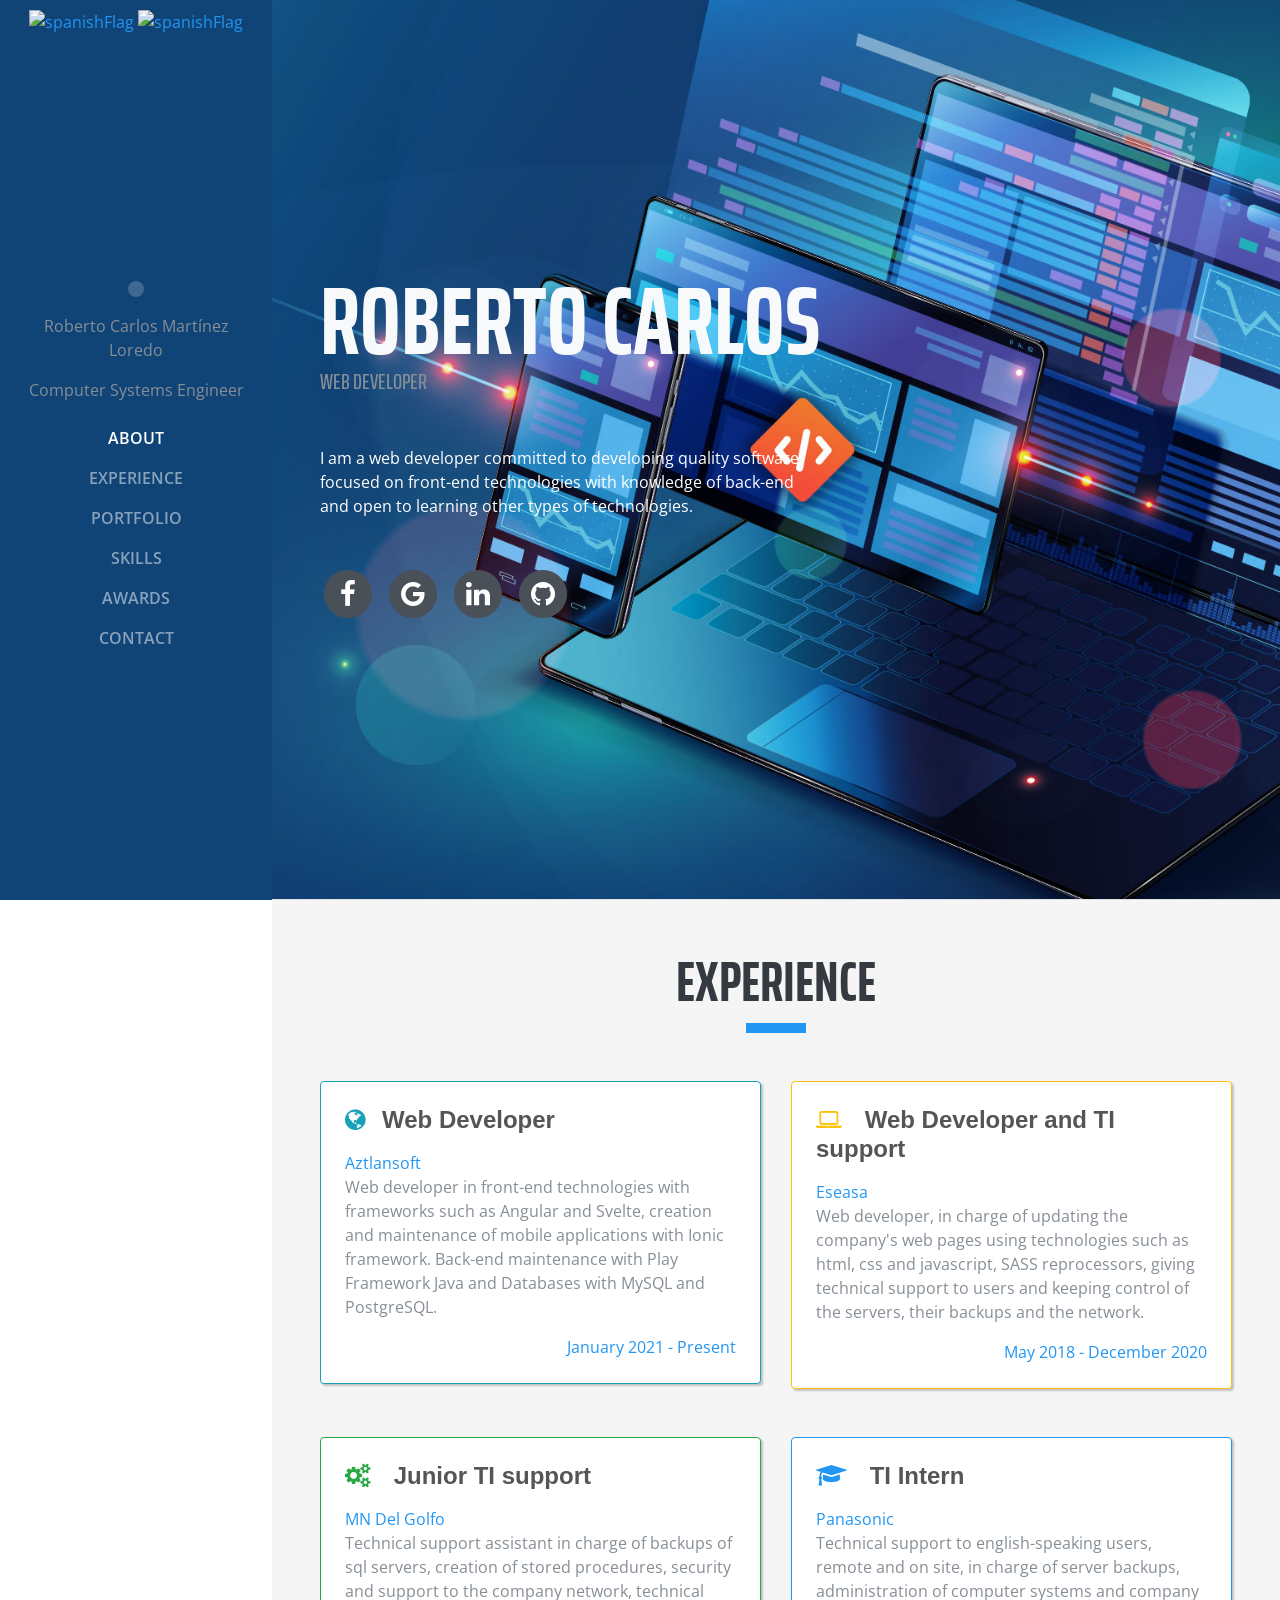
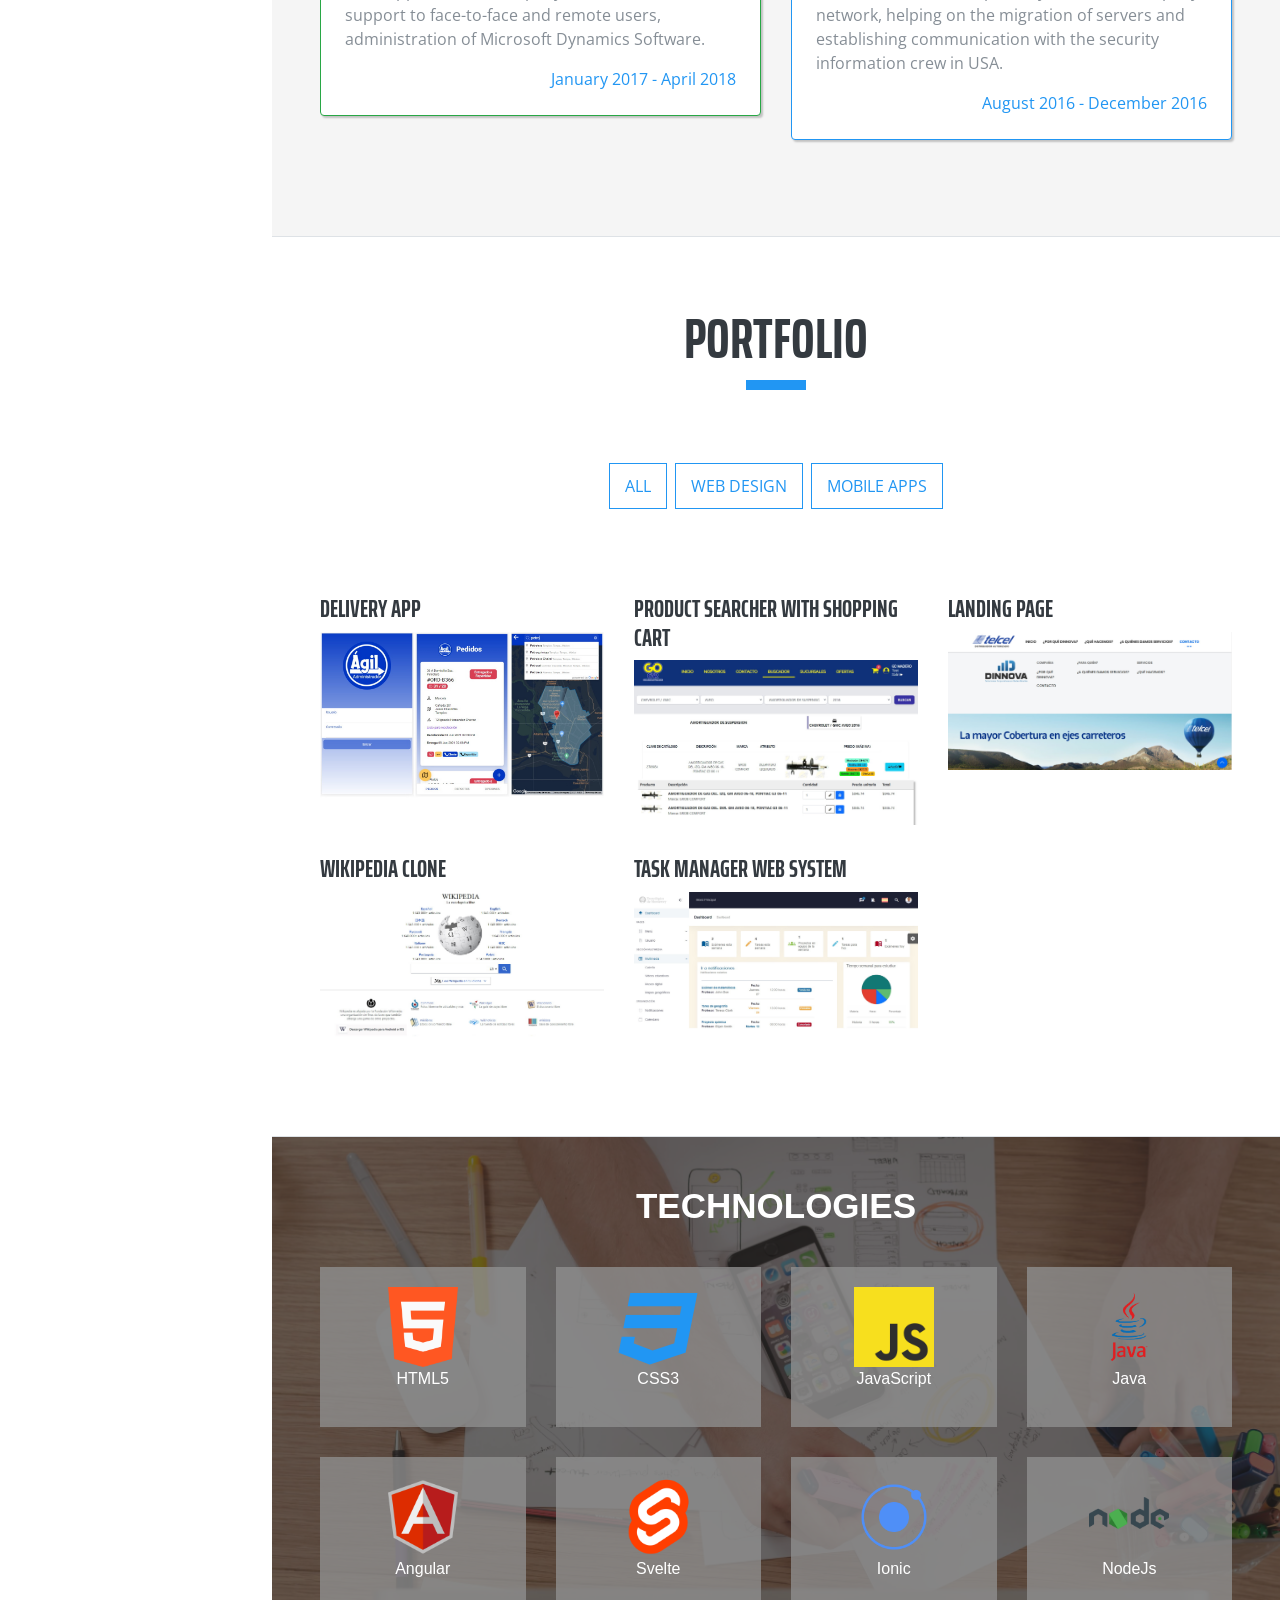
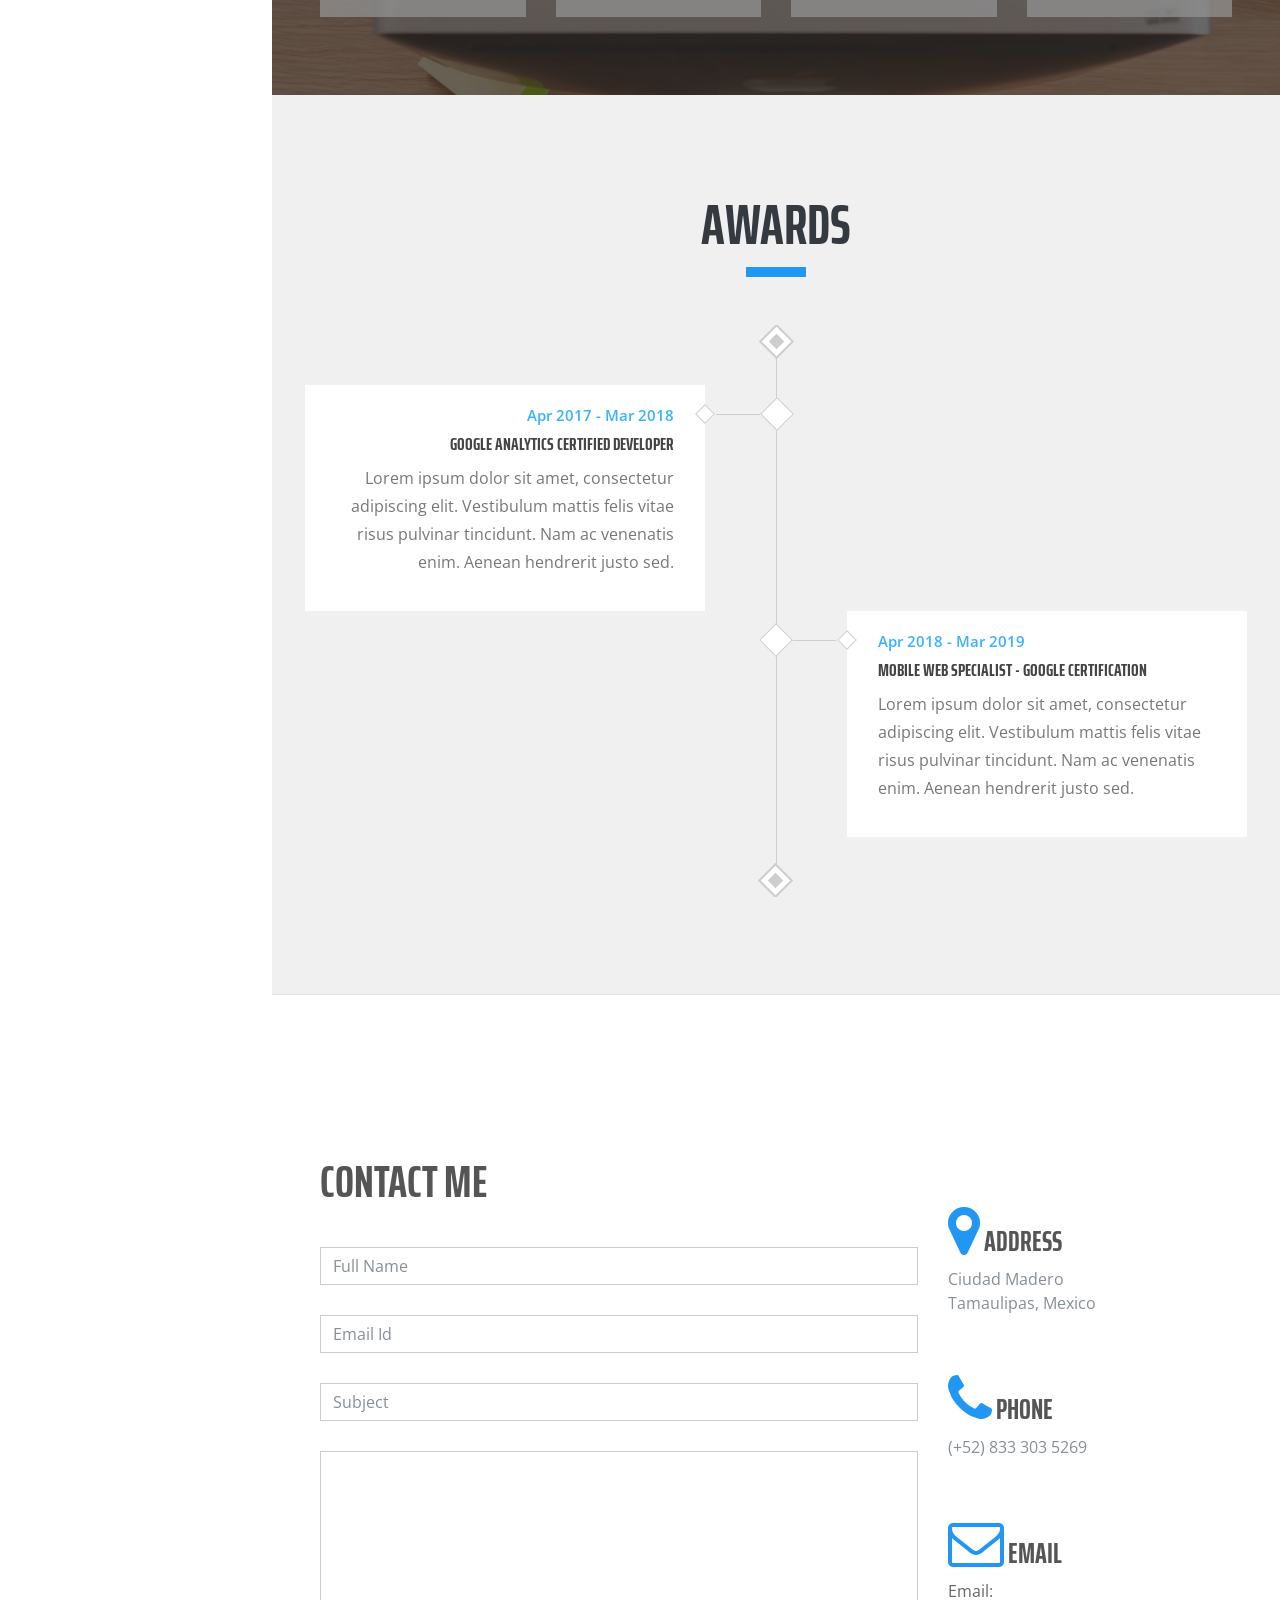
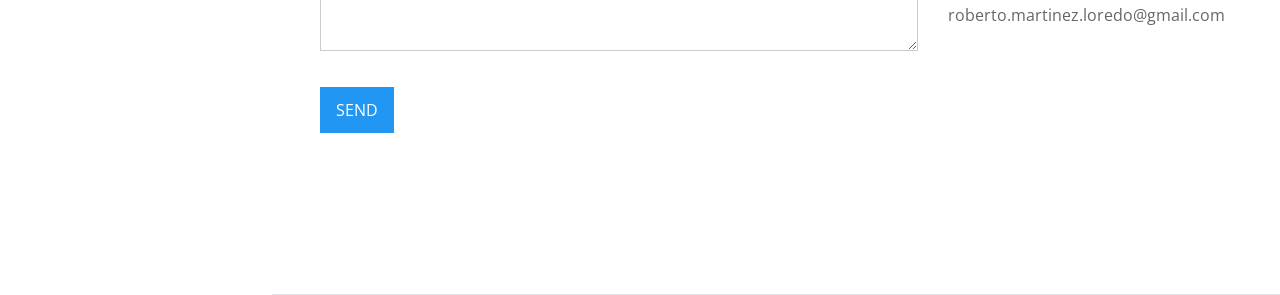
==== commit ff635019: "contact" ====
--- a/roberto-carlos/index.html
+++ b/roberto-carlos/index.html
@@ -92,7 +92,7 @@
           technologies.</p>
         <ul class="list-inline list-social-icons mb-0">
           <li class="list-inline-item">
-            <a href="#">
+            <a href="https://www.facebook.com/robertocarlos.martinezloredo" target="_blank">
               <span class="fa-stack fa-lg">
                 <i class="fa fa-circle fa-stack-2x"></i>
                 <i class="fa fa-facebook fa-stack-1x fa-inverse"></i>
@@ -100,15 +100,15 @@
             </a>
           </li>
           <li class="list-inline-item">
-            <a href="#">
+            <a href="https://mail.google.com/mail/u/0/?fs=1&to=roberto.martinez.loredo@gmail.com&su=Asunto&body=Mensaje&tf=cm" target="_blank">
               <span class="fa-stack fa-lg">
                 <i class="fa fa-circle fa-stack-2x"></i>
-                <i class="fa fa-twitter fa-stack-1x fa-inverse"></i>
+                <i class="fa fa-google fa-stack-1x fa-inverse"></i>
               </span>
             </a>
           </li>
           <li class="list-inline-item">
-            <a href="#">
+            <a href="https://www.linkedin.com/in/roberto-carlos-martinez-loredo-5a39b3127/" target="_blank">
               <span class="fa-stack fa-lg">
                 <i class="fa fa-circle fa-stack-2x"></i>
                 <i class="fa fa-linkedin fa-stack-1x fa-inverse"></i>
@@ -116,7 +116,7 @@
             </a>
           </li>
           <li class="list-inline-item">
-            <a href="#">
+            <a href="https://github.com/rocamalo" target="_blank">
               <span class="fa-stack fa-lg">
                 <i class="fa fa-circle fa-stack-2x"></i>
                 <i class="fa fa-github fa-stack-1x fa-inverse"></i>
@@ -430,50 +430,52 @@
       <div class="row my-auto" id="contact">
         <div class="col-md-8">
           <div class="contact-cont">
-            <h3>CONTACT Us</h3>
+            <h3>CONTACT ME</h3>
             <div class="heading-border-light"></div>
-            <p>It is a long established fact that a reader will be distracted by the readable content of a page when
+            <!-- <p>It is a long established fact that a reader will be distracted by the readable content of a page when
               looking at its layout. The point of using Lorem Ipsum is that it has a more-or-less normal distribution of
-              letters, as opposed to using Content here.</p>
-          </div>
+              letters, as opposed to using Content here.</p> -->
+          </div>
+          <form method="POST" data-netlify="true">
           <div class="row con-form">
-            <div class="col-md-12">
-              <input type="text" name="full-name" placeholder="Full Name" class="form-control">
-            </div>
-            <div class="col-md-12">
-              <input type="text" name="email" placeholder="Email Id" class="form-control">
-            </div>
-            <div class="col-md-12">
-              <input type="text" name="subject" placeholder="Subject" class="form-control">
-            </div>
-            <div class="col-md-12"><textarea name="" id=""></textarea></div>
-            <div class="col-md-12 sub-but"><button class="btn btn-general btn-white" role="button">Send</button></div>
-          </div>
+              <div class="col-md-12">
+                <input type="text" name="full-name" placeholder="Full Name" class="form-control">
+              </div>
+              <div class="col-md-12">
+                <input type="text" name="email" placeholder="Email Id" class="form-control">
+              </div>
+              <div class="col-md-12">
+                <input type="text" name="subject" placeholder="Subject" class="form-control">
+              </div>
+              <div class="col-md-12"><textarea name="message" id=""></textarea></div>
+              <div class="col-md-12 sub-but"><button class="btn btn-general btn-white" role="button" type="submit">Send</button></div> 
+          </div>
+        </form>
         </div>
         <div class="col-md-4 col-sm-12 mt-5">
           <div class="contact-cont2">
             <div class="contact-add contact-box-desc">
               <h3><i class="fa fa-map-marker cl-atlantis fa-2x"></i> Address</h3>
-              <p>25, Dist town Street, Logn <br>
-                California, US <br></p>
+              <p>Ciudad Madero<br>
+                Tamaulipas, Mexico <br></p>
             </div>
             <div class="contact-phone contact-side-desc contact-box-desc">
               <h3><i class="fa fa-phone cl-atlantis fa-2x"></i> Phone</h3>
-              <p>800 123 3456 <br>900 123 3457</p>
+              <p>(+52) 833 303 5269</p>
             </div>
             <div class="contact-mail contact-side-desc contact-box-desc">
               <h3><i class="fa fa-envelope-o cl-atlantis fa-2x"></i> Email</h3>
               <address class="address-details-f">
-                Fax: 800 123 3456 <br>
-                Email: <a href="mailto:info@themsbit.com" class="">info@themsbit.com</a>
+               
+                Email: <a href="mailto:roberto.martinez.loredo@gmail.com" class="">roberto.martinez.loredo@gmail.com</a>
               </address>
               <ul class="list-inline social-icon-f top-data">
-                <li><a href="#" target="_empty"><i class="fa top-social fa-facebook"
+                <!-- <li><a href="#" target="_empty"><i class="fa top-social fa-facebook"
                       style="color: #4267b2; border-color:#4267b2;"></i></a></li>
                 <li><a href="#" target="_empty"><i class="fa top-social fa-twitter"
                       style="color: #4AB3F4; border-color:#4AB3F4;"></i></a></li>
                 <li><a href="#" target="_empty"><i class="fa top-social fa-google-plus"
-                      style="color: #e24343; border-color:#e24343;"></i></a></li>
+                      style="color: #e24343; border-color:#e24343;"></i></a></li> -->
               </ul>
             </div>
           </div>
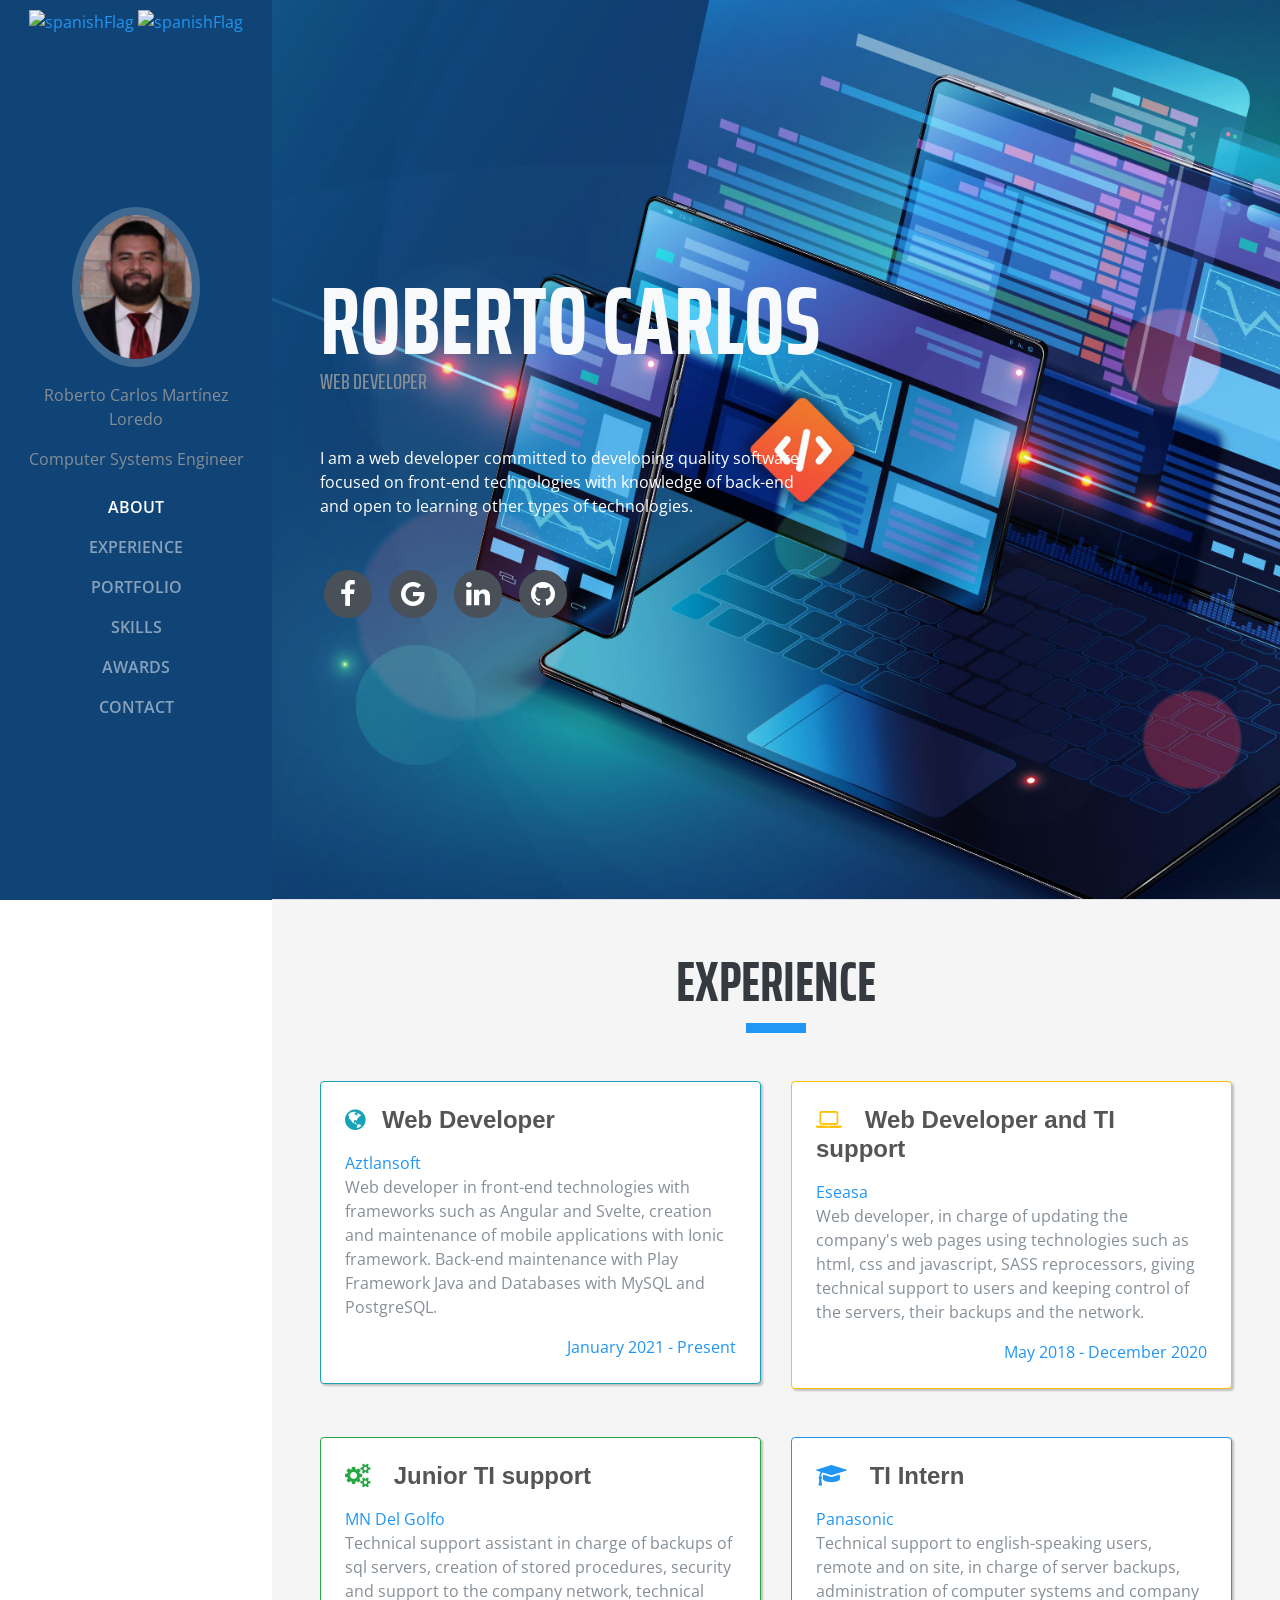
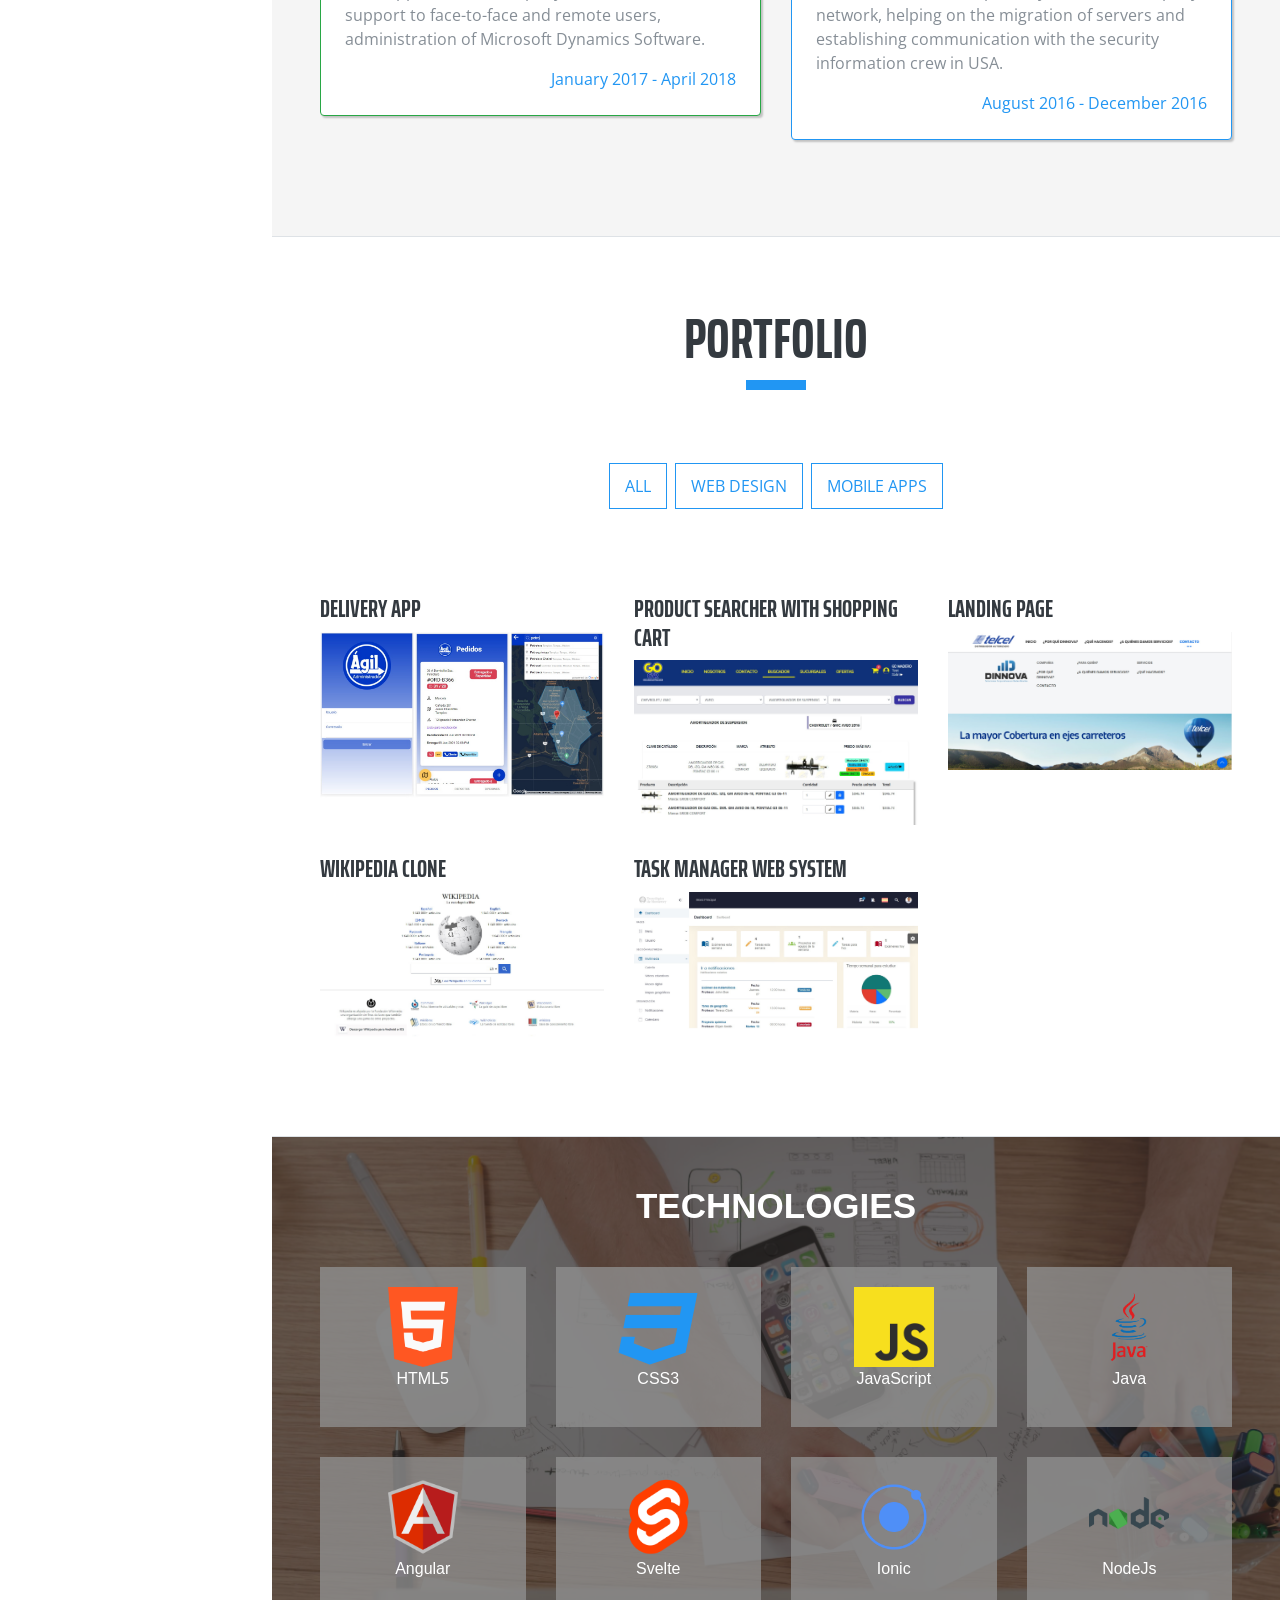
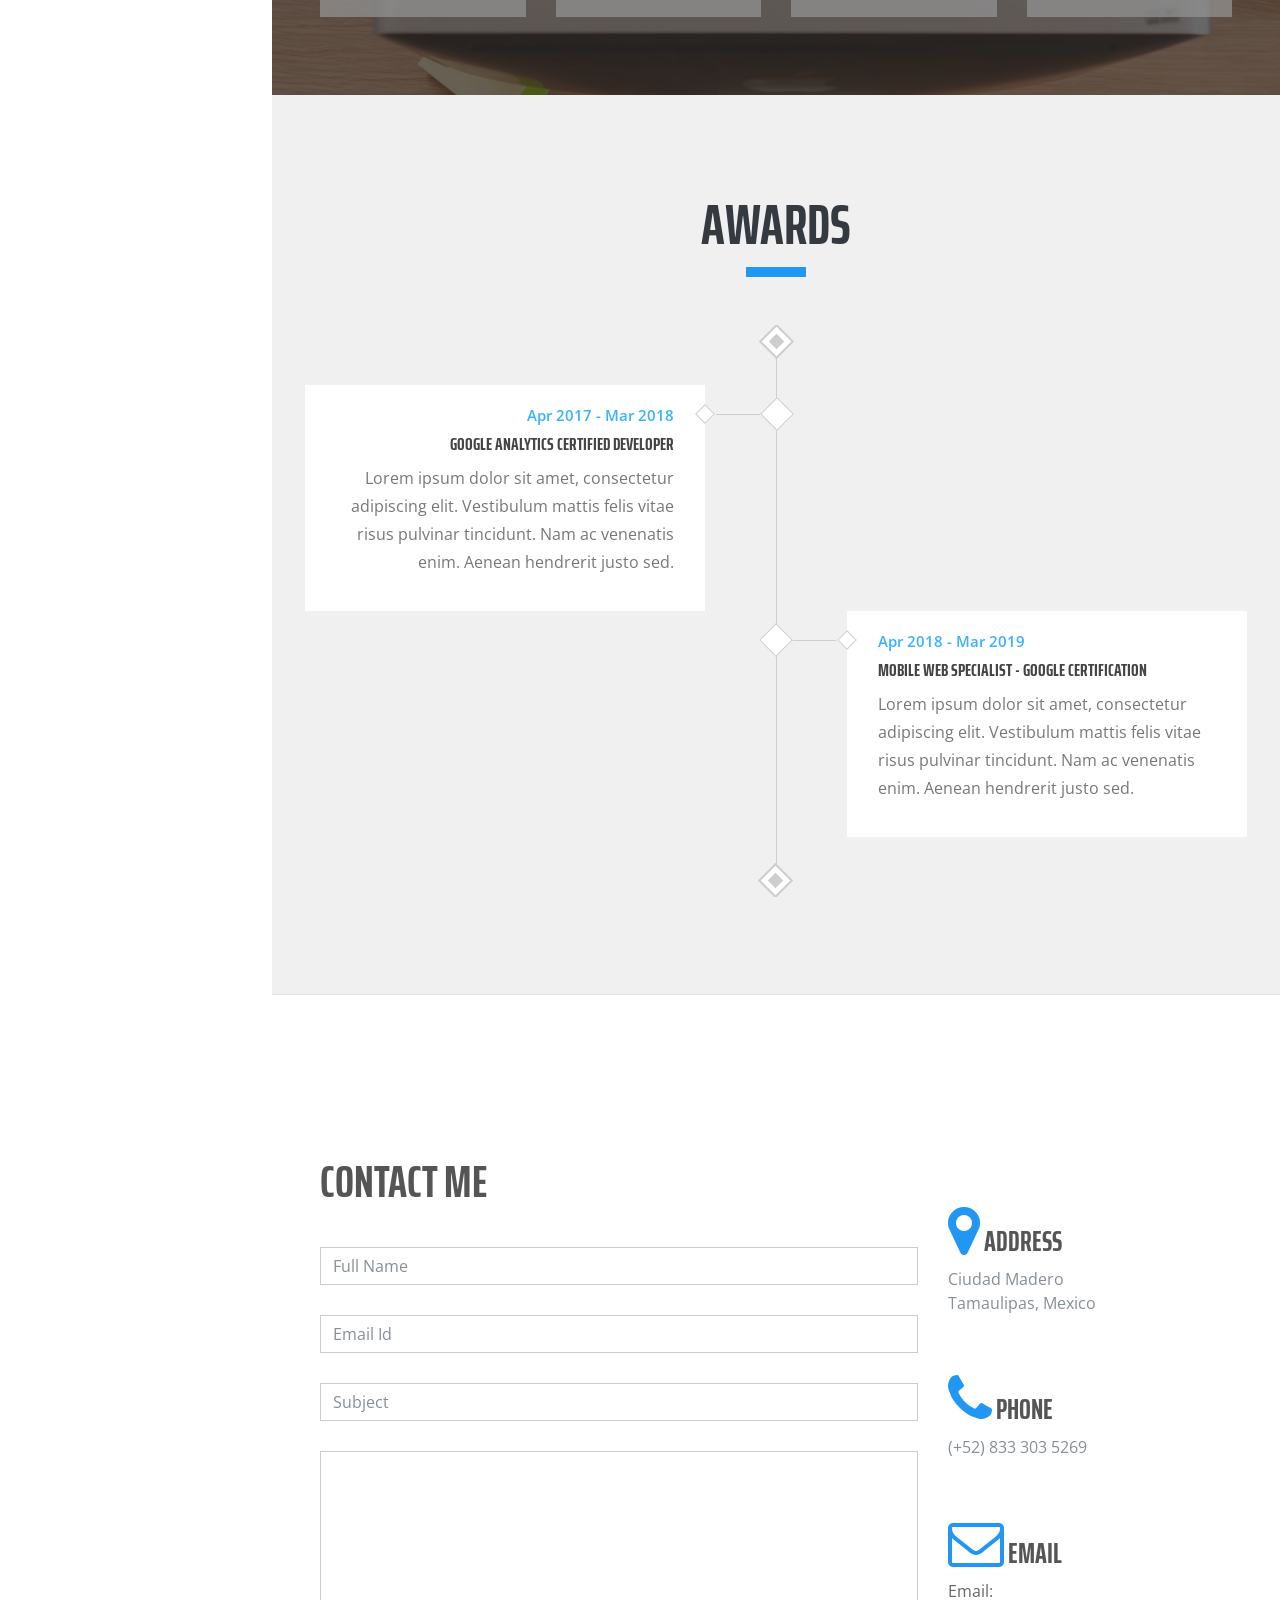
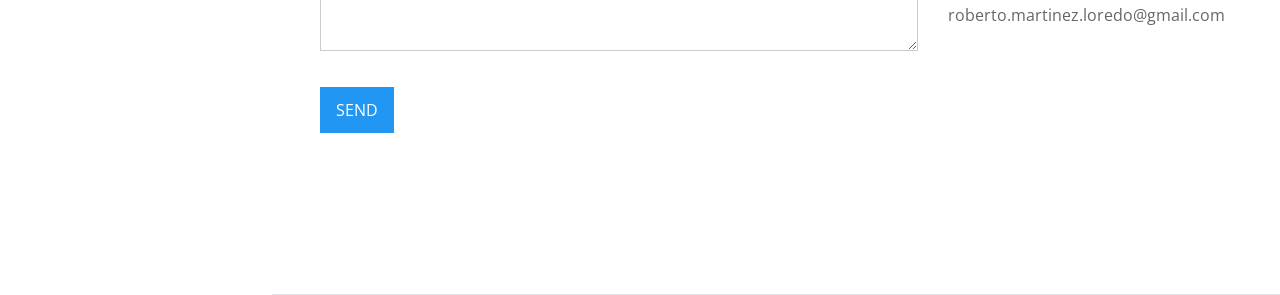
==== commit c3aec901: "Profile picture updated" ====
--- a/roberto-carlos/index.html
+++ b/roberto-carlos/index.html
@@ -40,7 +40,7 @@
     <a class="navbar-brand js-scroll-trigger" href="#page-top">
       <span class="d-block d-lg-none  mx-0 px-0"><img src="img/logo-white.png" alt="" class="img-fluid"></span>
       <span class="d-none d-lg-block">
-        <img class="img-fluid img-profile rounded-circle mx-auto mb-2" src="img/portfolio-image.png" alt="">
+        <img class="img-fluid img-profile rounded-circle mx-auto mb-2" src="img/profile-image.png" alt="">
       </span>
     </a>
     <p class="no-visible">Roberto Carlos Martínez Loredo </p>
@@ -436,7 +436,7 @@
               looking at its layout. The point of using Lorem Ipsum is that it has a more-or-less normal distribution of
               letters, as opposed to using Content here.</p> -->
           </div>
-          <form method="POST" data-netlify="true">
+          <form method="POST" data-netlify="true" data-netlify-recaptcha="true">
           <div class="row con-form">
               <div class="col-md-12">
                 <input type="text" name="full-name" placeholder="Full Name" class="form-control">
@@ -448,6 +448,7 @@
                 <input type="text" name="subject" placeholder="Subject" class="form-control">
               </div>
               <div class="col-md-12"><textarea name="message" id=""></textarea></div>
+              <div data-netlify-recaptcha="true"></div>
               <div class="col-md-12 sub-but"><button class="btn btn-general btn-white" role="button" type="submit">Send</button></div> 
           </div>
         </form>
